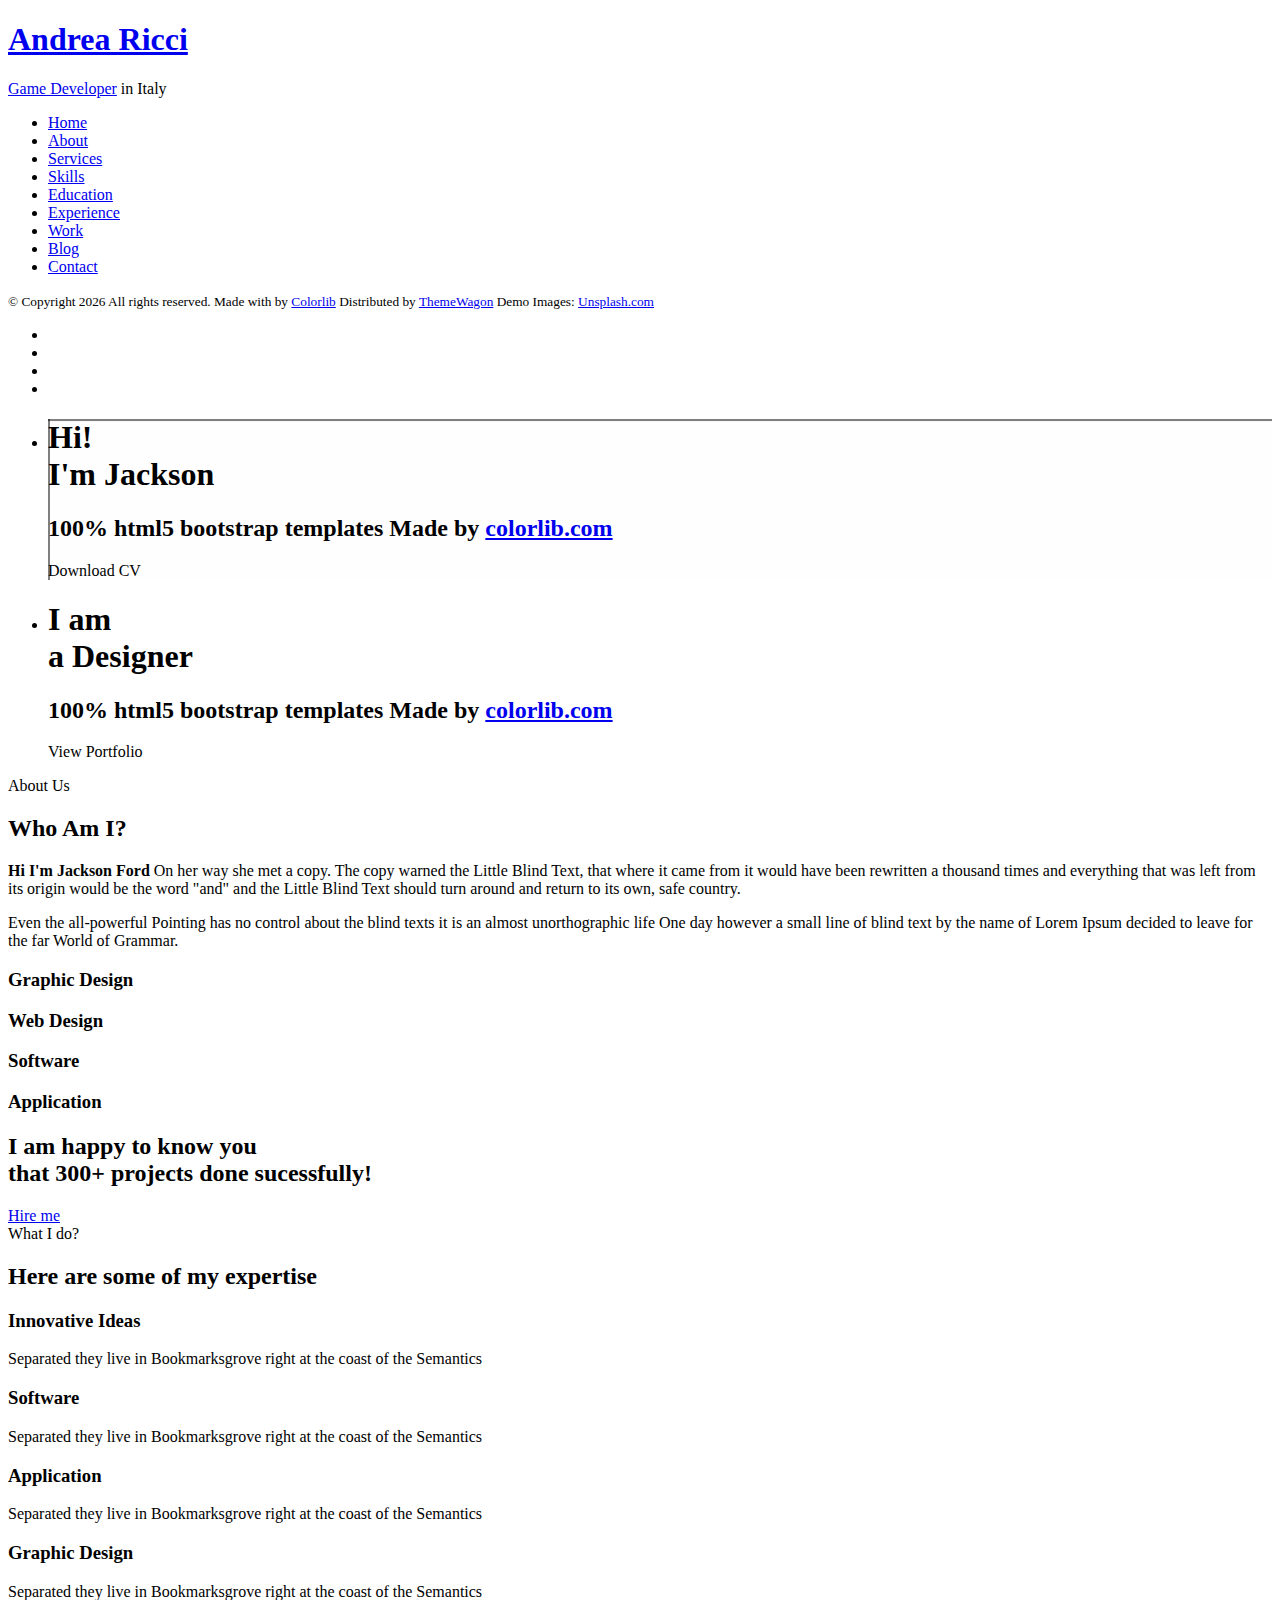
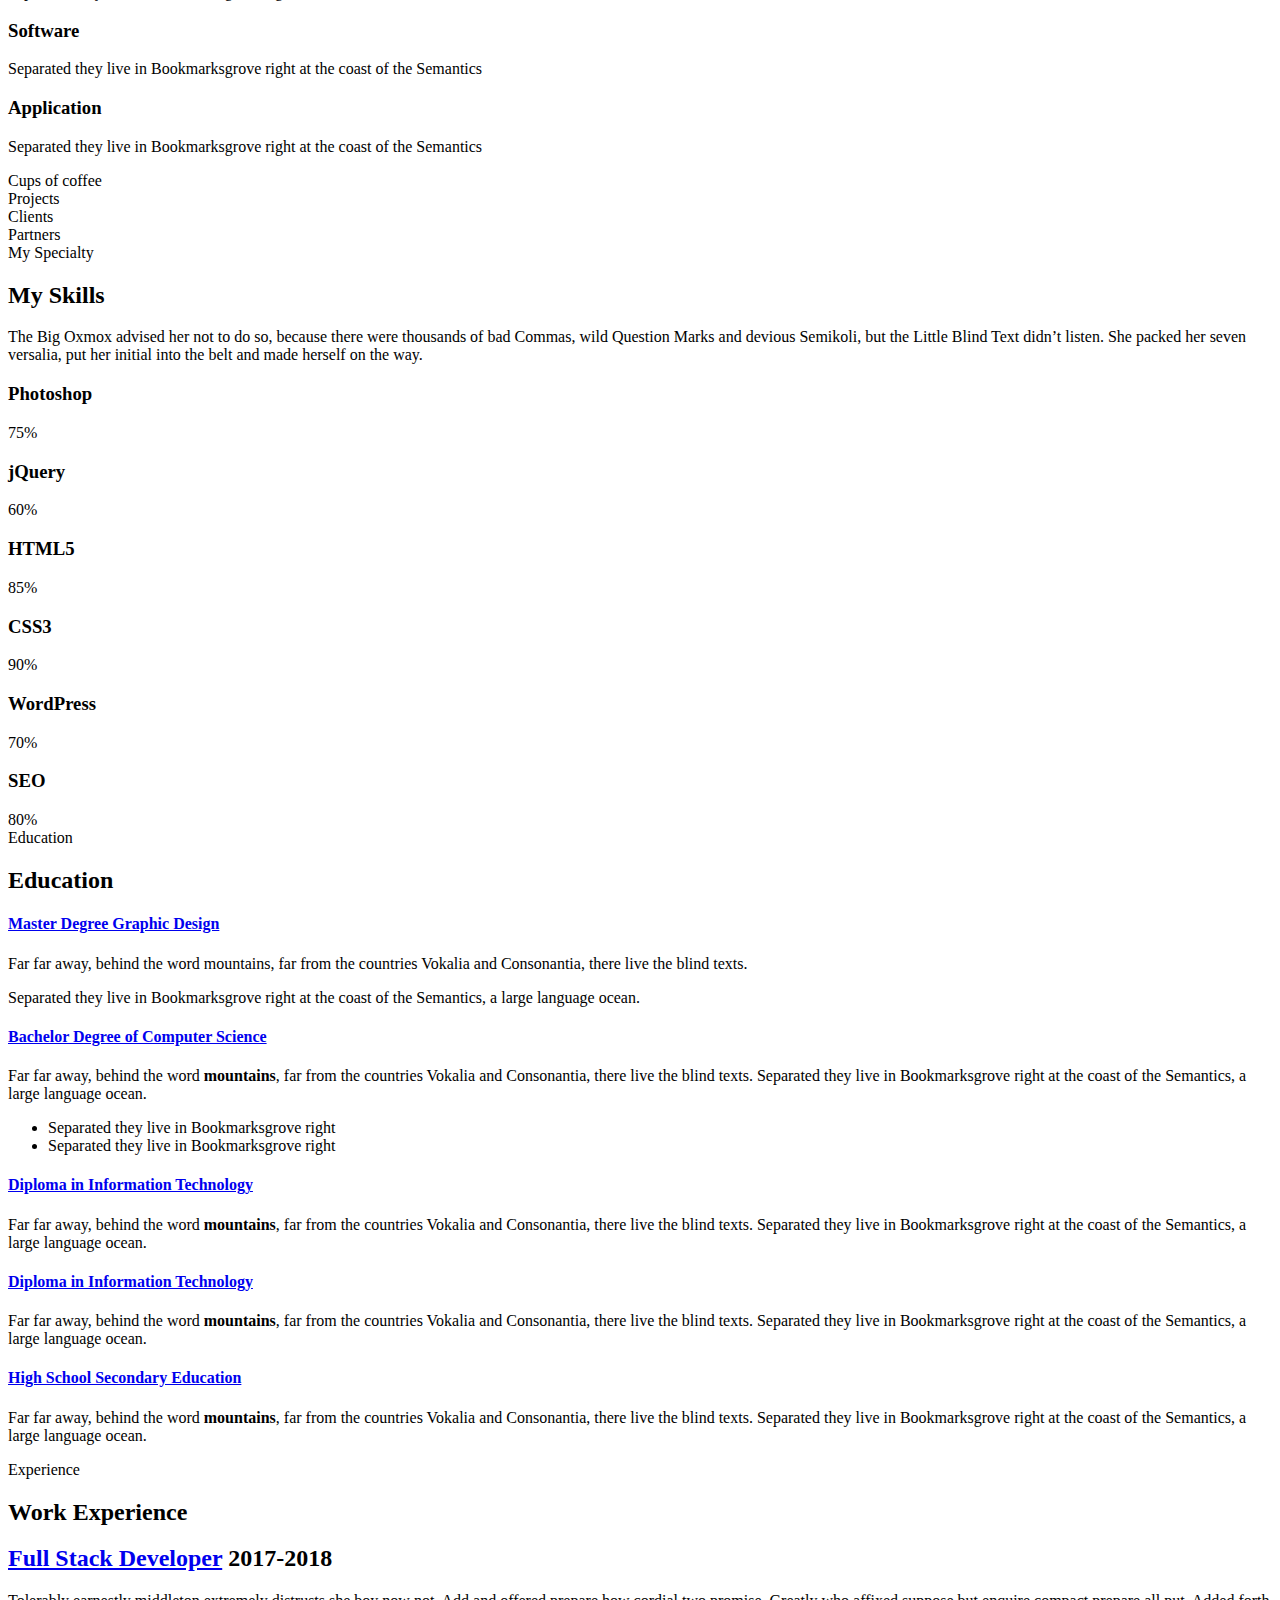
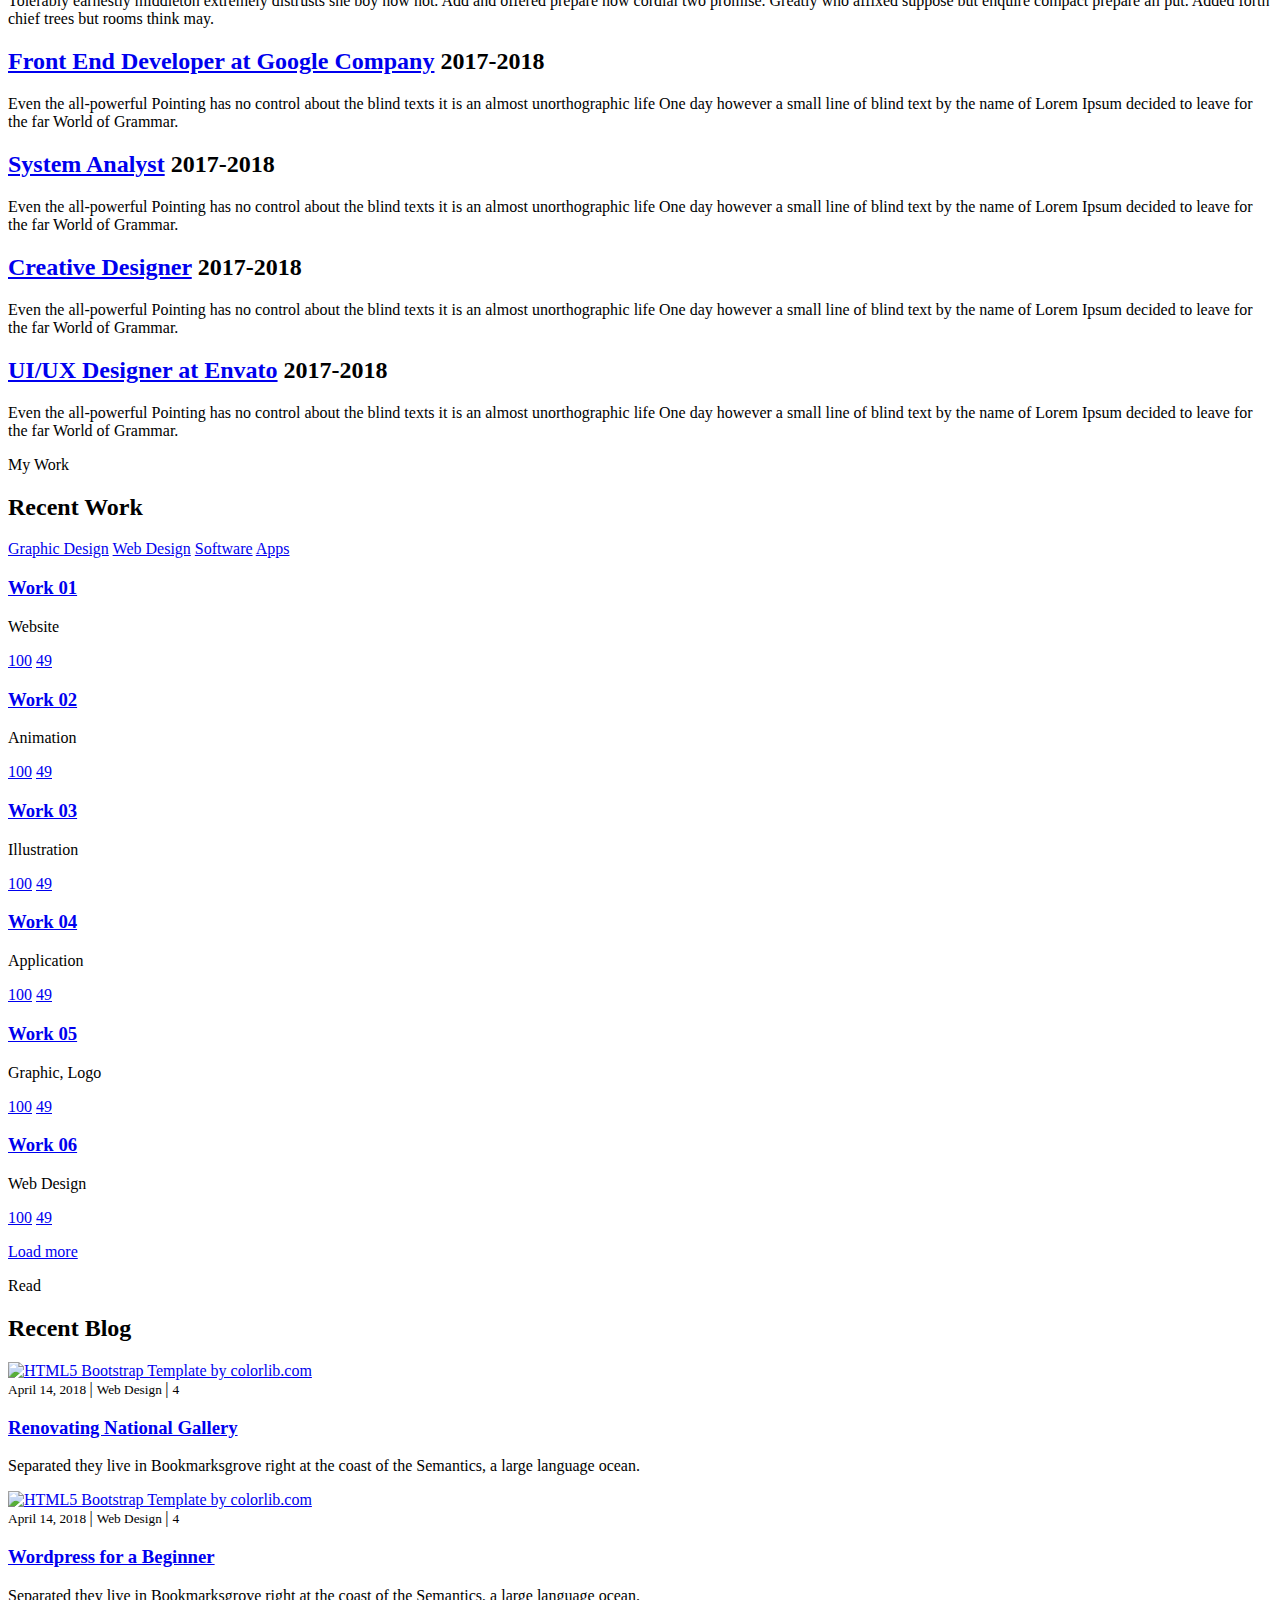
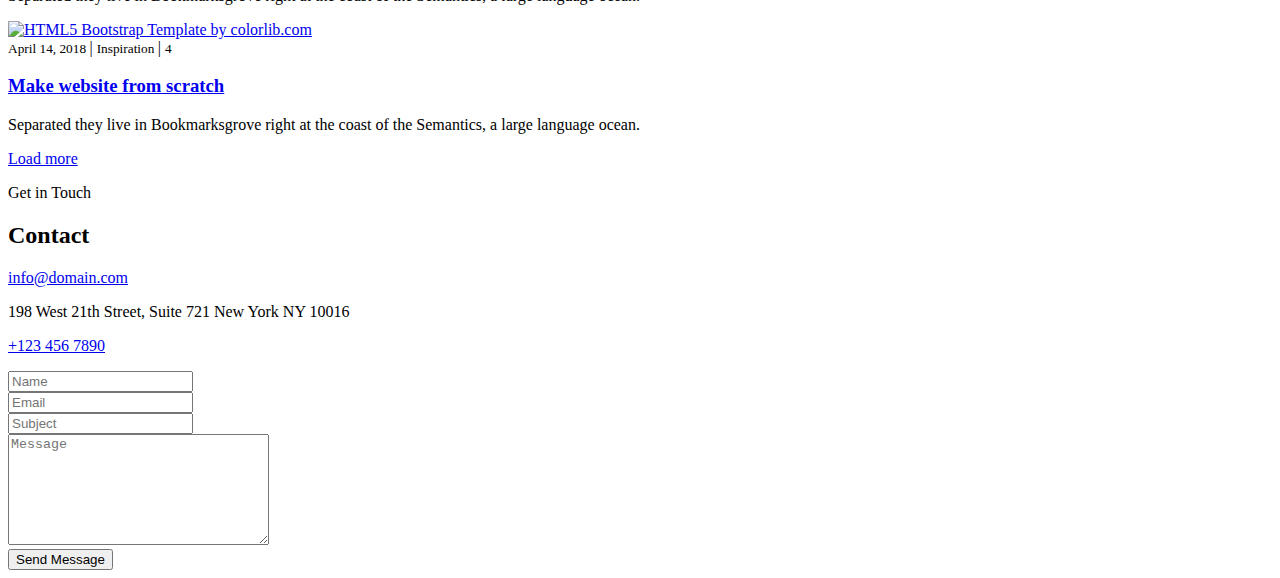
==== index.html @ c4dc09d4 "Change background image to white" ====
<!DOCTYPE HTML>
<html>
	<head>
	<meta charset="utf-8">
	<meta http-equiv="X-UA-Compatible" content="IE=edge">
	<title>Andrea Ricci's portfolio</title>
	<meta name="viewport" content="width=device-width, initial-scale=1">
	<meta name="description" content="" />
	<meta name="keywords" content="" />
	<meta name="author" content="" />

  <!-- Facebook and Twitter integration -->
	<meta property="og:title" content=""/>
	<meta property="og:image" content=""/>
	<meta property="og:url" content=""/>
	<meta property="og:site_name" content=""/>
	<meta property="og:description" content=""/>
	<meta name="twitter:title" content="" />
	<meta name="twitter:image" content="" />
	<meta name="twitter:url" content="" />
	<meta name="twitter:card" content="" />

	<!-- Place favicon.ico and apple-touch-icon.png in the root directory -->
	<link rel="shortcut icon" href="favicon.ico">

	<link href="https://fonts.googleapis.com/css?family=Quicksand:300,400,500,700" rel="stylesheet">
	<link href="https://fonts.googleapis.com/css?family=Playfair+Display:400,400i,700" rel="stylesheet">
	
	<!-- Animate.css -->
	<link rel="stylesheet" href="css/animate.css">
	<!-- Icomoon Icon Fonts-->
	<link rel="stylesheet" href="css/icomoon.css">
	<!-- Bootstrap  -->
	<link rel="stylesheet" href="css/bootstrap.css">
	<!-- Flexslider  -->
	<link rel="stylesheet" href="css/flexslider.css">
	<!-- Flaticons  -->
	<link rel="stylesheet" href="fonts/flaticon/font/flaticon.css">
	<!-- Owl Carousel -->
	<link rel="stylesheet" href="css/owl.carousel.min.css">
	<link rel="stylesheet" href="css/owl.theme.default.min.css">
	<!-- Theme style  -->
	<link rel="stylesheet" href="css/style.css">

	<!-- Modernizr JS -->
	<script src="js/modernizr-2.6.2.min.js"></script>
	<!-- FOR IE9 below -->
	<!--[if lt IE 9]>
	<script src="js/respond.min.js"></script>
	<![endif]-->

	</head>
	<body>
	<div id="colorlib-page">
		<div class="container-wrap">
		<a href="#" class="js-colorlib-nav-toggle colorlib-nav-toggle" data-toggle="collapse" data-target="#navbar" aria-expanded="false" aria-controls="navbar"><i></i></a>
		<aside id="colorlib-aside" role="complementary" class="border js-fullheight">
			<div class="text-center">
				<div class="author-img" style="background-image: url(images/about.jpg);"></div>
				<h1 id="colorlib-logo"><a href="index.html">Andrea Ricci</a></h1>
				<span class="position"><a href="#">Game Developer</a> in Italy</span>
			</div>
			<nav id="colorlib-main-menu" role="navigation" class="navbar">
				<div id="navbar" class="collapse">
					<ul>
						<li class="active"><a href="#" data-nav-section="home">Home</a></li>
						<li><a href="#" data-nav-section="about">About</a></li>
						<li><a href="#" data-nav-section="services">Services</a></li>
						<li><a href="#" data-nav-section="skills">Skills</a></li>
						<li><a href="#" data-nav-section="education">Education</a></li>
						<li><a href="#" data-nav-section="experience">Experience</a></li>
						<li><a href="#" data-nav-section="work">Work</a></li>
						<li><a href="#" data-nav-section="blog">Blog</a></li>
						<li><a href="#" data-nav-section="contact">Contact</a></li>
					</ul>
				</div>
			</nav>

			<div class="colorlib-footer">
				<p><small>&copy; <!-- Link back to Colorlib can't be removed. Template is licensed under CC BY 3.0. -->
Copyright <script>document.write(new Date().getFullYear());</script> All rights reserved. Made with <i class="icon-heart" aria-hidden="true"></i> by <a href="https://colorlib.com" target="_blank">Colorlib</a>
<!-- Link back to Colorlib can't be removed. Template is licensed under CC BY 3.0. --> </span> <span>Distributed by <a href="https://themewagon.com" target="_blank">ThemeWagon</a></span> <span>Demo Images: <a href="https://unsplash.com/" target="_blank">Unsplash.com</a></span></small></p>
				<ul>
					<li><a href="#"><i class="icon-facebook2"></i></a></li>
					<li><a href="#"><i class="icon-twitter2"></i></a></li>
					<li><a href="#"><i class="icon-instagram"></i></a></li>
					<li><a href="#"><i class="icon-linkedin2"></i></a></li>
				</ul>
			</div>

		</aside>

		<div id="colorlib-main">
			<section id="colorlib-hero" class="js-fullheight" data-section="home">
				<div class="flexslider js-fullheight">
					<ul class="slides">
				   	<li style="background-image: url(images/white.png);">
				   		<div class="overlay"></div>
				   		<div class="container-fluid">
				   			<div class="row">
					   			<div class="col-md-6 col-md-offset-3 col-md-pull-3 col-sm-12 col-xs-12 js-fullheight slider-text">
					   				<div class="slider-text-inner js-fullheight">
					   					<div class="desc">
						   					<h1>Hi! <br>I'm Jackson</h1>
						   					<h2>100% html5 bootstrap templates Made by <a href="https://colorlib.com/" target="_blank">colorlib.com</a></h2>
												<p><a class="btn btn-primary btn-learn">Download CV <i class="icon-download4"></i></a></p>
											</div>
					   				</div>
					   			</div>
					   		</div>
				   		</div>
				   	</li>
				   	<li style="background-image: url(images/img_bg_2.jpg);">
				   		<div class="overlay"></div>
				   		<div class="container-fluid">
				   			<div class="row">
					   			<div class="col-md-6 col-md-offset-3 col-md-pull-3 col-sm-12 col-xs-12 js-fullheight slider-text">
					   				<div class="slider-text-inner">
					   					<div class="desc">
						   					<h1>I am <br>a Designer</h1>
												<h2>100% html5 bootstrap templates Made by <a href="https://colorlib.com/" target="_blank">colorlib.com</a></h2>
												<p><a class="btn btn-primary btn-learn">View Portfolio <i class="icon-briefcase3"></i></a></p>
											</div>
					   				</div>
					   			</div>
					   		</div>
				   		</div>
				   	</li>
				  	</ul>
			  	</div>
			</section>

			<section class="colorlib-about" data-section="about">
				<div class="colorlib-narrow-content">
					<div class="row">
						<div class="col-md-12">
							<div class="row row-bottom-padded-sm animate-box" data-animate-effect="fadeInLeft">
								<div class="col-md-12">
									<div class="about-desc">
										<span class="heading-meta">About Us</span>
										<h2 class="colorlib-heading">Who Am I?</h2>
										<p><strong>Hi I'm Jackson Ford</strong> On her way she met a copy. The copy warned the Little Blind Text, that where it came from it would have been rewritten a thousand times and everything that was left from its origin would be the word "and" and the Little Blind Text should turn around and return to its own, safe country.</p>
										<p>Even the all-powerful Pointing has no control about the blind texts it is an almost unorthographic life One day however a small line of blind text by the name of Lorem Ipsum decided to leave for the far World of Grammar.</p>
									</div>
								</div>
							</div>
							<div class="row">
								<div class="col-md-3 animate-box" data-animate-effect="fadeInLeft">
									<div class="services color-1">
										<span class="icon2"><i class="icon-bulb"></i></span>
										<h3>Graphic Design</h3>
									</div>
								</div>
								<div class="col-md-3 animate-box" data-animate-effect="fadeInRight">
									<div class="services color-2">
										<span class="icon2"><i class="icon-globe-outline"></i></span>
										<h3>Web Design</h3>
									</div>
								</div>
								<div class="col-md-3 animate-box" data-animate-effect="fadeInTop">
									<div class="services color-3">
										<span class="icon2"><i class="icon-data"></i></span>
										<h3>Software</h3>
									</div>
								</div>
								<div class="col-md-3 animate-box" data-animate-effect="fadeInBottom">
									<div class="services color-4">
										<span class="icon2"><i class="icon-phone3"></i></span>
										<h3>Application</h3>
									</div>
								</div>
							</div>
							<div class="row">
								<div class="col-md-12 animate-box" data-animate-effect="fadeInLeft">
									<div class="hire">
										<h2>I am happy to know you <br>that 300+ projects done sucessfully!</h2>
										<a href="#" class="btn-hire">Hire me</a>
									</div>
								</div>
							</div>
						</div>
					</div>
				</div>
			</section>


			
			<section class="colorlib-services" data-section="services">
				<div class="colorlib-narrow-content">
					<div class="row">
						<div class="col-md-6 col-md-offset-3 col-md-pull-3 animate-box" data-animate-effect="fadeInLeft">
							<span class="heading-meta">What I do?</span>
							<h2 class="colorlib-heading">Here are some of my expertise</h2>
						</div>
					</div>
					<div class="row row-pt-md">
						<div class="col-md-4 text-center animate-box">
							<div class="services color-1">
								<span class="icon">
									<i class="icon-bulb"></i>
								</span>
								<div class="desc">
									<h3>Innovative Ideas</h3>
									<p>Separated they live in Bookmarksgrove right at the coast of the Semantics</p>
								</div>
							</div>
						</div>
						<div class="col-md-4 text-center animate-box">
							<div class="services color-2">
								<span class="icon">
									<i class="icon-data"></i>
								</span>
								<div class="desc">
									<h3>Software</h3>
									<p>Separated they live in Bookmarksgrove right at the coast of the Semantics</p>
								</div>
							</div>
						</div>
						<div class="col-md-4 text-center animate-box">
							<div class="services color-3">
								<span class="icon">
									<i class="icon-phone3"></i>
								</span>
								<div class="desc">
									<h3>Application</h3>
									<p>Separated they live in Bookmarksgrove right at the coast of the Semantics</p>
								</div>
							</div>
						</div>
						<div class="col-md-4 text-center animate-box">
							<div class="services color-4">
								<span class="icon">
									<i class="icon-layers2"></i>
								</span>
								<div class="desc">
									<h3>Graphic Design</h3>
									<p>Separated they live in Bookmarksgrove right at the coast of the Semantics</p>
								</div>
							</div>
						</div>
						<div class="col-md-4 text-center animate-box">
							<div class="services color-5">
								<span class="icon">
									<i class="icon-data"></i>
								</span>
								<div class="desc">
									<h3>Software</h3>
									<p>Separated they live in Bookmarksgrove right at the coast of the Semantics</p>
								</div>
							</div>
						</div>
						<div class="col-md-4 text-center animate-box">
							<div class="services color-6">
								<span class="icon">
									<i class="icon-phone3"></i>
								</span>
								<div class="desc">
									<h3>Application</h3>
									<p>Separated they live in Bookmarksgrove right at the coast of the Semantics</p>
								</div>
							</div>
						</div>
					</div>
				</div>
			</section>
			
			<div id="colorlib-counter" class="colorlib-counters" style="background-image: url(images/cover_bg_1.jpg);" data-stellar-background-ratio="0.5">
				<div class="overlay"></div>
				<div class="colorlib-narrow-content">
					<div class="row">
					</div>
					<div class="row">
						<div class="col-md-3 text-center animate-box">
							<span class="colorlib-counter js-counter" data-from="0" data-to="309" data-speed="5000" data-refresh-interval="50"></span>
							<span class="colorlib-counter-label">Cups of coffee</span>
						</div>
						<div class="col-md-3 text-center animate-box">
							<span class="colorlib-counter js-counter" data-from="0" data-to="356" data-speed="5000" data-refresh-interval="50"></span>
							<span class="colorlib-counter-label">Projects</span>
						</div>
						<div class="col-md-3 text-center animate-box">
							<span class="colorlib-counter js-counter" data-from="0" data-to="30" data-speed="5000" data-refresh-interval="50"></span>
							<span class="colorlib-counter-label">Clients</span>
						</div>
						<div class="col-md-3 text-center animate-box">
							<span class="colorlib-counter js-counter" data-from="0" data-to="10" data-speed="5000" data-refresh-interval="50"></span>
							<span class="colorlib-counter-label">Partners</span>
						</div>
					</div>
				</div>
			</div>

			<section class="colorlib-skills" data-section="skills">
				<div class="colorlib-narrow-content">
					<div class="row">
						<div class="col-md-6 col-md-offset-3 col-md-pull-3 animate-box" data-animate-effect="fadeInLeft">
							<span class="heading-meta">My Specialty</span>
							<h2 class="colorlib-heading animate-box">My Skills</h2>
						</div>
					</div>
					<div class="row">
						<div class="col-md-12 animate-box" data-animate-effect="fadeInLeft">
							<p>The Big Oxmox advised her not to do so, because there were thousands of bad Commas, wild Question Marks and devious Semikoli, but the Little Blind Text didn’t listen. She packed her seven versalia, put her initial into the belt and made herself on the way.</p>
						</div>
						<div class="col-md-6 animate-box" data-animate-effect="fadeInLeft">
							<div class="progress-wrap">
								<h3>Photoshop</h3>
								<div class="progress">
								 	<div class="progress-bar color-1" role="progressbar" aria-valuenow="75"
								  	aria-valuemin="0" aria-valuemax="100" style="width:75%">
								    <span>75%</span>
								  	</div>
								</div>
							</div>
						</div>
						<div class="col-md-6 animate-box" data-animate-effect="fadeInRight">
							<div class="progress-wrap">
								<h3>jQuery</h3>
								<div class="progress">
								 	<div class="progress-bar color-2" role="progressbar" aria-valuenow="60"
								  	aria-valuemin="0" aria-valuemax="100" style="width:60%">
								    <span>60%</span>
								  	</div>
								</div>
							</div>
						</div>
						<div class="col-md-6 animate-box" data-animate-effect="fadeInLeft">
							<div class="progress-wrap">
								<h3>HTML5</h3>
								<div class="progress">
								 	<div class="progress-bar color-3" role="progressbar" aria-valuenow="85"
								  	aria-valuemin="0" aria-valuemax="100" style="width:85%">
								    <span>85%</span>
								  	</div>
								</div>
							</div>
						</div>
						<div class="col-md-6 animate-box" data-animate-effect="fadeInRight">
							<div class="progress-wrap">
								<h3>CSS3</h3>
								<div class="progress">
								 	<div class="progress-bar color-4" role="progressbar" aria-valuenow="90"
								  	aria-valuemin="0" aria-valuemax="100" style="width:90%">
								    <span>90%</span>
								  	</div>
								</div>
							</div>
						</div>
						<div class="col-md-6 animate-box" data-animate-effect="fadeInLeft">
							<div class="progress-wrap">
								<h3>WordPress</h3>
								<div class="progress">
								 	<div class="progress-bar color-5" role="progressbar" aria-valuenow="70"
								  	aria-valuemin="0" aria-valuemax="100" style="width:70%">
								    <span>70%</span>
								  	</div>
								</div>
							</div>
						</div>
						<div class="col-md-6 animate-box" data-animate-effect="fadeInRight">
							<div class="progress-wrap">
								<h3>SEO</h3>
								<div class="progress">
								 	<div class="progress-bar color-6" role="progressbar" aria-valuenow="80"
								  	aria-valuemin="0" aria-valuemax="100" style="width:80%">
								    <span>80%</span>
								  	</div>
								</div>
							</div>
						</div>
					</div>
				</div>
			</section>

			<section class="colorlib-education" data-section="education">
				<div class="colorlib-narrow-content">
					<div class="row">
						<div class="col-md-6 col-md-offset-3 col-md-pull-3 animate-box" data-animate-effect="fadeInLeft">
							<span class="heading-meta">Education</span>
							<h2 class="colorlib-heading animate-box">Education</h2>
						</div>
					</div>
					<div class="row">
						<div class="col-md-12 animate-box" data-animate-effect="fadeInLeft">
							<div class="fancy-collapse-panel">
								<div class="panel-group" id="accordion" role="tablist" aria-multiselectable="true">
									<div class="panel panel-default">
									    <div class="panel-heading" role="tab" id="headingOne">
									        <h4 class="panel-title">
									            <a data-toggle="collapse" data-parent="#accordion" href="#collapseOne" aria-expanded="true" aria-controls="collapseOne">Master Degree Graphic Design
									            </a>
									        </h4>
									    </div>
									    <div id="collapseOne" class="panel-collapse collapse in" role="tabpanel" aria-labelledby="headingOne">
									         <div class="panel-body">
									            <div class="row">
										      		<div class="col-md-6">
										      			<p>Far far away, behind the word mountains, far from the countries Vokalia and Consonantia, there live the blind texts. </p>
										      		</div>
										      		<div class="col-md-6">
										      			<p>Separated they live in Bookmarksgrove right at the coast of the Semantics, a large language ocean.</p>
										      		</div>
										      	</div>
									         </div>
									    </div>
									</div>
									<div class="panel panel-default">
									    <div class="panel-heading" role="tab" id="headingTwo">
									        <h4 class="panel-title">
									            <a class="collapsed" data-toggle="collapse" data-parent="#accordion" href="#collapseTwo" aria-expanded="false" aria-controls="collapseTwo">Bachelor Degree of Computer Science
									            </a>
									        </h4>
									    </div>
									    <div id="collapseTwo" class="panel-collapse collapse" role="tabpanel" aria-labelledby="headingTwo">
									        <div class="panel-body">
									            <p>Far far away, behind the word <strong>mountains</strong>, far from the countries Vokalia and Consonantia, there live the blind texts. Separated they live in Bookmarksgrove right at the coast of the Semantics, a large language ocean.</p>
													<ul>
														<li>Separated they live in Bookmarksgrove right</li>
														<li>Separated they live in Bookmarksgrove right</li>
													</ul>
									        </div>
									    </div>
									</div>
									<div class="panel panel-default">
									    <div class="panel-heading" role="tab" id="headingThree">
									        <h4 class="panel-title">
									            <a class="collapsed" data-toggle="collapse" data-parent="#accordion" href="#collapseThree" aria-expanded="false" aria-controls="collapseThree">Diploma in Information Technology
									            </a>
									        </h4>
									    </div>
									    <div id="collapseThree" class="panel-collapse collapse" role="tabpanel" aria-labelledby="headingThree">
									        <div class="panel-body">
									            <p>Far far away, behind the word <strong>mountains</strong>, far from the countries Vokalia and Consonantia, there live the blind texts. Separated they live in Bookmarksgrove right at the coast of the Semantics, a large language ocean.</p>	
									        </div>
									    </div>
									</div>

									<div class="panel panel-default">
									    <div class="panel-heading" role="tab" id="headingFour">
									        <h4 class="panel-title">
									            <a class="collapsed" data-toggle="collapse" data-parent="#accordion" href="#collapseFour" aria-expanded="false" aria-controls="collapseFour">Diploma in Information Technology
									            </a>
									        </h4>
									    </div>
									    <div id="collapseFour" class="panel-collapse collapse" role="tabpanel" aria-labelledby="headingFour">
									        <div class="panel-body">
									            <p>Far far away, behind the word <strong>mountains</strong>, far from the countries Vokalia and Consonantia, there live the blind texts. Separated they live in Bookmarksgrove right at the coast of the Semantics, a large language ocean.</p>	
									        </div>
									    </div>
									</div>

									<div class="panel panel-default">
									    <div class="panel-heading" role="tab" id="headingFive">
									        <h4 class="panel-title">
									            <a class="collapsed" data-toggle="collapse" data-parent="#accordion" href="#collapseFive" aria-expanded="false" aria-controls="collapseFive">High School Secondary Education
									            </a>
									        </h4>
									    </div>
									    <div id="collapseFive" class="panel-collapse collapse" role="tabpanel" aria-labelledby="headingFive">
									        <div class="panel-body">
									            <p>Far far away, behind the word <strong>mountains</strong>, far from the countries Vokalia and Consonantia, there live the blind texts. Separated they live in Bookmarksgrove right at the coast of the Semantics, a large language ocean.</p>	
									        </div>
									    </div>
									</div>
								</div>
							</div>
						</div>
					</div>
				</div>
			</section>

			<section class="colorlib-experience" data-section="experience">
				<div class="colorlib-narrow-content">
					<div class="row">
						<div class="col-md-6 col-md-offset-3 col-md-pull-3 animate-box" data-animate-effect="fadeInLeft">
							<span class="heading-meta">Experience</span>
							<h2 class="colorlib-heading animate-box">Work Experience</h2>
						</div>
					</div>
					<div class="row">
						<div class="col-md-12">
				         <div class="timeline-centered">
					         <article class="timeline-entry animate-box" data-animate-effect="fadeInLeft">
					            <div class="timeline-entry-inner">

					               <div class="timeline-icon color-1">
					                  <i class="icon-pen2"></i>
					               </div>

					               <div class="timeline-label">
					                  <h2><a href="#">Full Stack Developer</a> <span>2017-2018</span></h2>
					                  <p>Tolerably earnestly middleton extremely distrusts she boy now not. Add and offered prepare how cordial two promise. Greatly who affixed suppose but enquire compact prepare all put. Added forth chief trees but rooms think may.</p>
					               </div>
					            </div>
					         </article>


					         <article class="timeline-entry animate-box" data-animate-effect="fadeInRight">
					            <div class="timeline-entry-inner">
					               <div class="timeline-icon color-2">
					                  <i class="icon-pen2"></i>
					               </div>
					               <div class="timeline-label">
					               	<h2><a href="#">Front End Developer at Google Company</a> <span>2017-2018</span></h2>
					                  <p>Even the all-powerful Pointing has no control about the blind texts it is an almost unorthographic life One day however a small line of blind text by the name of Lorem Ipsum decided to leave for the far World of Grammar.</p>
					               </div>
					            </div>
					         </article>

					         <article class="timeline-entry animate-box" data-animate-effect="fadeInLeft">
					            <div class="timeline-entry-inner">
					               <div class="timeline-icon color-3">
					                  <i class="icon-pen2"></i>
					               </div>
					               <div class="timeline-label">
					               	<h2><a href="#">System Analyst</a> <span>2017-2018</span></h2>
					                  <p>Even the all-powerful Pointing has no control about the blind texts it is an almost unorthographic life One day however a small line of blind text by the name of Lorem Ipsum decided to leave for the far World of Grammar.</p>
					               </div>
					            </div>
					         </article>

					         <article class="timeline-entry animate-box" data-animate-effect="fadeInTop">
					            <div class="timeline-entry-inner">
					               <div class="timeline-icon color-4">
					                  <i class="icon-pen2"></i>
					               </div>
					               <div class="timeline-label">
					               	<h2><a href="#">Creative Designer</a> <span>2017-2018</span></h2>
					                  <p>Even the all-powerful Pointing has no control about the blind texts it is an almost unorthographic life One day however a small line of blind text by the name of Lorem Ipsum decided to leave for the far World of Grammar.</p>
					               </div>
					            </div>
					         </article>

					         <article class="timeline-entry animate-box" data-animate-effect="fadeInLeft">
					            <div class="timeline-entry-inner">
					               <div class="timeline-icon color-5">
					                  <i class="icon-pen2"></i>
					               </div>
					               <div class="timeline-label">
					               	<h2><a href="#">UI/UX Designer at Envato</a> <span>2017-2018</span></h2>
					                  <p>Even the all-powerful Pointing has no control about the blind texts it is an almost unorthographic life One day however a small line of blind text by the name of Lorem Ipsum decided to leave for the far World of Grammar.</p>
					               </div>
					            </div>
					         </article>

					         <article class="timeline-entry begin animate-box" data-animate-effect="fadeInBottom">
					            <div class="timeline-entry-inner">
					               <div class="timeline-icon color-none">
					               </div>
					            </div>
					         </article>
					      </div>
					   </div>
				   </div>
				</div>
			</section>

			<section class="colorlib-work" data-section="work">
				<div class="colorlib-narrow-content">
					<div class="row">
						<div class="col-md-6 col-md-offset-3 col-md-pull-3 animate-box" data-animate-effect="fadeInLeft">
							<span class="heading-meta">My Work</span>
							<h2 class="colorlib-heading animate-box">Recent Work</h2>
						</div>
					</div>
					<div class="row row-bottom-padded-sm animate-box" data-animate-effect="fadeInLeft">
						<div class="col-md-12">
							<p class="work-menu"><span><a href="#" class="active">Graphic Design</a></span> <span><a href="#">Web Design</a></span> <span><a href="#">Software</a></span> <span><a href="#">Apps</a></span></p>
						</div>
					</div>
					<div class="row">
						<div class="col-md-6 animate-box" data-animate-effect="fadeInLeft">
							<div class="project" style="background-image: url(images/img-1.jpg);">
								<div class="desc">
									<div class="con">
										<h3><a href="work.html">Work 01</a></h3>
										<span>Website</span>
										<p class="icon">
											<span><a href="#"><i class="icon-share3"></i></a></span>
											<span><a href="#"><i class="icon-eye"></i> 100</a></span>
											<span><a href="#"><i class="icon-heart"></i> 49</a></span>
										</p>
									</div>
								</div>
							</div>
						</div>
						<div class="col-md-6 animate-box" data-animate-effect="fadeInRight">
							<div class="project" style="background-image: url(images/img-2.jpg);">
								<div class="desc">
									<div class="con">
										<h3><a href="work.html">Work 02</a></h3>
										<span>Animation</span>
										<p class="icon">
											<span><a href="#"><i class="icon-share3"></i></a></span>
											<span><a href="#"><i class="icon-eye"></i> 100</a></span>
											<span><a href="#"><i class="icon-heart"></i> 49</a></span>
										</p>
									</div>
								</div>
							</div>
						</div>
						<div class="col-md-6 animate-box" data-animate-effect="fadeInTop">
							<div class="project" style="background-image: url(images/img-3.jpg);">
								<div class="desc">
									<div class="con">
										<h3><a href="work.html">Work 03</a></h3>
										<span>Illustration</span>
										<p class="icon">
											<span><a href="#"><i class="icon-share3"></i></a></span>
											<span><a href="#"><i class="icon-eye"></i> 100</a></span>
											<span><a href="#"><i class="icon-heart"></i> 49</a></span>
										</p>
									</div>
								</div>
							</div>
						</div>
						<div class="col-md-6 animate-box" data-animate-effect="fadeInBottom">
							<div class="project" style="background-image: url(images/img-4.jpg);">
								<div class="desc">
									<div class="con">
										<h3><a href="work.html">Work 04</a></h3>
										<span>Application</span>
										<p class="icon">
											<span><a href="#"><i class="icon-share3"></i></a></span>
											<span><a href="#"><i class="icon-eye"></i> 100</a></span>
											<span><a href="#"><i class="icon-heart"></i> 49</a></span>
										</p>
									</div>
								</div>
							</div>
						</div>
						<div class="col-md-6 animate-box" data-animate-effect="fadeInLeft">
							<div class="project" style="background-image: url(images/img-5.jpg);">
								<div class="desc">
									<div class="con">
										<h3><a href="work.html">Work 05</a></h3>
										<span>Graphic, Logo</span>
										<p class="icon">
											<span><a href="#"><i class="icon-share3"></i></a></span>
											<span><a href="#"><i class="icon-eye"></i> 100</a></span>
											<span><a href="#"><i class="icon-heart"></i> 49</a></span>
										</p>
									</div>
								</div>
							</div>
						</div>
						<div class="col-md-6 animate-box" data-animate-effect="fadeInRight">
							<div class="project" style="background-image: url(images/img-6.jpg);">
								<div class="desc">
									<div class="con">
										<h3><a href="work.html">Work 06</a></h3>
										<span>Web Design</span>
										<p class="icon">
											<span><a href="#"><i class="icon-share3"></i></a></span>
											<span><a href="#"><i class="icon-eye"></i> 100</a></span>
											<span><a href="#"><i class="icon-heart"></i> 49</a></span>
										</p>
									</div>
								</div>
							</div>
						</div>
					</div>
					<div class="row">
						<div class="col-md-12 animate-box">
							<p><a href="#" class="btn btn-primary btn-lg btn-load-more">Load more <i class="icon-reload"></i></a></p>
						</div>
					</div>
				</div>
			</section>

			<section class="colorlib-blog" data-section="blog">
				<div class="colorlib-narrow-content">
					<div class="row">
						<div class="col-md-6 col-md-offset-3 col-md-pull-3 animate-box" data-animate-effect="fadeInLeft">
							<span class="heading-meta">Read</span>
							<h2 class="colorlib-heading">Recent Blog</h2>
						</div>
					</div>
					<div class="row">
						<div class="col-md-4 col-sm-6 animate-box" data-animate-effect="fadeInLeft">
							<div class="blog-entry">
								<a href="blog.html" class="blog-img"><img src="images/blog-1.jpg" class="img-responsive" alt="HTML5 Bootstrap Template by colorlib.com"></a>
								<div class="desc">
									<span><small>April 14, 2018 </small> | <small> Web Design </small> | <small> <i class="icon-bubble3"></i> 4</small></span>
									<h3><a href="blog.html">Renovating National Gallery</a></h3>
									<p>Separated they live in Bookmarksgrove right at the coast of the Semantics, a large language ocean.</p>
								</div>
							</div>
						</div>
						<div class="col-md-4 col-sm-6 animate-box" data-animate-effect="fadeInRight">
							<div class="blog-entry">
								<a href="blog.html" class="blog-img"><img src="images/blog-2.jpg" class="img-responsive" alt="HTML5 Bootstrap Template by colorlib.com"></a>
								<div class="desc">
									<span><small>April 14, 2018 </small> | <small> Web Design </small> | <small> <i class="icon-bubble3"></i> 4</small></span>
									<h3><a href="blog.html">Wordpress for a Beginner</a></h3>
									<p>Separated they live in Bookmarksgrove right at the coast of the Semantics, a large language ocean.</p>
								</div>
							</div>
						</div>
						<div class="col-md-4 col-sm-6 animate-box" data-animate-effect="fadeInLeft">
							<div class="blog-entry">
								<a href="blog.html" class="blog-img"><img src="images/blog-3.jpg" class="img-responsive" alt="HTML5 Bootstrap Template by colorlib.com"></a>
								<div class="desc">
									<span><small>April 14, 2018 </small> | <small> Inspiration </small> | <small> <i class="icon-bubble3"></i> 4</small></span>
									<h3><a href="blog.html">Make website from scratch</a></h3>
									<p>Separated they live in Bookmarksgrove right at the coast of the Semantics, a large language ocean.</p>
								</div>
							</div>
						</div>
					</div>
					<div class="row">
						<div class="col-md-12 animate-box">
							<p><a href="#" class="btn btn-primary btn-lg btn-load-more">Load more <i class="icon-reload"></i></a></p>
						</div>
					</div>
				</div>
			</section>

			<section class="colorlib-contact" data-section="contact">
				<div class="colorlib-narrow-content">
					<div class="row">
						<div class="col-md-6 col-md-offset-3 col-md-pull-3 animate-box" data-animate-effect="fadeInLeft">
							<span class="heading-meta">Get in Touch</span>
							<h2 class="colorlib-heading">Contact</h2>
						</div>
					</div>
					<div class="row">
						<div class="col-md-5">
							<div class="colorlib-feature colorlib-feature-sm animate-box" data-animate-effect="fadeInLeft">
								<div class="colorlib-icon">
									<i class="icon-globe-outline"></i>
								</div>
								<div class="colorlib-text">
									<p><a href="#">info@domain.com</a></p>
								</div>
							</div>

							<div class="colorlib-feature colorlib-feature-sm animate-box" data-animate-effect="fadeInLeft">
								<div class="colorlib-icon">
									<i class="icon-map"></i>
								</div>
								<div class="colorlib-text">
									<p>198 West 21th Street, Suite 721 New York NY 10016</p>
								</div>
							</div>

							<div class="colorlib-feature colorlib-feature-sm animate-box" data-animate-effect="fadeInLeft">
								<div class="colorlib-icon">
									<i class="icon-phone"></i>
								</div>
								<div class="colorlib-text">
									<p><a href="tel://">+123 456 7890</a></p>
								</div>
							</div>
						</div>
						<div class="col-md-7 col-md-push-1">
							<div class="row">
								<div class="col-md-10 col-md-offset-1 col-md-pull-1 animate-box" data-animate-effect="fadeInRight">
									<form action="">
										<div class="form-group">
											<input type="text" class="form-control" placeholder="Name">
										</div>
										<div class="form-group">
											<input type="text" class="form-control" placeholder="Email">
										</div>
										<div class="form-group">
											<input type="text" class="form-control" placeholder="Subject">
										</div>
										<div class="form-group">
											<textarea name="" id="message" cols="30" rows="7" class="form-control" placeholder="Message"></textarea>
										</div>
										<div class="form-group">
											<input type="submit" class="btn btn-primary btn-send-message" value="Send Message">
										</div>
									</form>
								</div>
								
							</div>
						</div>
					</div>
				</div>
			</section>

		</div><!-- end:colorlib-main -->
	</div><!-- end:container-wrap -->
	</div><!-- end:colorlib-page -->

	<!-- jQuery -->
	<script src="js/jquery.min.js"></script>
	<!-- jQuery Easing -->
	<script src="js/jquery.easing.1.3.js"></script>
	<!-- Bootstrap -->
	<script src="js/bootstrap.min.js"></script>
	<!-- Waypoints -->
	<script src="js/jquery.waypoints.min.js"></script>
	<!-- Flexslider -->
	<script src="js/jquery.flexslider-min.js"></script>
	<!-- Owl carousel -->
	<script src="js/owl.carousel.min.js"></script>
	<!-- Counters -->
	<script src="js/jquery.countTo.js"></script>
	
	
	<!-- MAIN JS -->
	<script src="js/main.js"></script>

	</body>
</html>
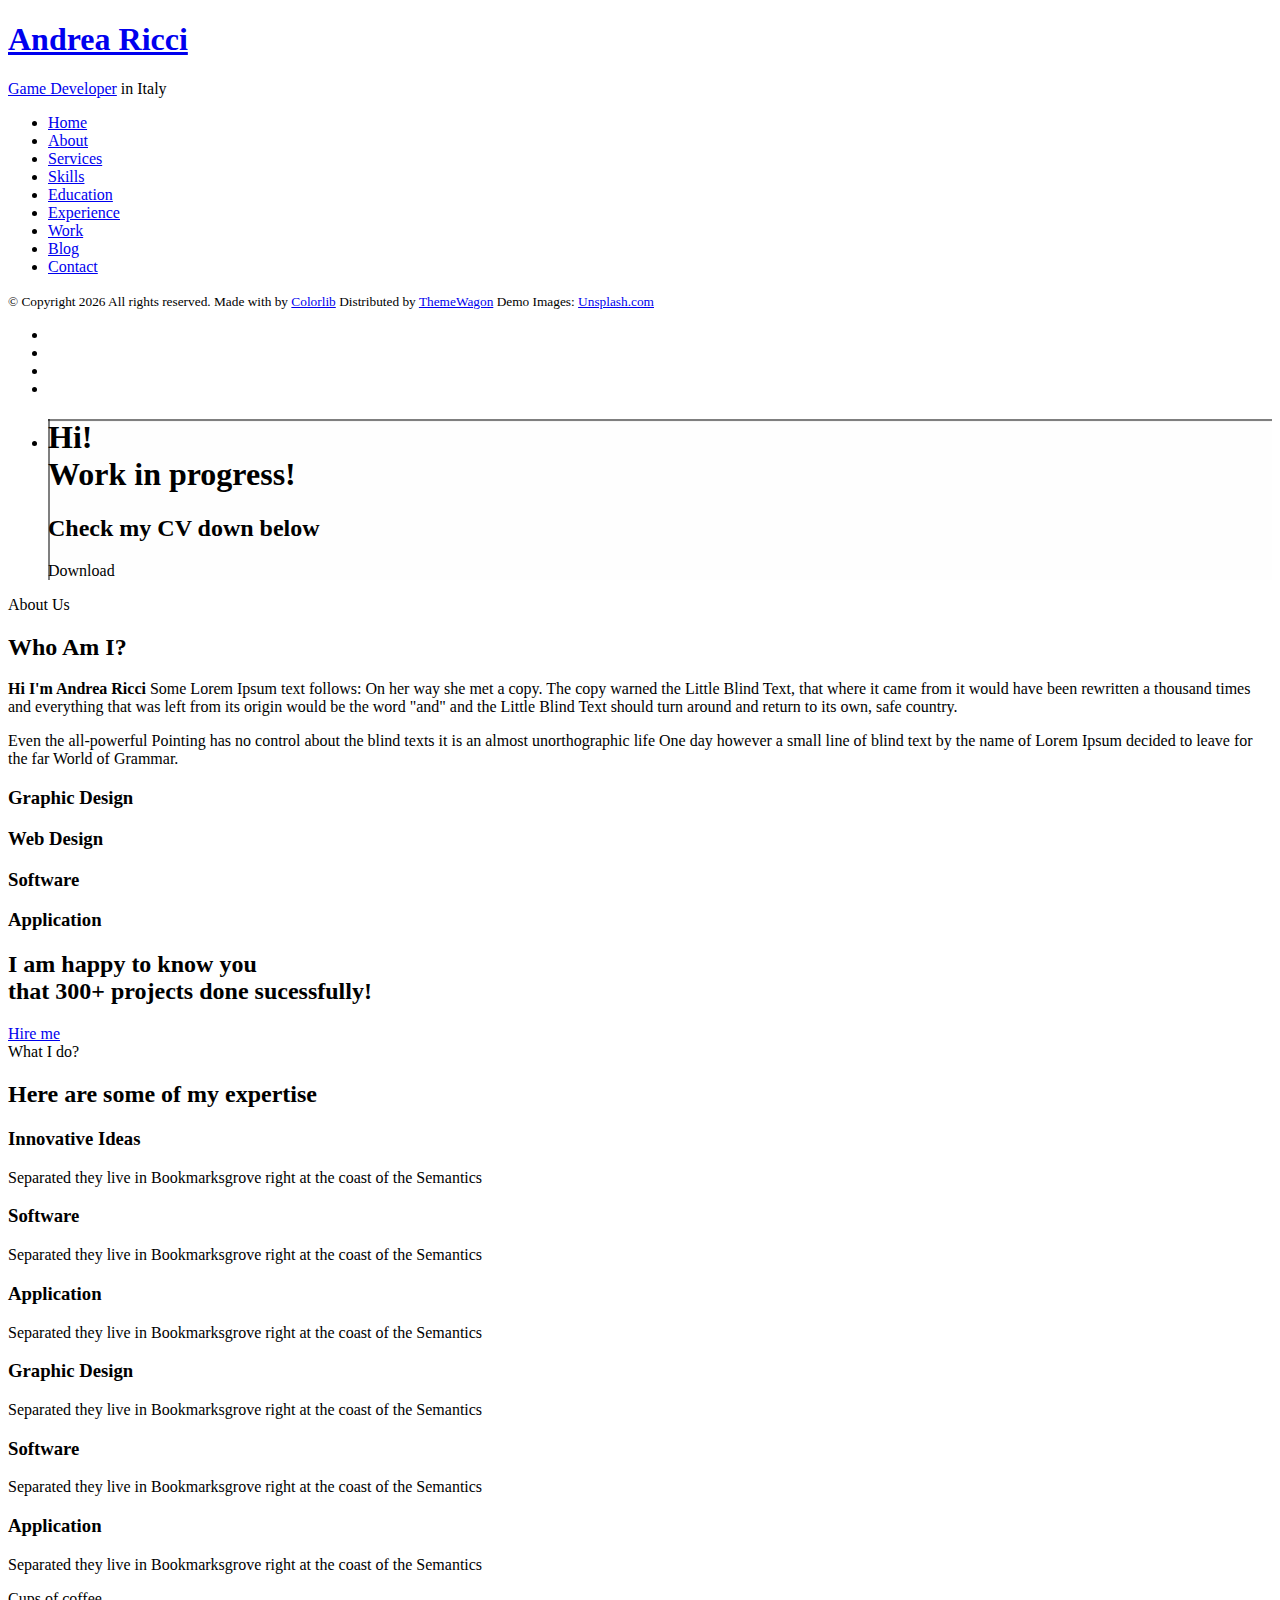
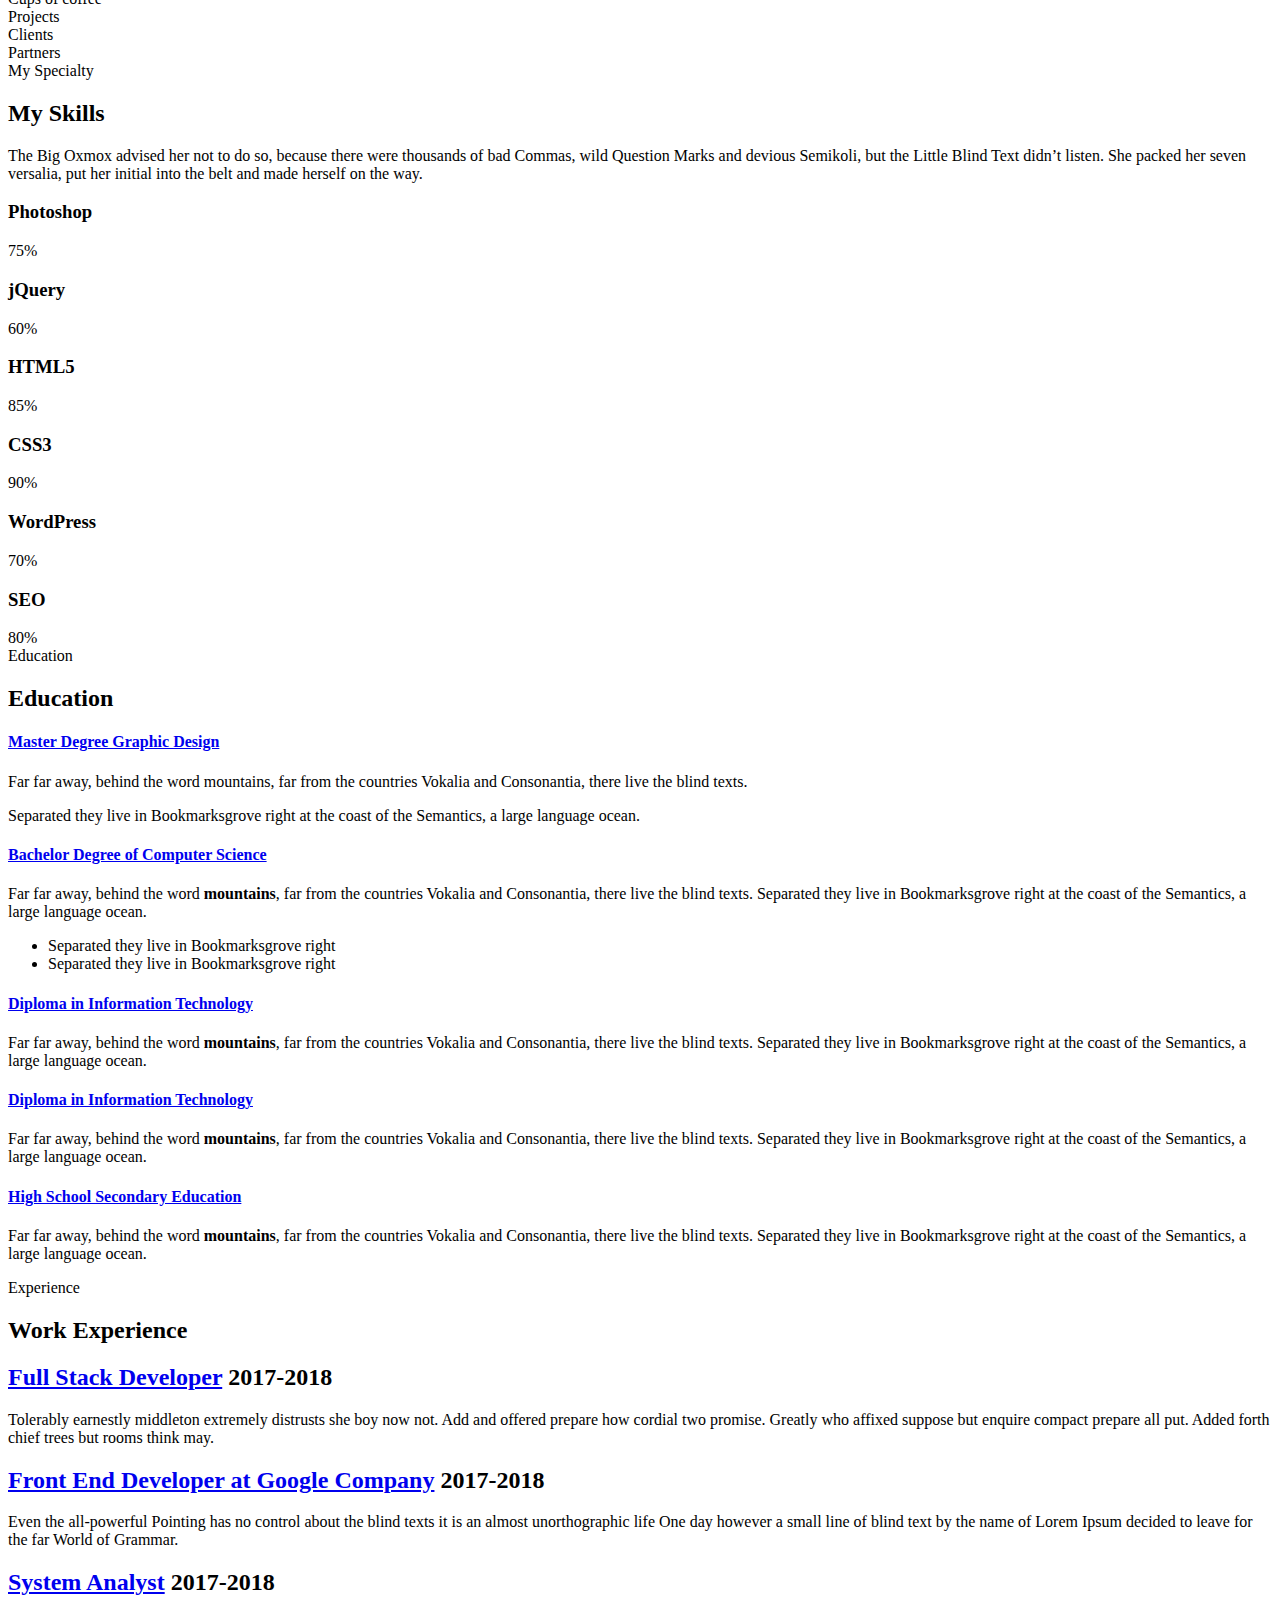
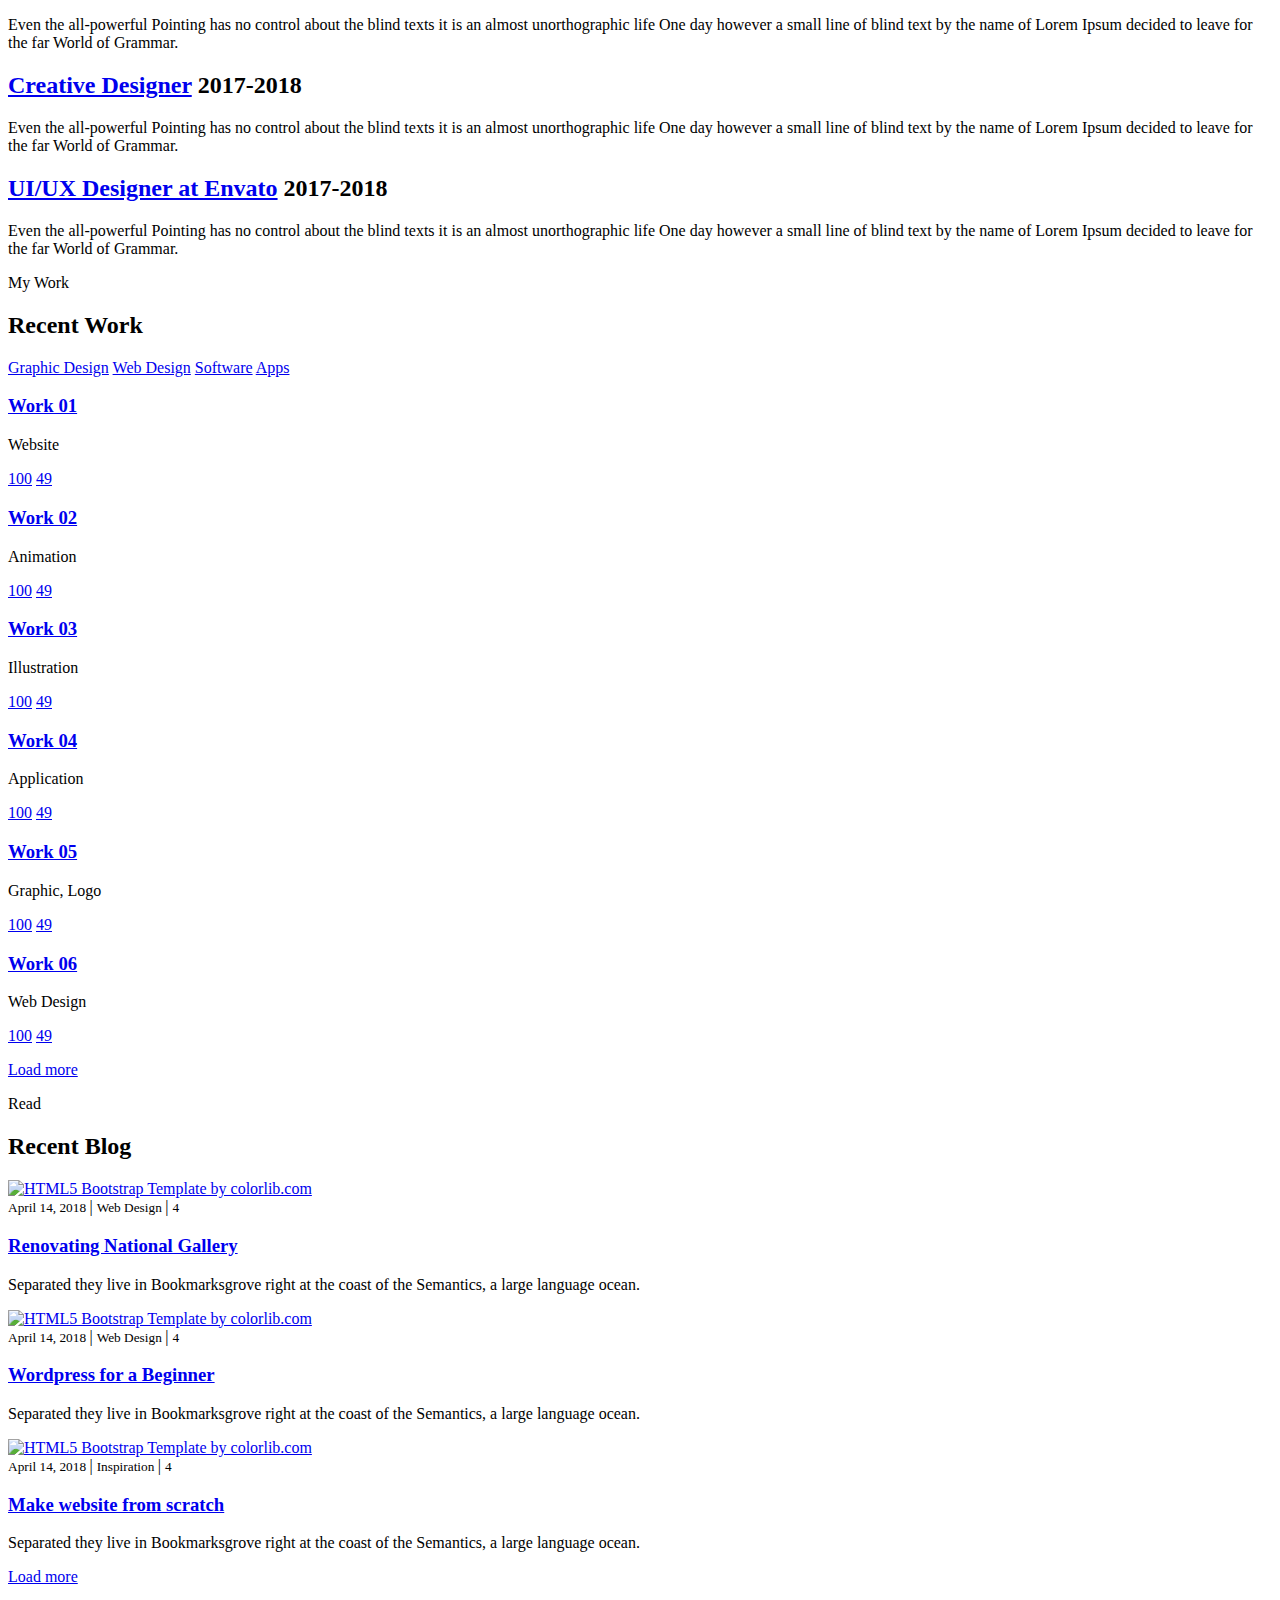
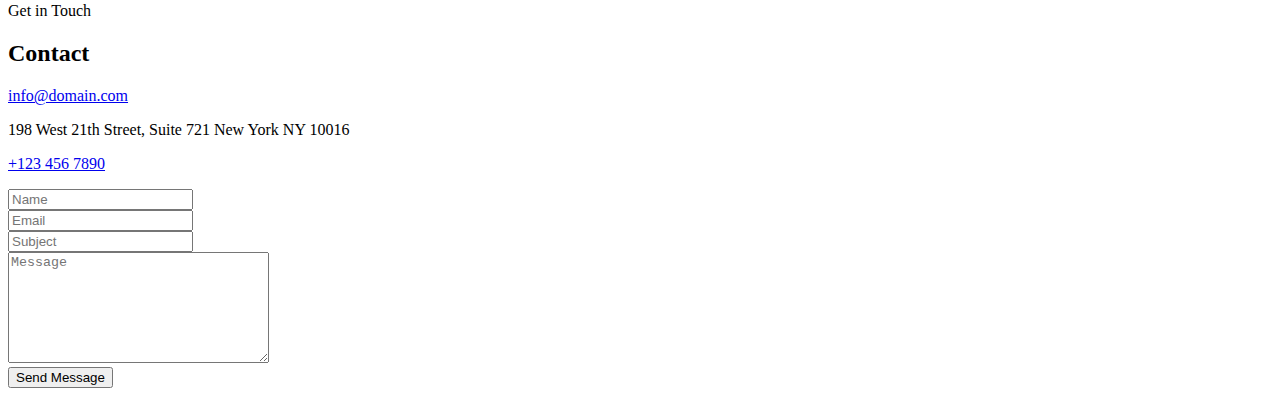
==== commit b0bbe534: "Change some text" ====
--- a/index.html
+++ b/index.html
@@ -101,15 +101,16 @@
 					   			<div class="col-md-6 col-md-offset-3 col-md-pull-3 col-sm-12 col-xs-12 js-fullheight slider-text">
 					   				<div class="slider-text-inner js-fullheight">
 					   					<div class="desc">
-						   					<h1>Hi! <br>I'm Jackson</h1>
-						   					<h2>100% html5 bootstrap templates Made by <a href="https://colorlib.com/" target="_blank">colorlib.com</a></h2>
-												<p><a class="btn btn-primary btn-learn">Download CV <i class="icon-download4"></i></a></p>
+						   					<h1>Hi! <!--<br>I'm Andrea</h1>--> <br>Work in progress!</h1>
+						   					<h2>Check my CV down below</h2>
+												<p><a class="btn btn-primary btn-learn">Download<i class="icon-download4"></i></a></p>
 											</div>
 					   				</div>
 					   			</div>
 					   		</div>
 				   		</div>
 				   	</li>
+					<!--
 				   	<li style="background-image: url(images/img_bg_2.jpg);">
 				   		<div class="overlay"></div>
 				   		<div class="container-fluid">
@@ -126,6 +127,7 @@
 					   		</div>
 				   		</div>
 				   	</li>
+				   -->
 				  	</ul>
 			  	</div>
 			</section>
@@ -139,7 +141,7 @@
 									<div class="about-desc">
 										<span class="heading-meta">About Us</span>
 										<h2 class="colorlib-heading">Who Am I?</h2>
-										<p><strong>Hi I'm Jackson Ford</strong> On her way she met a copy. The copy warned the Little Blind Text, that where it came from it would have been rewritten a thousand times and everything that was left from its origin would be the word "and" and the Little Blind Text should turn around and return to its own, safe country.</p>
+										<p><strong>Hi I'm Andrea Ricci</strong> Some Lorem Ipsum text follows: On her way she met a copy. The copy warned the Little Blind Text, that where it came from it would have been rewritten a thousand times and everything that was left from its origin would be the word "and" and the Little Blind Text should turn around and return to its own, safe country.</p>
 										<p>Even the all-powerful Pointing has no control about the blind texts it is an almost unorthographic life One day however a small line of blind text by the name of Lorem Ipsum decided to leave for the far World of Grammar.</p>
 									</div>
 								</div>
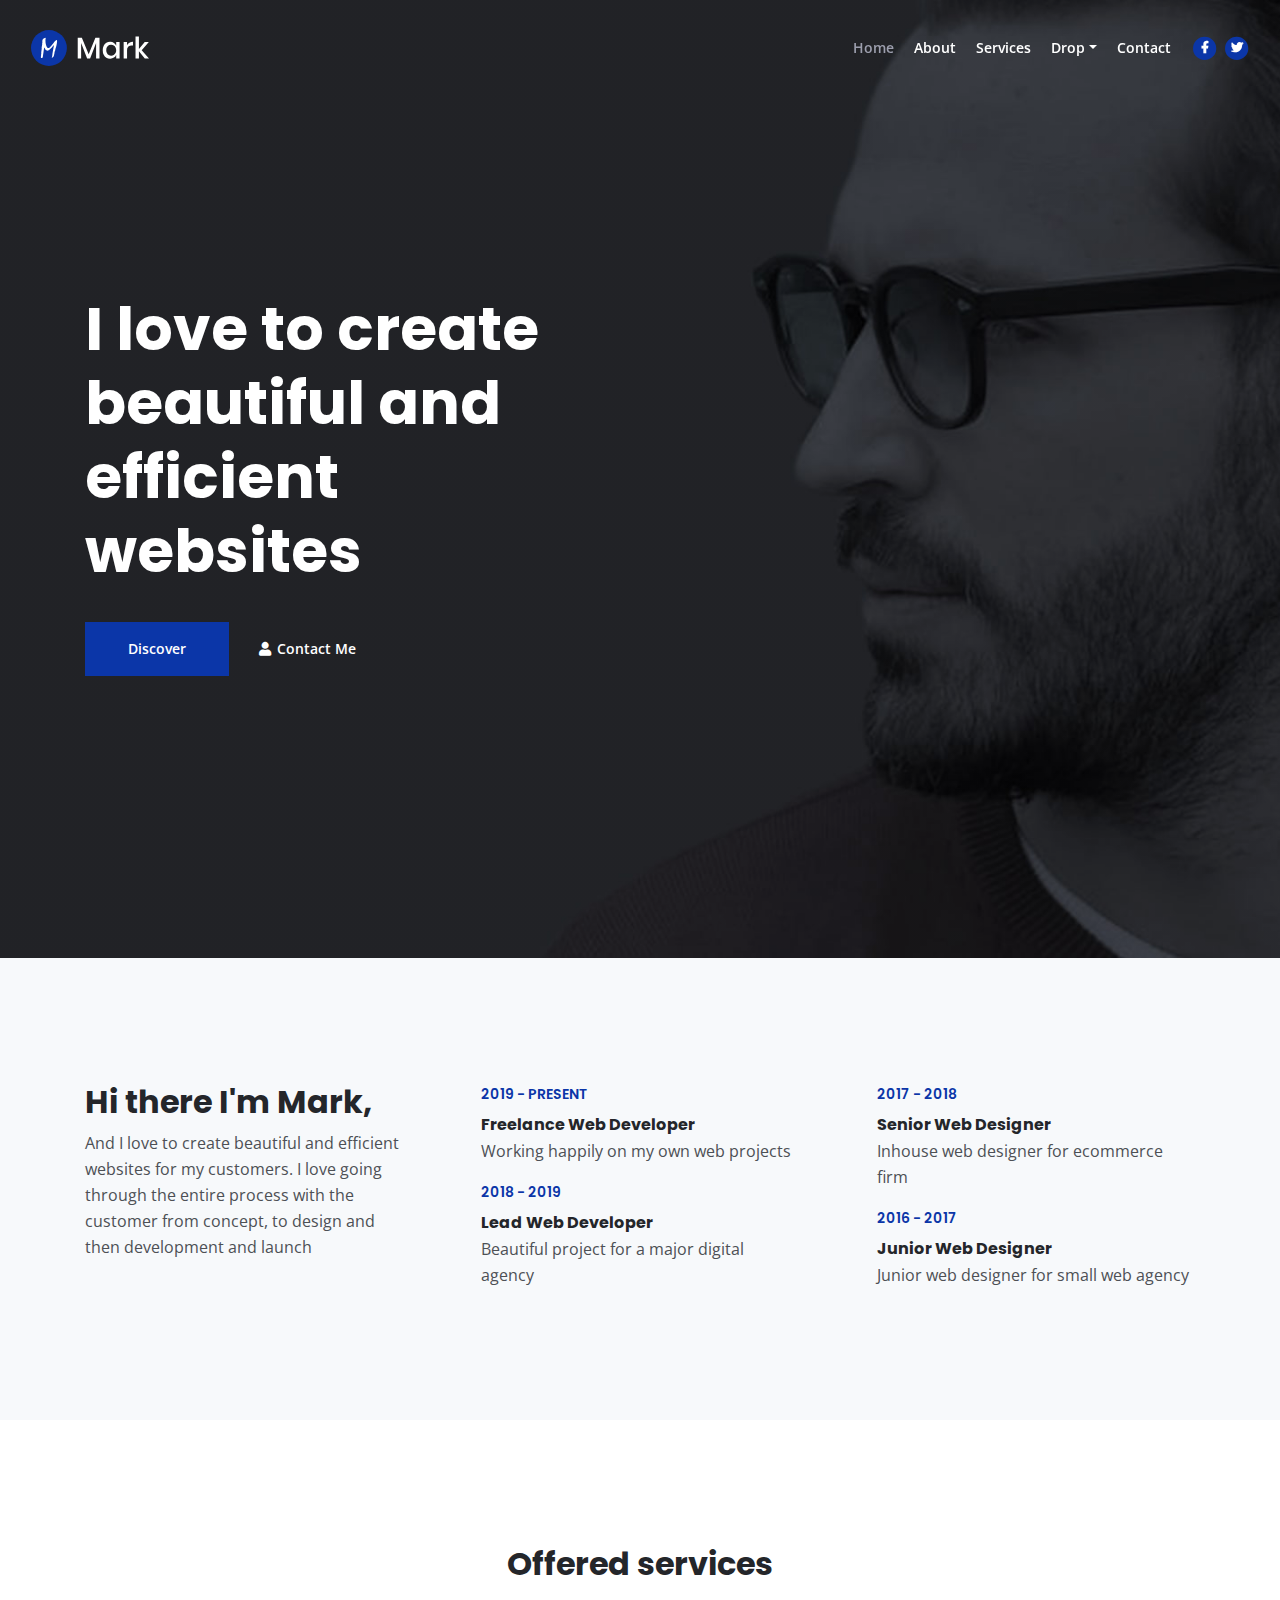
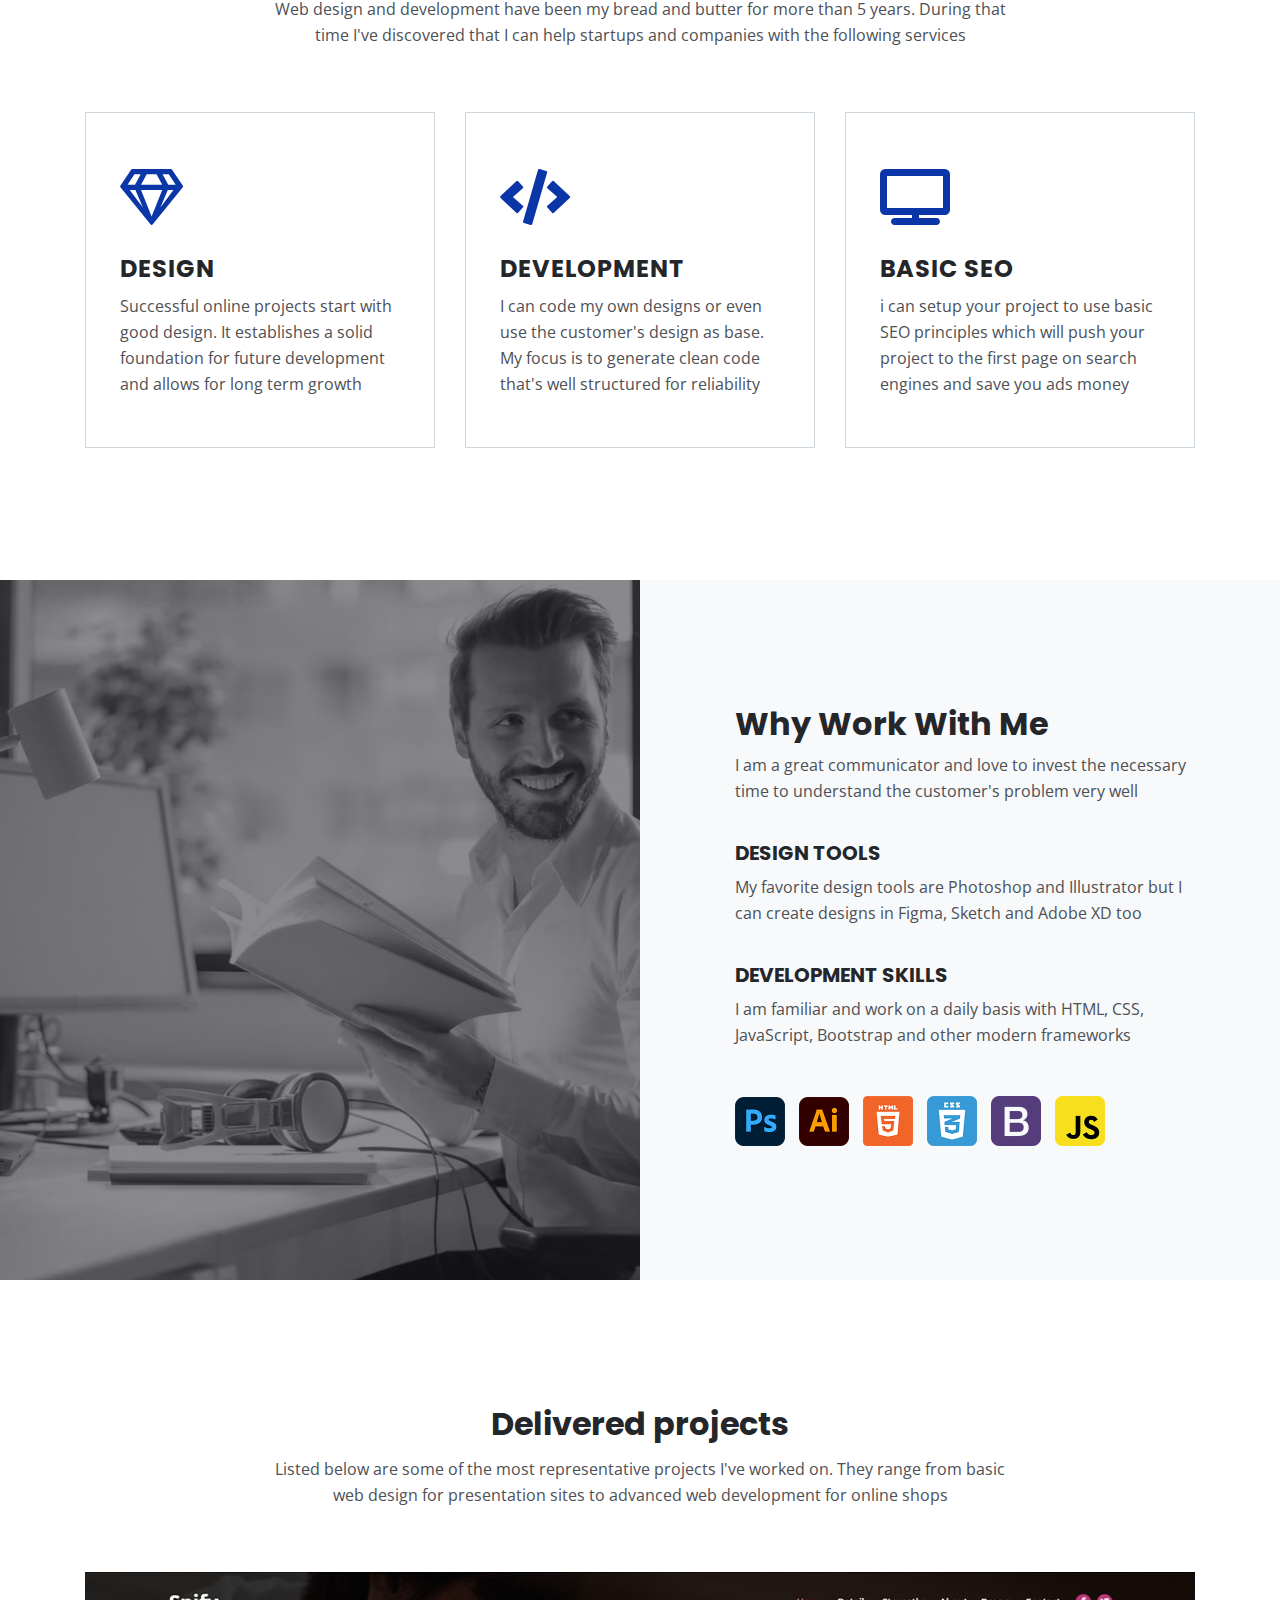
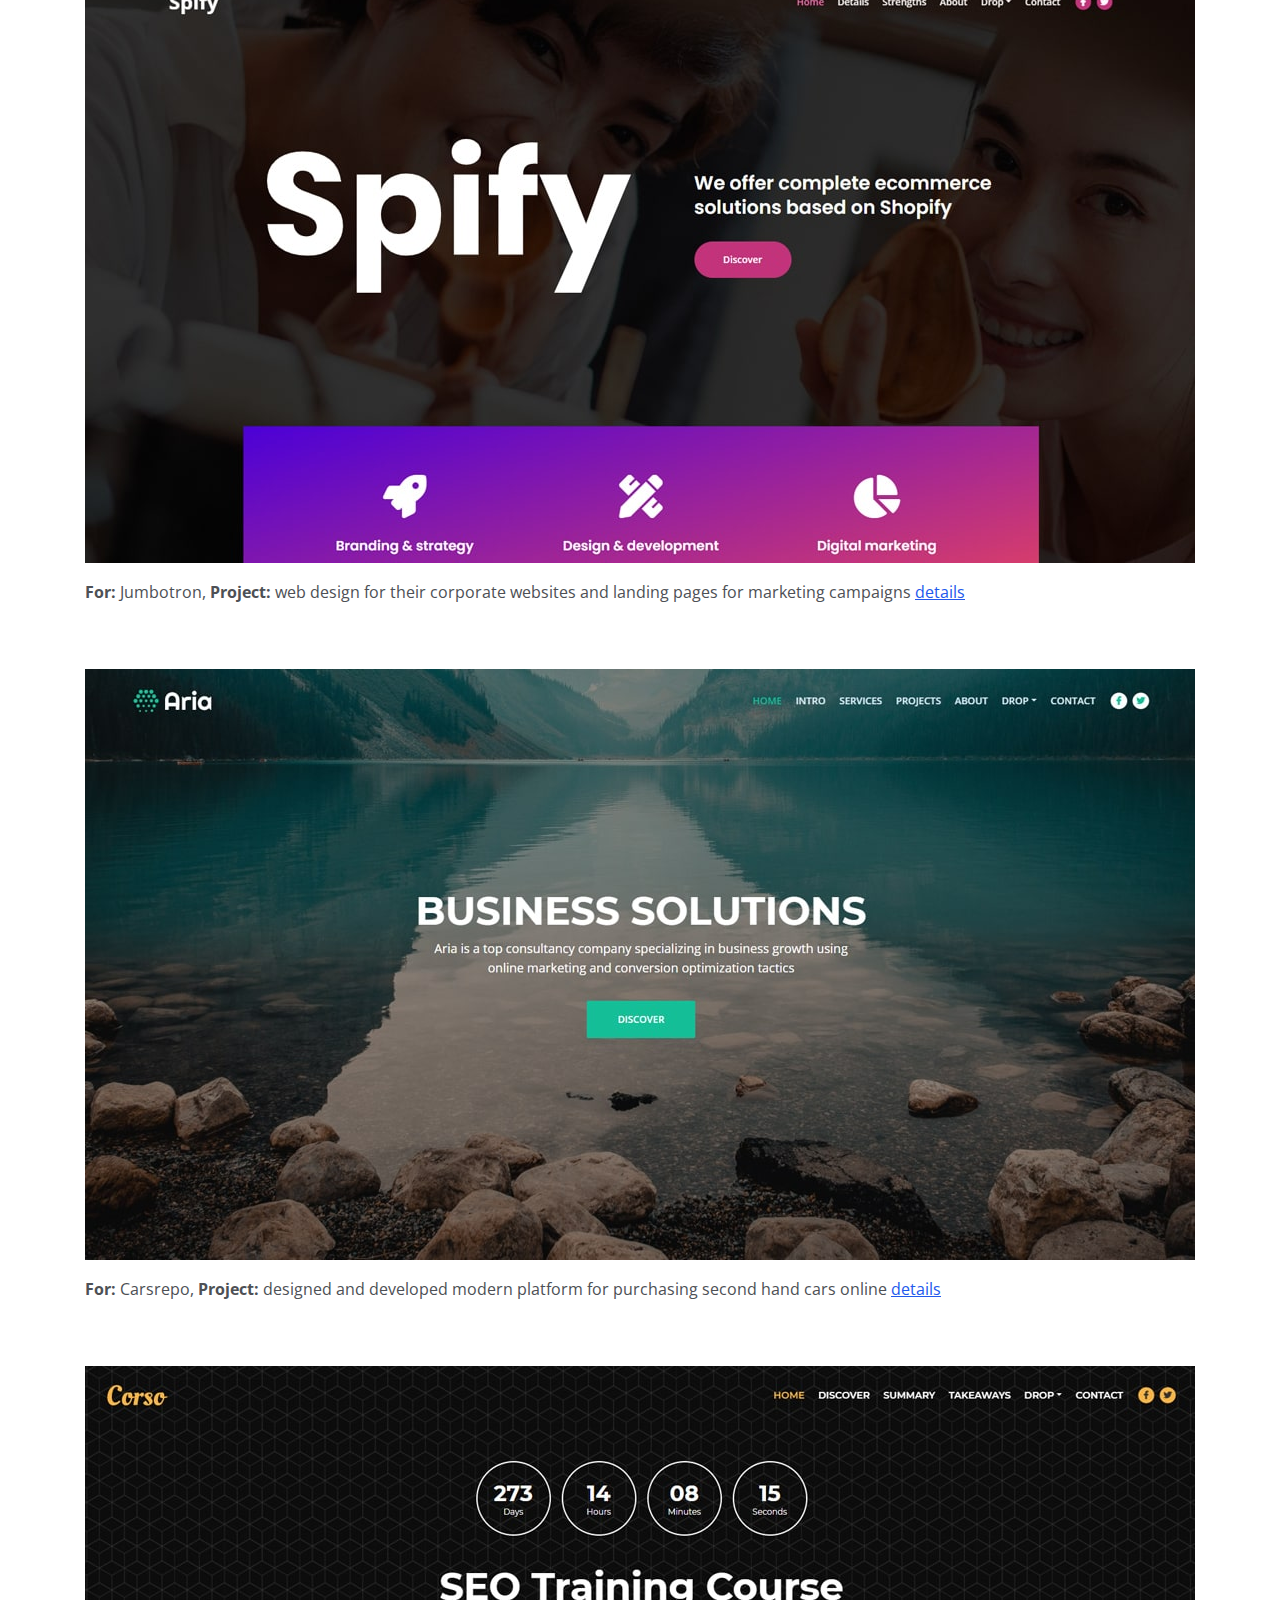
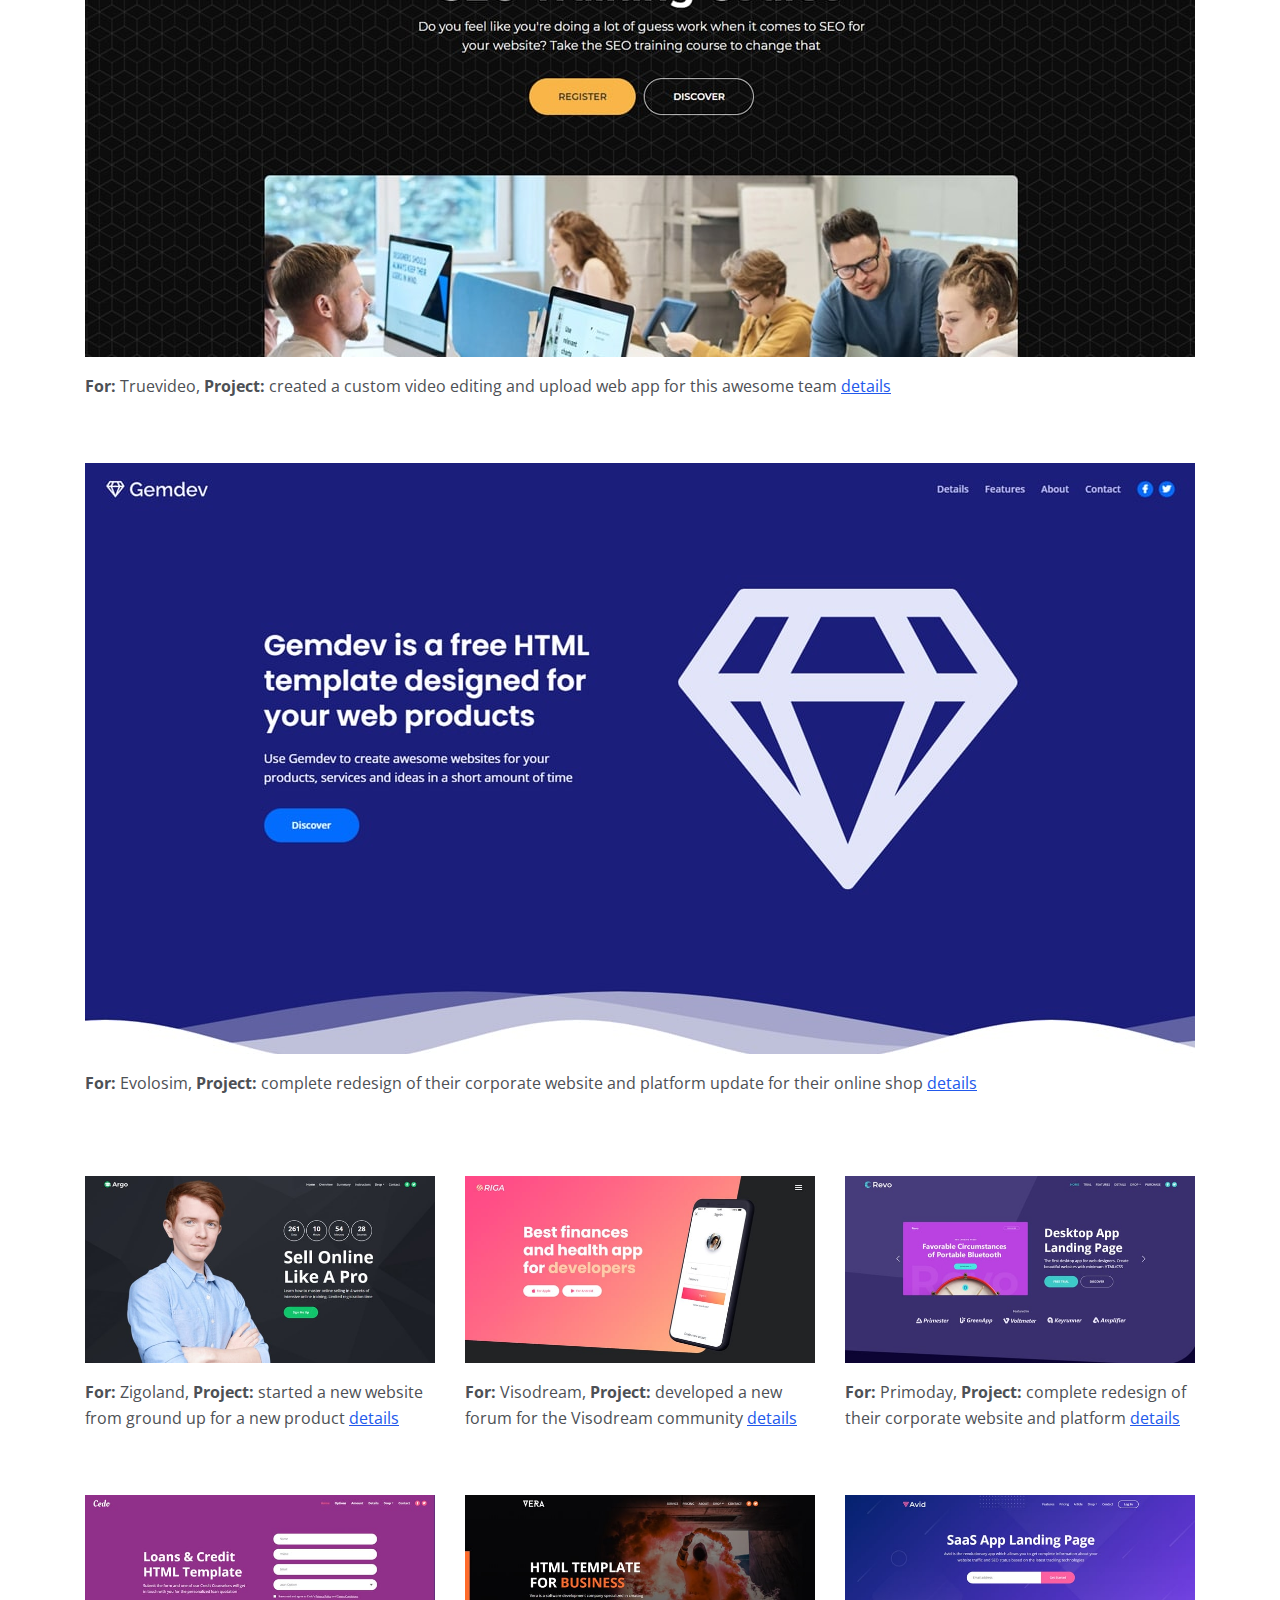
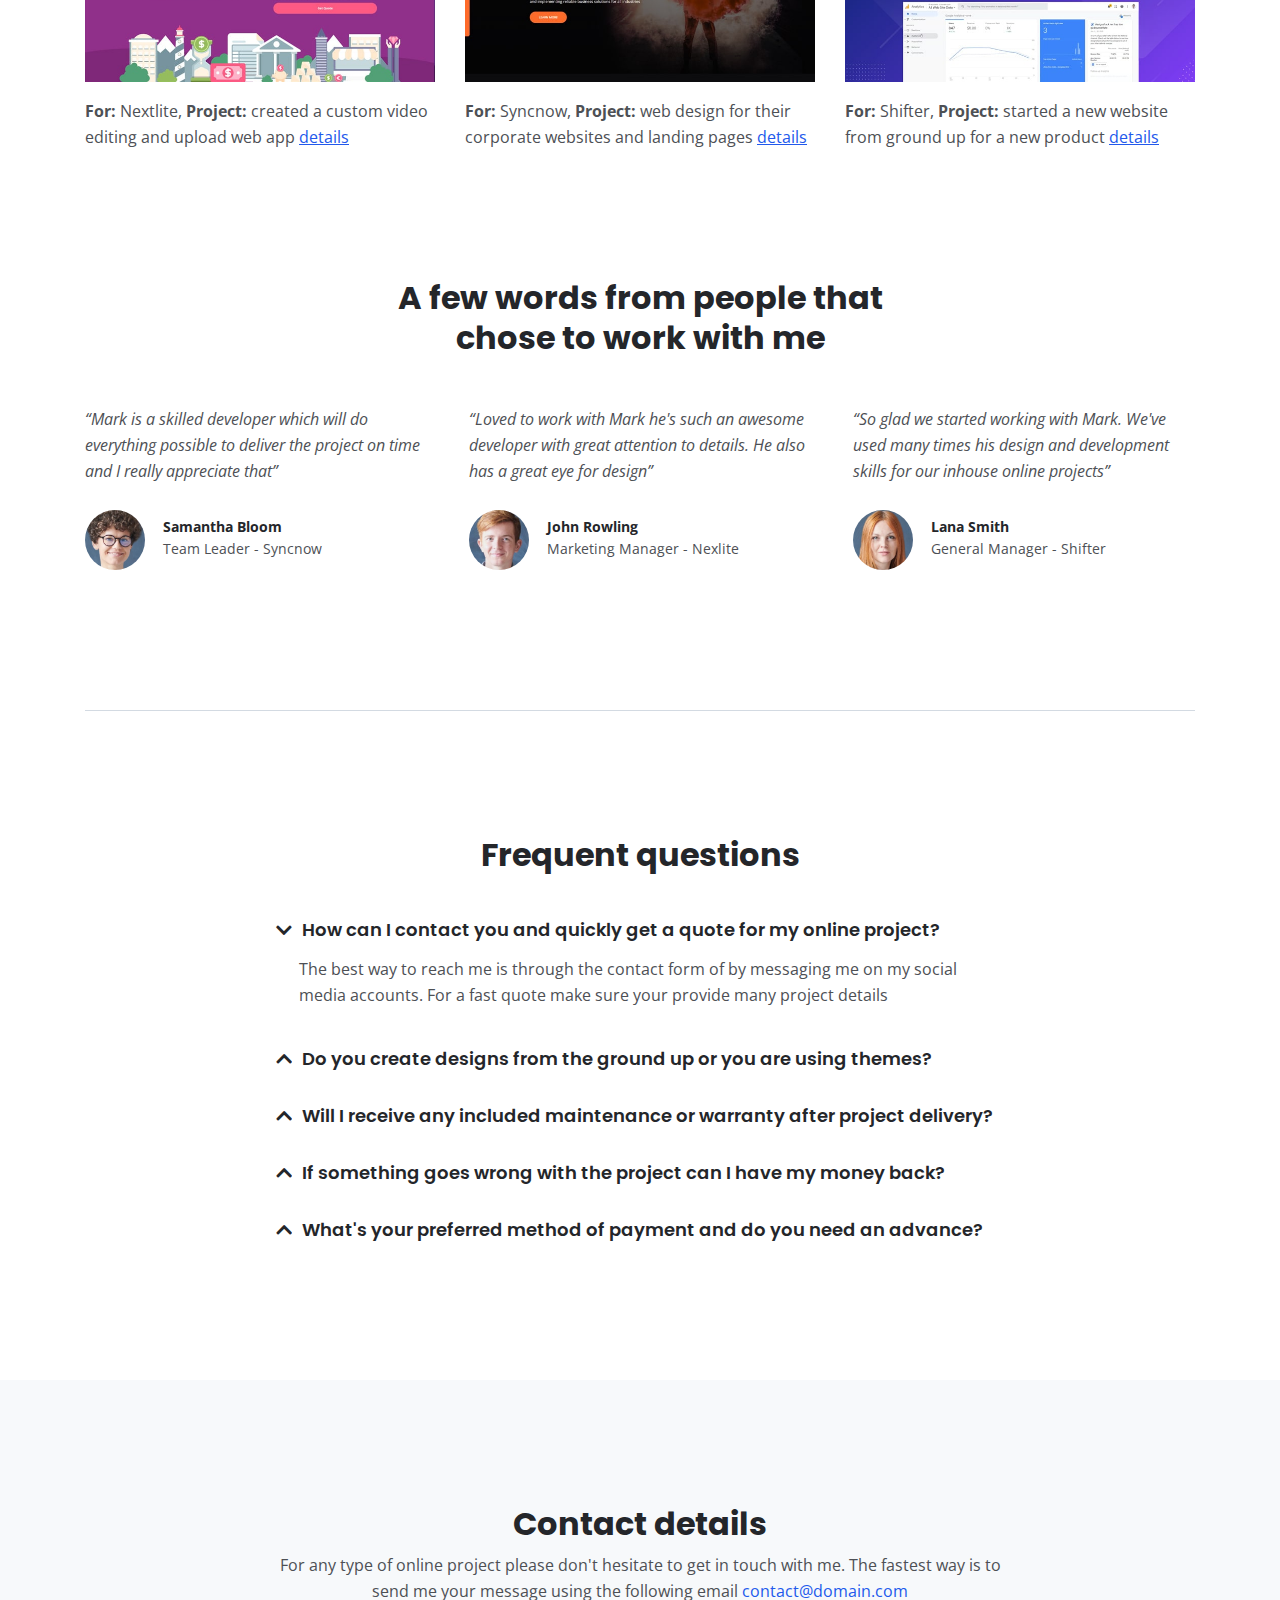
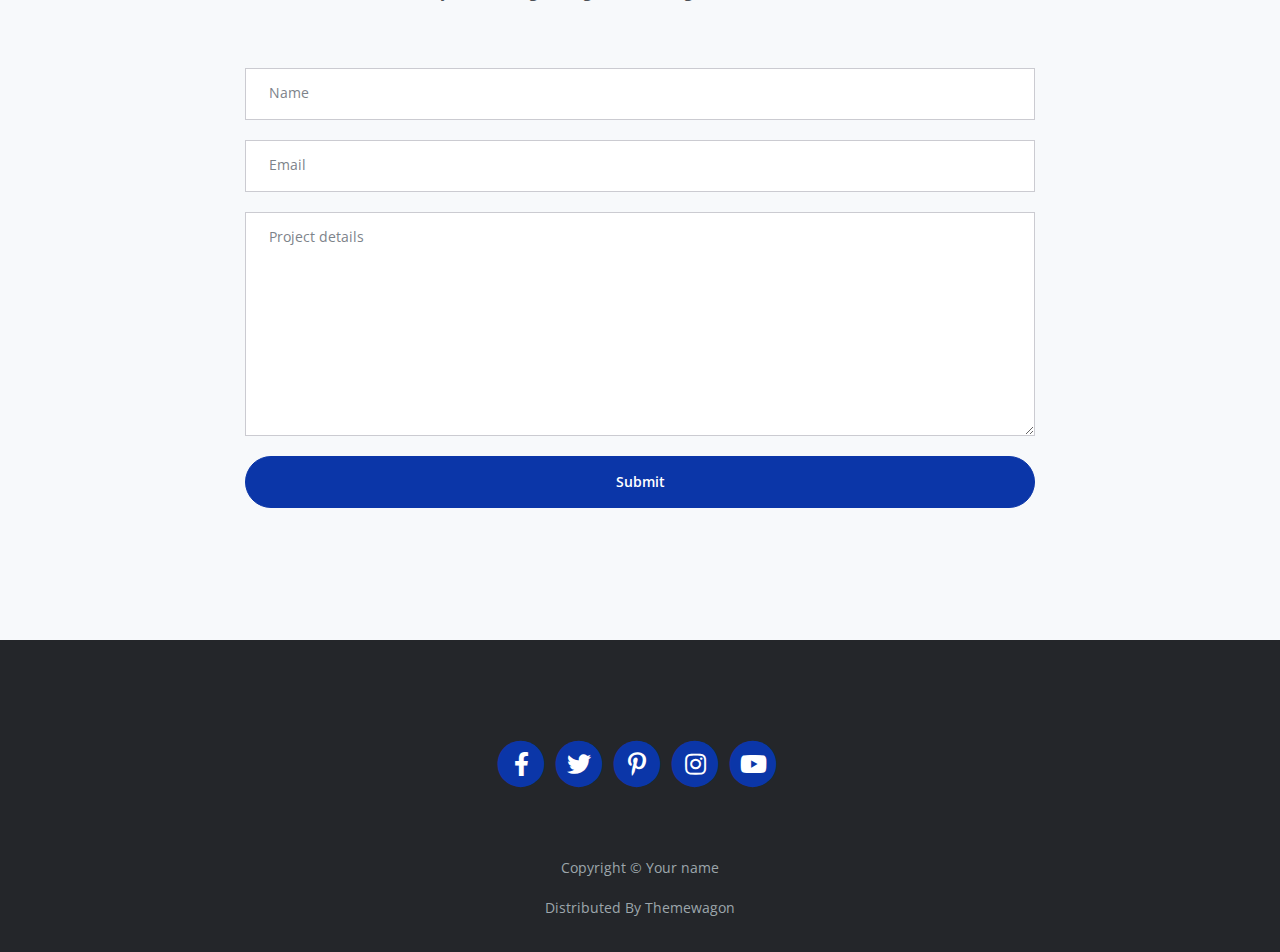
==== commit 64bc7796: "Replaced starting theme" ====
--- a/index.html
+++ b/index.html
@@ -1,811 +1,608 @@
-<!DOCTYPE HTML>
-<html>
-	<head>
-	<meta charset="utf-8">
-	<meta http-equiv="X-UA-Compatible" content="IE=edge">
-	<title>Andrea Ricci's portfolio</title>
-	<meta name="viewport" content="width=device-width, initial-scale=1">
-	<meta name="description" content="" />
-	<meta name="keywords" content="" />
-	<meta name="author" content="" />
-
-  <!-- Facebook and Twitter integration -->
-	<meta property="og:title" content=""/>
-	<meta property="og:image" content=""/>
-	<meta property="og:url" content=""/>
-	<meta property="og:site_name" content=""/>
-	<meta property="og:description" content=""/>
-	<meta name="twitter:title" content="" />
-	<meta name="twitter:image" content="" />
-	<meta name="twitter:url" content="" />
-	<meta name="twitter:card" content="" />
-
-	<!-- Place favicon.ico and apple-touch-icon.png in the root directory -->
-	<link rel="shortcut icon" href="favicon.ico">
-
-	<link href="https://fonts.googleapis.com/css?family=Quicksand:300,400,500,700" rel="stylesheet">
-	<link href="https://fonts.googleapis.com/css?family=Playfair+Display:400,400i,700" rel="stylesheet">
+<!DOCTYPE html>
+<html lang="en">
+<head>
+    <meta charset="utf-8">
+    <meta name="viewport" content="width=device-width, initial-scale=1, shrink-to-fit=no">
+    
+    <!-- SEO Meta Tags -->
+    <meta name="description" content="Your description">
+    <meta name="author" content="Your name">
+
+    <!-- OG Meta Tags to improve the way the post looks when you share the page on Facebook, Twitter, LinkedIn -->
+	<meta property="og:site_name" content="" /> <!-- website name -->
+	<meta property="og:site" content="" /> <!-- website link -->
+	<meta property="og:title" content=""/> <!-- title shown in the actual shared post -->
+	<meta property="og:description" content="" /> <!-- description shown in the actual shared post -->
+	<meta property="og:image" content="" /> <!-- image link, make sure it's jpg -->
+	<meta property="og:url" content="" /> <!-- where do you want your post to link to -->
+	<meta name="twitter:card" content="summary_large_image"> <!-- to have large image post format in Twitter -->
+
+    <!-- Webpage Title -->
+    <title>Mark Webpage Title</title>
+    
+    <!-- Styles -->
+    <link rel="preconnect" href="https://fonts.gstatic.com">
+    <link href="https://fonts.googleapis.com/css2?family=Open+Sans:ital,wght@0,400;0,600;0,700;1,400&family=Poppins:wght@600&display=swap" rel="stylesheet">
+    <link href="css/bootstrap.css" rel="stylesheet">
+    <link href="css/fontawesome-all.css" rel="stylesheet">
+	<link href="css/styles.css" rel="stylesheet">
 	
-	<!-- Animate.css -->
-	<link rel="stylesheet" href="css/animate.css">
-	<!-- Icomoon Icon Fonts-->
-	<link rel="stylesheet" href="css/icomoon.css">
-	<!-- Bootstrap  -->
-	<link rel="stylesheet" href="css/bootstrap.css">
-	<!-- Flexslider  -->
-	<link rel="stylesheet" href="css/flexslider.css">
-	<!-- Flaticons  -->
-	<link rel="stylesheet" href="fonts/flaticon/font/flaticon.css">
-	<!-- Owl Carousel -->
-	<link rel="stylesheet" href="css/owl.carousel.min.css">
-	<link rel="stylesheet" href="css/owl.theme.default.min.css">
-	<!-- Theme style  -->
-	<link rel="stylesheet" href="css/style.css">
-
-	<!-- Modernizr JS -->
-	<script src="js/modernizr-2.6.2.min.js"></script>
-	<!-- FOR IE9 below -->
-	<!--[if lt IE 9]>
-	<script src="js/respond.min.js"></script>
-	<![endif]-->
-
-	</head>
-	<body>
-	<div id="colorlib-page">
-		<div class="container-wrap">
-		<a href="#" class="js-colorlib-nav-toggle colorlib-nav-toggle" data-toggle="collapse" data-target="#navbar" aria-expanded="false" aria-controls="navbar"><i></i></a>
-		<aside id="colorlib-aside" role="complementary" class="border js-fullheight">
-			<div class="text-center">
-				<div class="author-img" style="background-image: url(images/about.jpg);"></div>
-				<h1 id="colorlib-logo"><a href="index.html">Andrea Ricci</a></h1>
-				<span class="position"><a href="#">Game Developer</a> in Italy</span>
-			</div>
-			<nav id="colorlib-main-menu" role="navigation" class="navbar">
-				<div id="navbar" class="collapse">
-					<ul>
-						<li class="active"><a href="#" data-nav-section="home">Home</a></li>
-						<li><a href="#" data-nav-section="about">About</a></li>
-						<li><a href="#" data-nav-section="services">Services</a></li>
-						<li><a href="#" data-nav-section="skills">Skills</a></li>
-						<li><a href="#" data-nav-section="education">Education</a></li>
-						<li><a href="#" data-nav-section="experience">Experience</a></li>
-						<li><a href="#" data-nav-section="work">Work</a></li>
-						<li><a href="#" data-nav-section="blog">Blog</a></li>
-						<li><a href="#" data-nav-section="contact">Contact</a></li>
-					</ul>
-				</div>
-			</nav>
-
-			<div class="colorlib-footer">
-				<p><small>&copy; <!-- Link back to Colorlib can't be removed. Template is licensed under CC BY 3.0. -->
-Copyright <script>document.write(new Date().getFullYear());</script> All rights reserved. Made with <i class="icon-heart" aria-hidden="true"></i> by <a href="https://colorlib.com" target="_blank">Colorlib</a>
-<!-- Link back to Colorlib can't be removed. Template is licensed under CC BY 3.0. --> </span> <span>Distributed by <a href="https://themewagon.com" target="_blank">ThemeWagon</a></span> <span>Demo Images: <a href="https://unsplash.com/" target="_blank">Unsplash.com</a></span></small></p>
-				<ul>
-					<li><a href="#"><i class="icon-facebook2"></i></a></li>
-					<li><a href="#"><i class="icon-twitter2"></i></a></li>
-					<li><a href="#"><i class="icon-instagram"></i></a></li>
-					<li><a href="#"><i class="icon-linkedin2"></i></a></li>
-				</ul>
-			</div>
-
-		</aside>
-
-		<div id="colorlib-main">
-			<section id="colorlib-hero" class="js-fullheight" data-section="home">
-				<div class="flexslider js-fullheight">
-					<ul class="slides">
-				   	<li style="background-image: url(images/white.png);">
-				   		<div class="overlay"></div>
-				   		<div class="container-fluid">
-				   			<div class="row">
-					   			<div class="col-md-6 col-md-offset-3 col-md-pull-3 col-sm-12 col-xs-12 js-fullheight slider-text">
-					   				<div class="slider-text-inner js-fullheight">
-					   					<div class="desc">
-						   					<h1>Hi! <!--<br>I'm Andrea</h1>--> <br>Work in progress!</h1>
-						   					<h2>Check my CV down below</h2>
-												<p><a class="btn btn-primary btn-learn">Download<i class="icon-download4"></i></a></p>
-											</div>
-					   				</div>
-					   			</div>
-					   		</div>
-				   		</div>
-				   	</li>
-					<!--
-				   	<li style="background-image: url(images/img_bg_2.jpg);">
-				   		<div class="overlay"></div>
-				   		<div class="container-fluid">
-				   			<div class="row">
-					   			<div class="col-md-6 col-md-offset-3 col-md-pull-3 col-sm-12 col-xs-12 js-fullheight slider-text">
-					   				<div class="slider-text-inner">
-					   					<div class="desc">
-						   					<h1>I am <br>a Designer</h1>
-												<h2>100% html5 bootstrap templates Made by <a href="https://colorlib.com/" target="_blank">colorlib.com</a></h2>
-												<p><a class="btn btn-primary btn-learn">View Portfolio <i class="icon-briefcase3"></i></a></p>
-											</div>
-					   				</div>
-					   			</div>
-					   		</div>
-				   		</div>
-				   	</li>
-				   -->
-				  	</ul>
-			  	</div>
-			</section>
-
-			<section class="colorlib-about" data-section="about">
-				<div class="colorlib-narrow-content">
-					<div class="row">
-						<div class="col-md-12">
-							<div class="row row-bottom-padded-sm animate-box" data-animate-effect="fadeInLeft">
-								<div class="col-md-12">
-									<div class="about-desc">
-										<span class="heading-meta">About Us</span>
-										<h2 class="colorlib-heading">Who Am I?</h2>
-										<p><strong>Hi I'm Andrea Ricci</strong> Some Lorem Ipsum text follows: On her way she met a copy. The copy warned the Little Blind Text, that where it came from it would have been rewritten a thousand times and everything that was left from its origin would be the word "and" and the Little Blind Text should turn around and return to its own, safe country.</p>
-										<p>Even the all-powerful Pointing has no control about the blind texts it is an almost unorthographic life One day however a small line of blind text by the name of Lorem Ipsum decided to leave for the far World of Grammar.</p>
-									</div>
-								</div>
-							</div>
-							<div class="row">
-								<div class="col-md-3 animate-box" data-animate-effect="fadeInLeft">
-									<div class="services color-1">
-										<span class="icon2"><i class="icon-bulb"></i></span>
-										<h3>Graphic Design</h3>
-									</div>
-								</div>
-								<div class="col-md-3 animate-box" data-animate-effect="fadeInRight">
-									<div class="services color-2">
-										<span class="icon2"><i class="icon-globe-outline"></i></span>
-										<h3>Web Design</h3>
-									</div>
-								</div>
-								<div class="col-md-3 animate-box" data-animate-effect="fadeInTop">
-									<div class="services color-3">
-										<span class="icon2"><i class="icon-data"></i></span>
-										<h3>Software</h3>
-									</div>
-								</div>
-								<div class="col-md-3 animate-box" data-animate-effect="fadeInBottom">
-									<div class="services color-4">
-										<span class="icon2"><i class="icon-phone3"></i></span>
-										<h3>Application</h3>
-									</div>
-								</div>
-							</div>
-							<div class="row">
-								<div class="col-md-12 animate-box" data-animate-effect="fadeInLeft">
-									<div class="hire">
-										<h2>I am happy to know you <br>that 300+ projects done sucessfully!</h2>
-										<a href="#" class="btn-hire">Hire me</a>
-									</div>
-								</div>
-							</div>
-						</div>
-					</div>
-				</div>
-			</section>
-
-
-			
-			<section class="colorlib-services" data-section="services">
-				<div class="colorlib-narrow-content">
-					<div class="row">
-						<div class="col-md-6 col-md-offset-3 col-md-pull-3 animate-box" data-animate-effect="fadeInLeft">
-							<span class="heading-meta">What I do?</span>
-							<h2 class="colorlib-heading">Here are some of my expertise</h2>
-						</div>
-					</div>
-					<div class="row row-pt-md">
-						<div class="col-md-4 text-center animate-box">
-							<div class="services color-1">
-								<span class="icon">
-									<i class="icon-bulb"></i>
-								</span>
-								<div class="desc">
-									<h3>Innovative Ideas</h3>
-									<p>Separated they live in Bookmarksgrove right at the coast of the Semantics</p>
-								</div>
-							</div>
-						</div>
-						<div class="col-md-4 text-center animate-box">
-							<div class="services color-2">
-								<span class="icon">
-									<i class="icon-data"></i>
-								</span>
-								<div class="desc">
-									<h3>Software</h3>
-									<p>Separated they live in Bookmarksgrove right at the coast of the Semantics</p>
-								</div>
-							</div>
-						</div>
-						<div class="col-md-4 text-center animate-box">
-							<div class="services color-3">
-								<span class="icon">
-									<i class="icon-phone3"></i>
-								</span>
-								<div class="desc">
-									<h3>Application</h3>
-									<p>Separated they live in Bookmarksgrove right at the coast of the Semantics</p>
-								</div>
-							</div>
-						</div>
-						<div class="col-md-4 text-center animate-box">
-							<div class="services color-4">
-								<span class="icon">
-									<i class="icon-layers2"></i>
-								</span>
-								<div class="desc">
-									<h3>Graphic Design</h3>
-									<p>Separated they live in Bookmarksgrove right at the coast of the Semantics</p>
-								</div>
-							</div>
-						</div>
-						<div class="col-md-4 text-center animate-box">
-							<div class="services color-5">
-								<span class="icon">
-									<i class="icon-data"></i>
-								</span>
-								<div class="desc">
-									<h3>Software</h3>
-									<p>Separated they live in Bookmarksgrove right at the coast of the Semantics</p>
-								</div>
-							</div>
-						</div>
-						<div class="col-md-4 text-center animate-box">
-							<div class="services color-6">
-								<span class="icon">
-									<i class="icon-phone3"></i>
-								</span>
-								<div class="desc">
-									<h3>Application</h3>
-									<p>Separated they live in Bookmarksgrove right at the coast of the Semantics</p>
-								</div>
-							</div>
-						</div>
-					</div>
-				</div>
-			</section>
-			
-			<div id="colorlib-counter" class="colorlib-counters" style="background-image: url(images/cover_bg_1.jpg);" data-stellar-background-ratio="0.5">
-				<div class="overlay"></div>
-				<div class="colorlib-narrow-content">
-					<div class="row">
-					</div>
-					<div class="row">
-						<div class="col-md-3 text-center animate-box">
-							<span class="colorlib-counter js-counter" data-from="0" data-to="309" data-speed="5000" data-refresh-interval="50"></span>
-							<span class="colorlib-counter-label">Cups of coffee</span>
-						</div>
-						<div class="col-md-3 text-center animate-box">
-							<span class="colorlib-counter js-counter" data-from="0" data-to="356" data-speed="5000" data-refresh-interval="50"></span>
-							<span class="colorlib-counter-label">Projects</span>
-						</div>
-						<div class="col-md-3 text-center animate-box">
-							<span class="colorlib-counter js-counter" data-from="0" data-to="30" data-speed="5000" data-refresh-interval="50"></span>
-							<span class="colorlib-counter-label">Clients</span>
-						</div>
-						<div class="col-md-3 text-center animate-box">
-							<span class="colorlib-counter js-counter" data-from="0" data-to="10" data-speed="5000" data-refresh-interval="50"></span>
-							<span class="colorlib-counter-label">Partners</span>
-						</div>
-					</div>
-				</div>
-			</div>
-
-			<section class="colorlib-skills" data-section="skills">
-				<div class="colorlib-narrow-content">
-					<div class="row">
-						<div class="col-md-6 col-md-offset-3 col-md-pull-3 animate-box" data-animate-effect="fadeInLeft">
-							<span class="heading-meta">My Specialty</span>
-							<h2 class="colorlib-heading animate-box">My Skills</h2>
-						</div>
-					</div>
-					<div class="row">
-						<div class="col-md-12 animate-box" data-animate-effect="fadeInLeft">
-							<p>The Big Oxmox advised her not to do so, because there were thousands of bad Commas, wild Question Marks and devious Semikoli, but the Little Blind Text didn’t listen. She packed her seven versalia, put her initial into the belt and made herself on the way.</p>
-						</div>
-						<div class="col-md-6 animate-box" data-animate-effect="fadeInLeft">
-							<div class="progress-wrap">
-								<h3>Photoshop</h3>
-								<div class="progress">
-								 	<div class="progress-bar color-1" role="progressbar" aria-valuenow="75"
-								  	aria-valuemin="0" aria-valuemax="100" style="width:75%">
-								    <span>75%</span>
-								  	</div>
-								</div>
-							</div>
-						</div>
-						<div class="col-md-6 animate-box" data-animate-effect="fadeInRight">
-							<div class="progress-wrap">
-								<h3>jQuery</h3>
-								<div class="progress">
-								 	<div class="progress-bar color-2" role="progressbar" aria-valuenow="60"
-								  	aria-valuemin="0" aria-valuemax="100" style="width:60%">
-								    <span>60%</span>
-								  	</div>
-								</div>
-							</div>
-						</div>
-						<div class="col-md-6 animate-box" data-animate-effect="fadeInLeft">
-							<div class="progress-wrap">
-								<h3>HTML5</h3>
-								<div class="progress">
-								 	<div class="progress-bar color-3" role="progressbar" aria-valuenow="85"
-								  	aria-valuemin="0" aria-valuemax="100" style="width:85%">
-								    <span>85%</span>
-								  	</div>
-								</div>
-							</div>
-						</div>
-						<div class="col-md-6 animate-box" data-animate-effect="fadeInRight">
-							<div class="progress-wrap">
-								<h3>CSS3</h3>
-								<div class="progress">
-								 	<div class="progress-bar color-4" role="progressbar" aria-valuenow="90"
-								  	aria-valuemin="0" aria-valuemax="100" style="width:90%">
-								    <span>90%</span>
-								  	</div>
-								</div>
-							</div>
-						</div>
-						<div class="col-md-6 animate-box" data-animate-effect="fadeInLeft">
-							<div class="progress-wrap">
-								<h3>WordPress</h3>
-								<div class="progress">
-								 	<div class="progress-bar color-5" role="progressbar" aria-valuenow="70"
-								  	aria-valuemin="0" aria-valuemax="100" style="width:70%">
-								    <span>70%</span>
-								  	</div>
-								</div>
-							</div>
-						</div>
-						<div class="col-md-6 animate-box" data-animate-effect="fadeInRight">
-							<div class="progress-wrap">
-								<h3>SEO</h3>
-								<div class="progress">
-								 	<div class="progress-bar color-6" role="progressbar" aria-valuenow="80"
-								  	aria-valuemin="0" aria-valuemax="100" style="width:80%">
-								    <span>80%</span>
-								  	</div>
-								</div>
-							</div>
-						</div>
-					</div>
-				</div>
-			</section>
-
-			<section class="colorlib-education" data-section="education">
-				<div class="colorlib-narrow-content">
-					<div class="row">
-						<div class="col-md-6 col-md-offset-3 col-md-pull-3 animate-box" data-animate-effect="fadeInLeft">
-							<span class="heading-meta">Education</span>
-							<h2 class="colorlib-heading animate-box">Education</h2>
-						</div>
-					</div>
-					<div class="row">
-						<div class="col-md-12 animate-box" data-animate-effect="fadeInLeft">
-							<div class="fancy-collapse-panel">
-								<div class="panel-group" id="accordion" role="tablist" aria-multiselectable="true">
-									<div class="panel panel-default">
-									    <div class="panel-heading" role="tab" id="headingOne">
-									        <h4 class="panel-title">
-									            <a data-toggle="collapse" data-parent="#accordion" href="#collapseOne" aria-expanded="true" aria-controls="collapseOne">Master Degree Graphic Design
-									            </a>
-									        </h4>
-									    </div>
-									    <div id="collapseOne" class="panel-collapse collapse in" role="tabpanel" aria-labelledby="headingOne">
-									         <div class="panel-body">
-									            <div class="row">
-										      		<div class="col-md-6">
-										      			<p>Far far away, behind the word mountains, far from the countries Vokalia and Consonantia, there live the blind texts. </p>
-										      		</div>
-										      		<div class="col-md-6">
-										      			<p>Separated they live in Bookmarksgrove right at the coast of the Semantics, a large language ocean.</p>
-										      		</div>
-										      	</div>
-									         </div>
-									    </div>
-									</div>
-									<div class="panel panel-default">
-									    <div class="panel-heading" role="tab" id="headingTwo">
-									        <h4 class="panel-title">
-									            <a class="collapsed" data-toggle="collapse" data-parent="#accordion" href="#collapseTwo" aria-expanded="false" aria-controls="collapseTwo">Bachelor Degree of Computer Science
-									            </a>
-									        </h4>
-									    </div>
-									    <div id="collapseTwo" class="panel-collapse collapse" role="tabpanel" aria-labelledby="headingTwo">
-									        <div class="panel-body">
-									            <p>Far far away, behind the word <strong>mountains</strong>, far from the countries Vokalia and Consonantia, there live the blind texts. Separated they live in Bookmarksgrove right at the coast of the Semantics, a large language ocean.</p>
-													<ul>
-														<li>Separated they live in Bookmarksgrove right</li>
-														<li>Separated they live in Bookmarksgrove right</li>
-													</ul>
-									        </div>
-									    </div>
-									</div>
-									<div class="panel panel-default">
-									    <div class="panel-heading" role="tab" id="headingThree">
-									        <h4 class="panel-title">
-									            <a class="collapsed" data-toggle="collapse" data-parent="#accordion" href="#collapseThree" aria-expanded="false" aria-controls="collapseThree">Diploma in Information Technology
-									            </a>
-									        </h4>
-									    </div>
-									    <div id="collapseThree" class="panel-collapse collapse" role="tabpanel" aria-labelledby="headingThree">
-									        <div class="panel-body">
-									            <p>Far far away, behind the word <strong>mountains</strong>, far from the countries Vokalia and Consonantia, there live the blind texts. Separated they live in Bookmarksgrove right at the coast of the Semantics, a large language ocean.</p>	
-									        </div>
-									    </div>
-									</div>
-
-									<div class="panel panel-default">
-									    <div class="panel-heading" role="tab" id="headingFour">
-									        <h4 class="panel-title">
-									            <a class="collapsed" data-toggle="collapse" data-parent="#accordion" href="#collapseFour" aria-expanded="false" aria-controls="collapseFour">Diploma in Information Technology
-									            </a>
-									        </h4>
-									    </div>
-									    <div id="collapseFour" class="panel-collapse collapse" role="tabpanel" aria-labelledby="headingFour">
-									        <div class="panel-body">
-									            <p>Far far away, behind the word <strong>mountains</strong>, far from the countries Vokalia and Consonantia, there live the blind texts. Separated they live in Bookmarksgrove right at the coast of the Semantics, a large language ocean.</p>	
-									        </div>
-									    </div>
-									</div>
-
-									<div class="panel panel-default">
-									    <div class="panel-heading" role="tab" id="headingFive">
-									        <h4 class="panel-title">
-									            <a class="collapsed" data-toggle="collapse" data-parent="#accordion" href="#collapseFive" aria-expanded="false" aria-controls="collapseFive">High School Secondary Education
-									            </a>
-									        </h4>
-									    </div>
-									    <div id="collapseFive" class="panel-collapse collapse" role="tabpanel" aria-labelledby="headingFive">
-									        <div class="panel-body">
-									            <p>Far far away, behind the word <strong>mountains</strong>, far from the countries Vokalia and Consonantia, there live the blind texts. Separated they live in Bookmarksgrove right at the coast of the Semantics, a large language ocean.</p>	
-									        </div>
-									    </div>
-									</div>
-								</div>
-							</div>
-						</div>
-					</div>
-				</div>
-			</section>
-
-			<section class="colorlib-experience" data-section="experience">
-				<div class="colorlib-narrow-content">
-					<div class="row">
-						<div class="col-md-6 col-md-offset-3 col-md-pull-3 animate-box" data-animate-effect="fadeInLeft">
-							<span class="heading-meta">Experience</span>
-							<h2 class="colorlib-heading animate-box">Work Experience</h2>
-						</div>
-					</div>
-					<div class="row">
-						<div class="col-md-12">
-				         <div class="timeline-centered">
-					         <article class="timeline-entry animate-box" data-animate-effect="fadeInLeft">
-					            <div class="timeline-entry-inner">
-
-					               <div class="timeline-icon color-1">
-					                  <i class="icon-pen2"></i>
-					               </div>
-
-					               <div class="timeline-label">
-					                  <h2><a href="#">Full Stack Developer</a> <span>2017-2018</span></h2>
-					                  <p>Tolerably earnestly middleton extremely distrusts she boy now not. Add and offered prepare how cordial two promise. Greatly who affixed suppose but enquire compact prepare all put. Added forth chief trees but rooms think may.</p>
-					               </div>
-					            </div>
-					         </article>
-
-
-					         <article class="timeline-entry animate-box" data-animate-effect="fadeInRight">
-					            <div class="timeline-entry-inner">
-					               <div class="timeline-icon color-2">
-					                  <i class="icon-pen2"></i>
-					               </div>
-					               <div class="timeline-label">
-					               	<h2><a href="#">Front End Developer at Google Company</a> <span>2017-2018</span></h2>
-					                  <p>Even the all-powerful Pointing has no control about the blind texts it is an almost unorthographic life One day however a small line of blind text by the name of Lorem Ipsum decided to leave for the far World of Grammar.</p>
-					               </div>
-					            </div>
-					         </article>
-
-					         <article class="timeline-entry animate-box" data-animate-effect="fadeInLeft">
-					            <div class="timeline-entry-inner">
-					               <div class="timeline-icon color-3">
-					                  <i class="icon-pen2"></i>
-					               </div>
-					               <div class="timeline-label">
-					               	<h2><a href="#">System Analyst</a> <span>2017-2018</span></h2>
-					                  <p>Even the all-powerful Pointing has no control about the blind texts it is an almost unorthographic life One day however a small line of blind text by the name of Lorem Ipsum decided to leave for the far World of Grammar.</p>
-					               </div>
-					            </div>
-					         </article>
-
-					         <article class="timeline-entry animate-box" data-animate-effect="fadeInTop">
-					            <div class="timeline-entry-inner">
-					               <div class="timeline-icon color-4">
-					                  <i class="icon-pen2"></i>
-					               </div>
-					               <div class="timeline-label">
-					               	<h2><a href="#">Creative Designer</a> <span>2017-2018</span></h2>
-					                  <p>Even the all-powerful Pointing has no control about the blind texts it is an almost unorthographic life One day however a small line of blind text by the name of Lorem Ipsum decided to leave for the far World of Grammar.</p>
-					               </div>
-					            </div>
-					         </article>
-
-					         <article class="timeline-entry animate-box" data-animate-effect="fadeInLeft">
-					            <div class="timeline-entry-inner">
-					               <div class="timeline-icon color-5">
-					                  <i class="icon-pen2"></i>
-					               </div>
-					               <div class="timeline-label">
-					               	<h2><a href="#">UI/UX Designer at Envato</a> <span>2017-2018</span></h2>
-					                  <p>Even the all-powerful Pointing has no control about the blind texts it is an almost unorthographic life One day however a small line of blind text by the name of Lorem Ipsum decided to leave for the far World of Grammar.</p>
-					               </div>
-					            </div>
-					         </article>
-
-					         <article class="timeline-entry begin animate-box" data-animate-effect="fadeInBottom">
-					            <div class="timeline-entry-inner">
-					               <div class="timeline-icon color-none">
-					               </div>
-					            </div>
-					         </article>
-					      </div>
-					   </div>
-				   </div>
-				</div>
-			</section>
-
-			<section class="colorlib-work" data-section="work">
-				<div class="colorlib-narrow-content">
-					<div class="row">
-						<div class="col-md-6 col-md-offset-3 col-md-pull-3 animate-box" data-animate-effect="fadeInLeft">
-							<span class="heading-meta">My Work</span>
-							<h2 class="colorlib-heading animate-box">Recent Work</h2>
-						</div>
-					</div>
-					<div class="row row-bottom-padded-sm animate-box" data-animate-effect="fadeInLeft">
-						<div class="col-md-12">
-							<p class="work-menu"><span><a href="#" class="active">Graphic Design</a></span> <span><a href="#">Web Design</a></span> <span><a href="#">Software</a></span> <span><a href="#">Apps</a></span></p>
-						</div>
-					</div>
-					<div class="row">
-						<div class="col-md-6 animate-box" data-animate-effect="fadeInLeft">
-							<div class="project" style="background-image: url(images/img-1.jpg);">
-								<div class="desc">
-									<div class="con">
-										<h3><a href="work.html">Work 01</a></h3>
-										<span>Website</span>
-										<p class="icon">
-											<span><a href="#"><i class="icon-share3"></i></a></span>
-											<span><a href="#"><i class="icon-eye"></i> 100</a></span>
-											<span><a href="#"><i class="icon-heart"></i> 49</a></span>
-										</p>
-									</div>
-								</div>
-							</div>
-						</div>
-						<div class="col-md-6 animate-box" data-animate-effect="fadeInRight">
-							<div class="project" style="background-image: url(images/img-2.jpg);">
-								<div class="desc">
-									<div class="con">
-										<h3><a href="work.html">Work 02</a></h3>
-										<span>Animation</span>
-										<p class="icon">
-											<span><a href="#"><i class="icon-share3"></i></a></span>
-											<span><a href="#"><i class="icon-eye"></i> 100</a></span>
-											<span><a href="#"><i class="icon-heart"></i> 49</a></span>
-										</p>
-									</div>
-								</div>
-							</div>
-						</div>
-						<div class="col-md-6 animate-box" data-animate-effect="fadeInTop">
-							<div class="project" style="background-image: url(images/img-3.jpg);">
-								<div class="desc">
-									<div class="con">
-										<h3><a href="work.html">Work 03</a></h3>
-										<span>Illustration</span>
-										<p class="icon">
-											<span><a href="#"><i class="icon-share3"></i></a></span>
-											<span><a href="#"><i class="icon-eye"></i> 100</a></span>
-											<span><a href="#"><i class="icon-heart"></i> 49</a></span>
-										</p>
-									</div>
-								</div>
-							</div>
-						</div>
-						<div class="col-md-6 animate-box" data-animate-effect="fadeInBottom">
-							<div class="project" style="background-image: url(images/img-4.jpg);">
-								<div class="desc">
-									<div class="con">
-										<h3><a href="work.html">Work 04</a></h3>
-										<span>Application</span>
-										<p class="icon">
-											<span><a href="#"><i class="icon-share3"></i></a></span>
-											<span><a href="#"><i class="icon-eye"></i> 100</a></span>
-											<span><a href="#"><i class="icon-heart"></i> 49</a></span>
-										</p>
-									</div>
-								</div>
-							</div>
-						</div>
-						<div class="col-md-6 animate-box" data-animate-effect="fadeInLeft">
-							<div class="project" style="background-image: url(images/img-5.jpg);">
-								<div class="desc">
-									<div class="con">
-										<h3><a href="work.html">Work 05</a></h3>
-										<span>Graphic, Logo</span>
-										<p class="icon">
-											<span><a href="#"><i class="icon-share3"></i></a></span>
-											<span><a href="#"><i class="icon-eye"></i> 100</a></span>
-											<span><a href="#"><i class="icon-heart"></i> 49</a></span>
-										</p>
-									</div>
-								</div>
-							</div>
-						</div>
-						<div class="col-md-6 animate-box" data-animate-effect="fadeInRight">
-							<div class="project" style="background-image: url(images/img-6.jpg);">
-								<div class="desc">
-									<div class="con">
-										<h3><a href="work.html">Work 06</a></h3>
-										<span>Web Design</span>
-										<p class="icon">
-											<span><a href="#"><i class="icon-share3"></i></a></span>
-											<span><a href="#"><i class="icon-eye"></i> 100</a></span>
-											<span><a href="#"><i class="icon-heart"></i> 49</a></span>
-										</p>
-									</div>
-								</div>
-							</div>
-						</div>
-					</div>
-					<div class="row">
-						<div class="col-md-12 animate-box">
-							<p><a href="#" class="btn btn-primary btn-lg btn-load-more">Load more <i class="icon-reload"></i></a></p>
-						</div>
-					</div>
-				</div>
-			</section>
-
-			<section class="colorlib-blog" data-section="blog">
-				<div class="colorlib-narrow-content">
-					<div class="row">
-						<div class="col-md-6 col-md-offset-3 col-md-pull-3 animate-box" data-animate-effect="fadeInLeft">
-							<span class="heading-meta">Read</span>
-							<h2 class="colorlib-heading">Recent Blog</h2>
-						</div>
-					</div>
-					<div class="row">
-						<div class="col-md-4 col-sm-6 animate-box" data-animate-effect="fadeInLeft">
-							<div class="blog-entry">
-								<a href="blog.html" class="blog-img"><img src="images/blog-1.jpg" class="img-responsive" alt="HTML5 Bootstrap Template by colorlib.com"></a>
-								<div class="desc">
-									<span><small>April 14, 2018 </small> | <small> Web Design </small> | <small> <i class="icon-bubble3"></i> 4</small></span>
-									<h3><a href="blog.html">Renovating National Gallery</a></h3>
-									<p>Separated they live in Bookmarksgrove right at the coast of the Semantics, a large language ocean.</p>
-								</div>
-							</div>
-						</div>
-						<div class="col-md-4 col-sm-6 animate-box" data-animate-effect="fadeInRight">
-							<div class="blog-entry">
-								<a href="blog.html" class="blog-img"><img src="images/blog-2.jpg" class="img-responsive" alt="HTML5 Bootstrap Template by colorlib.com"></a>
-								<div class="desc">
-									<span><small>April 14, 2018 </small> | <small> Web Design </small> | <small> <i class="icon-bubble3"></i> 4</small></span>
-									<h3><a href="blog.html">Wordpress for a Beginner</a></h3>
-									<p>Separated they live in Bookmarksgrove right at the coast of the Semantics, a large language ocean.</p>
-								</div>
-							</div>
-						</div>
-						<div class="col-md-4 col-sm-6 animate-box" data-animate-effect="fadeInLeft">
-							<div class="blog-entry">
-								<a href="blog.html" class="blog-img"><img src="images/blog-3.jpg" class="img-responsive" alt="HTML5 Bootstrap Template by colorlib.com"></a>
-								<div class="desc">
-									<span><small>April 14, 2018 </small> | <small> Inspiration </small> | <small> <i class="icon-bubble3"></i> 4</small></span>
-									<h3><a href="blog.html">Make website from scratch</a></h3>
-									<p>Separated they live in Bookmarksgrove right at the coast of the Semantics, a large language ocean.</p>
-								</div>
-							</div>
-						</div>
-					</div>
-					<div class="row">
-						<div class="col-md-12 animate-box">
-							<p><a href="#" class="btn btn-primary btn-lg btn-load-more">Load more <i class="icon-reload"></i></a></p>
-						</div>
-					</div>
-				</div>
-			</section>
-
-			<section class="colorlib-contact" data-section="contact">
-				<div class="colorlib-narrow-content">
-					<div class="row">
-						<div class="col-md-6 col-md-offset-3 col-md-pull-3 animate-box" data-animate-effect="fadeInLeft">
-							<span class="heading-meta">Get in Touch</span>
-							<h2 class="colorlib-heading">Contact</h2>
-						</div>
-					</div>
-					<div class="row">
-						<div class="col-md-5">
-							<div class="colorlib-feature colorlib-feature-sm animate-box" data-animate-effect="fadeInLeft">
-								<div class="colorlib-icon">
-									<i class="icon-globe-outline"></i>
-								</div>
-								<div class="colorlib-text">
-									<p><a href="#">info@domain.com</a></p>
-								</div>
-							</div>
-
-							<div class="colorlib-feature colorlib-feature-sm animate-box" data-animate-effect="fadeInLeft">
-								<div class="colorlib-icon">
-									<i class="icon-map"></i>
-								</div>
-								<div class="colorlib-text">
-									<p>198 West 21th Street, Suite 721 New York NY 10016</p>
-								</div>
-							</div>
-
-							<div class="colorlib-feature colorlib-feature-sm animate-box" data-animate-effect="fadeInLeft">
-								<div class="colorlib-icon">
-									<i class="icon-phone"></i>
-								</div>
-								<div class="colorlib-text">
-									<p><a href="tel://">+123 456 7890</a></p>
-								</div>
-							</div>
-						</div>
-						<div class="col-md-7 col-md-push-1">
-							<div class="row">
-								<div class="col-md-10 col-md-offset-1 col-md-pull-1 animate-box" data-animate-effect="fadeInRight">
-									<form action="">
-										<div class="form-group">
-											<input type="text" class="form-control" placeholder="Name">
-										</div>
-										<div class="form-group">
-											<input type="text" class="form-control" placeholder="Email">
-										</div>
-										<div class="form-group">
-											<input type="text" class="form-control" placeholder="Subject">
-										</div>
-										<div class="form-group">
-											<textarea name="" id="message" cols="30" rows="7" class="form-control" placeholder="Message"></textarea>
-										</div>
-										<div class="form-group">
-											<input type="submit" class="btn btn-primary btn-send-message" value="Send Message">
-										</div>
-									</form>
-								</div>
-								
-							</div>
-						</div>
-					</div>
-				</div>
-			</section>
-
-		</div><!-- end:colorlib-main -->
-	</div><!-- end:container-wrap -->
-	</div><!-- end:colorlib-page -->
-
-	<!-- jQuery -->
-	<script src="js/jquery.min.js"></script>
-	<!-- jQuery Easing -->
-	<script src="js/jquery.easing.1.3.js"></script>
-	<!-- Bootstrap -->
-	<script src="js/bootstrap.min.js"></script>
-	<!-- Waypoints -->
-	<script src="js/jquery.waypoints.min.js"></script>
-	<!-- Flexslider -->
-	<script src="js/jquery.flexslider-min.js"></script>
-	<!-- Owl carousel -->
-	<script src="js/owl.carousel.min.js"></script>
-	<!-- Counters -->
-	<script src="js/jquery.countTo.js"></script>
-	
-	
-	<!-- MAIN JS -->
-	<script src="js/main.js"></script>
-
-	</body>
-</html>
-
+	<!-- Favicon  -->
+    <link rel="icon" href="images/favicon.png">
+</head>
+<body data-spy="scroll" data-target=".fixed-top">
+    
+    <!-- Navigation -->
+    <nav class="navbar navbar-expand-lg fixed-top navbar-dark">
+        <div class="container">
+            
+            <!-- Image Logo -->
+            <a class="navbar-brand logo-image" href="index.html"><img src="images/logo.svg" alt="alternative"></a>  
+
+            <!-- Text Logo - Use this if you don't have a graphic logo -->
+            <!-- <a class="navbar-brand logo-text page-scroll" href="index.html">Mark</a> -->
+
+            <button class="navbar-toggler p-0 border-0" type="button" data-toggle="offcanvas">
+                <span class="navbar-toggler-icon"></span>
+            </button>
+
+            <div class="navbar-collapse offcanvas-collapse" id="navbarsExampleDefault">
+                <ul class="navbar-nav ml-auto">
+                    <li class="nav-item">
+                        <a class="nav-link page-scroll" href="#header">Home <span class="sr-only">(current)</span></a>
+                    </li>
+                    <li class="nav-item">
+                        <a class="nav-link page-scroll" href="#about">About</a>
+                    </li>
+                    <li class="nav-item">
+                        <a class="nav-link page-scroll" href="#services">Services</a>
+                    </li>
+                    <li class="nav-item dropdown">
+                        <a class="nav-link dropdown-toggle" href="#" id="dropdown01" data-toggle="dropdown" aria-haspopup="true" aria-expanded="false">Drop</a>
+                        <div class="dropdown-menu" aria-labelledby="dropdown01">
+                            <a class="dropdown-item page-scroll" href="project.html">Project Details</a>
+                            <div class="dropdown-divider"></div>
+                            <a class="dropdown-item page-scroll" href="terms.html">Terms Conditions</a>
+                            <div class="dropdown-divider"></div>
+                            <a class="dropdown-item page-scroll" href="privacy.html">Privacy Policy</a>
+                        </div>
+                    </li>
+                    <li class="nav-item">
+                        <a class="nav-link page-scroll" href="#contact">Contact</a>
+                    </li>
+                </ul>
+                <span class="nav-item social-icons">
+                    <span class="fa-stack">
+                        <a href="#your-link">
+                            <i class="fas fa-circle fa-stack-2x"></i>
+                            <i class="fab fa-facebook-f fa-stack-1x"></i>
+                        </a>
+                    </span>
+                    <span class="fa-stack">
+                        <a href="#your-link">
+                            <i class="fas fa-circle fa-stack-2x"></i>
+                            <i class="fab fa-twitter fa-stack-1x"></i>
+                        </a>
+                    </span>
+                </span>
+            </div> <!-- end of navbar-collapse -->
+        </div> <!-- end of container -->
+    </nav> <!-- end of navbar -->
+    <!-- end of navigation -->
+
+
+    <!-- Header -->
+    <header id="header" class="header">
+        <div class="container">
+            <div class="row">
+                <div class="col-lg-6">
+                    <div class="text-container">
+                        <h1 class="h1-large">I love to create beautiful and efficient websites</h1>
+                        <a class="btn-solid-lg page-scroll" href="#about">Discover</a>
+                        <a class="btn-outline-lg page-scroll" href="#contact"><i class="fas fa-user"></i>Contact Me</a>
+                    </div> <!-- end of text-container -->
+                </div> <!-- end of col -->
+            </div> <!-- end of row -->
+        </div> <!-- end of container -->
+    </header> <!-- end of header -->
+    <!-- end of header -->
+
+
+    <!-- About-->
+    <div id="about" class="basic-1 bg-gray">
+        <div class="container">
+            <div class="row">
+                <div class="col-lg-4">
+                    <div class="text-container first">
+                        <h2>Hi there I'm Mark,</h2>
+                        <p>And I love to create beautiful and efficient websites for my customers. I love going through the entire process with the customer from concept, to design and then development and launch</p>
+                    </div> <!-- end of text-container -->
+                </div> <!-- end of col -->
+                <div class="col-lg-4">
+                    <div class="text-container second">
+                        <div class="time">2019 - PRESENT</div>
+                        <h6>Freelance Web Developer</h6>
+                        <p>Working happily on my own web projects</p>
+                        <div class="time">2018 - 2019</div>
+                        <h6>Lead Web Developer</h6>
+                        <p>Beautiful project for a major digital agency</p>
+                    </div> <!-- end of text-container -->
+                </div> <!-- end of col -->
+                <div class="col-lg-4">
+                    <div class="text-container third">
+                        <div class="time">2017 - 2018</div>
+                        <h6>Senior Web Designer</h6>
+                        <p>Inhouse web designer for ecommerce firm</p>
+                        <div class="time">2016 - 2017</div>
+                        <h6>Junior Web Designer</h6>
+                        <p>Junior web designer for small web agency</p>
+                    </div> <!-- end of text-container -->
+                </div> <!-- end of col -->
+            </div> <!-- end of row -->
+        </div> <!-- end of container -->
+    </div> <!-- end of basic-1 -->
+    <!-- end of about -->
+
+
+    <!-- Services -->
+    <div id="services" class="basic-2">
+        <div class="container">
+            <div class="row">
+                <div class="col-lg-12">
+                    <h2 class="h2-heading">Offered services</h2>
+                    <p class="p-heading">Web design and development have been my bread and butter for more than 5 years. During that time I've discovered that I can help startups and companies with the following services</p>
+                </div> <!-- end of col -->
+            </div> <!-- end of row -->
+            <div class="row">
+                <div class="col-lg-4">
+                    <div class="text-box">
+                        <i class="far fa-gem"></i>
+                        <h4>DESIGN</h4>
+                        <p>Successful online projects start with good design. It establishes a solid foundation for future development and allows for long term growth</p>
+                    </div> <!-- end of text-box -->
+                </div> <!-- end of col -->
+                <div class="col-lg-4">
+                    <div class="text-box">
+                        <i class="fas fa-code"></i>
+                        <h4>DEVELOPMENT</h4>
+                        <p>I can code my own designs or even use the customer's design as base. My focus is to generate clean code that's well structured for reliability</p>
+                    </div> <!-- end of text-box -->
+                </div> <!-- end of col -->
+                <div class="col-lg-4">
+                    <div class="text-box">
+                        <i class="fas fa-tv"></i>
+                        <h4>BASIC SEO</h4>
+                        <p>i can setup your project to use basic SEO principles which will push your project to the first page on search engines and save you ads money</p>
+                    </div> <!-- end of text-box -->
+                </div> <!-- end of col -->
+            </div> <!-- end of row -->
+        </div> <!-- end of container -->
+    </div> <!-- end of basic-2 -->
+    <!-- end of services -->
+
+
+    <!-- Details -->
+	<div class="split">
+		<div class="area-1">
+		</div><!-- end of area-1 on same line and no space between comments to eliminate margin white space --><div class="area-2 bg-gray">
+            <div class="container">    
+                <div class="row">
+                    <div class="col-lg-12">     
+                        
+                        <!-- Text Container -->
+                        <div class="text-container">
+                            <h2>Why Work With Me</h2>
+                            <p>I am a great communicator and love to invest the necessary time to understand the customer's problem very well</p>
+                            <h5>DESIGN TOOLS</h5>
+                            <p>My favorite design tools are Photoshop and Illustrator but I can create designs in Figma, Sketch and Adobe XD too</p>
+                            <h5>DEVELOPMENT SKILLS</h5>
+                            <p>I am familiar and work on a daily basis with HTML, CSS, JavaScript, Bootstrap and other modern frameworks</p>
+                            
+                            <div class="icons-container">
+                                <img src="images/details-icon-photoshop.png" alt="alternative">
+                                <img src="images/details-icon-illustrator.png" alt="alternative">
+                                <img src="images/details-icon-html.png" alt="alternative">
+                                <img src="images/details-icon-css.png" alt="alternative">
+                                <img src="images/details-icon-bootstrap.png" alt="alternative">
+                                <img src="images/details-icon-javascript.png" alt="alternative">
+                            </div> <!-- end of icons-container -->
+                        </div> <!-- end of text-container -->
+                        <!-- end of text container -->
+
+                    </div> <!-- end of col -->
+                </div> <!-- end of row -->
+            </div> <!-- end of container -->
+		</div> <!-- end of area-2 -->
+    </div> <!-- end of split -->
+    <!-- end of details -->
+
+
+    <!-- Projects -->
+    <div id="projects" class="basic-3">
+        <div class="container">
+            <div class="row">
+                <div class="col-lg-12">
+                    <h2 class="h2-heading">Delivered projects</h2>
+                    <p class="p-heading">Listed below are some of the most representative projects I've worked on. They range from basic web design for presentation sites to advanced web development for online shops</p>
+                </div> <!-- end of col -->
+            </div> <!-- end of row -->
+            <div class="row">
+                <div class="col-lg-12">
+                    <div class="text-container">
+                        <div class="image-container">
+                            <a href="project.html">
+                                <img class="img-fluid" src="images/project-1.jpg" alt="alternative">
+                            </a>
+                        </div> <!-- end of image-container -->
+                        <p><strong>For:</strong> Jumbotron, <strong>Project:</strong> web design for their corporate websites and landing pages for marketing campaigns <a class="blue" href="project.html">details</a></p>
+                    </div> <!-- end of text-container -->
+                    <div class="text-container">
+                        <div class="image-container">
+                            <a href="project.html">
+                                <img class="img-fluid" src="images/project-2.jpg" alt="alternative">
+                            </a>
+                        </div> <!-- end of image-container -->
+                        <p><strong>For:</strong> Carsrepo, <strong>Project:</strong> designed and developed modern platform for purchasing second hand cars online <a class="blue" href="project.html">details</a></p>
+                    </div> <!-- end of text-container -->
+                    <div class="text-container">
+                        <div class="image-container">
+                            <a href="project.html">
+                                <img class="img-fluid" src="images/project-3.jpg" alt="alternative">
+                            </a>
+                        </div> <!-- end of image-container -->
+                        <p><strong>For:</strong> Truevideo, <strong>Project:</strong> created a custom video editing and upload web app for this awesome team <a class="blue" href="project.html">details</a></p>
+                    </div> <!-- end of text-container -->
+                    <div class="text-container">
+                        <div class="image-container">
+                            <a href="project.html">
+                                <img class="img-fluid" src="images/project-4.jpg" alt="alternative">
+                            </a>
+                        </div> <!-- end of image-container -->
+                        <p><strong>For:</strong> Evolosim, <strong>Project:</strong> complete redesign of their corporate website and platform update for their online shop <a class="blue" href="project.html">details</a></p>
+                    </div> <!-- end of text-container -->
+                </div> <!-- end of col -->
+            </div> <!-- end of row -->
+        </div> <!-- end of container -->
+    </div> <!-- end of basic-3 -->
+    <!-- end of projects -->
+
+
+    <!-- Works -->
+    <div class="basic-4">
+        <div class="container">
+            <div class="row">
+                <div class="col-lg-4">
+                    <div class="text-container">
+                        <div class="image-container">
+                            <a href="project.html">
+                                <img class="img-fluid" src="images/work-1.jpg" alt="alternative">
+                            </a>
+                        </div> <!-- end of image-container -->
+                        <p><strong>For:</strong> Zigoland, <strong>Project:</strong> started a new website from ground up for a new product <a class="blue" href="project.html">details</a></p>
+                    </div> <!-- end of text-container -->
+                </div> <!-- end of col -->
+                <div class="col-lg-4">
+                    <div class="text-container">
+                        <div class="image-container">
+                            <a href="project.html">
+                                <img class="img-fluid" src="images/work-2.jpg" alt="alternative">
+                            </a>
+                        </div> <!-- end of image-container -->
+                        <p><strong>For:</strong> Visodream, <strong>Project:</strong> developed a new forum for the Visodream community <a class="blue" href="project.html">details</a></p>
+                    </div> <!-- end of text-container -->
+                </div> <!-- end of col -->
+                <div class="col-lg-4">
+                    <div class="text-container">
+                        <div class="image-container">
+                            <a href="project.html">
+                                <img class="img-fluid" src="images/work-3.jpg" alt="alternative">
+                            </a>
+                        </div> <!-- end of image-container -->
+                        <p><strong>For:</strong> Primoday, <strong>Project:</strong> complete redesign of their corporate website and platform <a class="blue" href="project.html">details</a></p>
+                    </div> <!-- end of text-container -->
+                </div> <!-- end of col -->
+            </div> <!-- end of row -->
+            <div class="row">
+                <div class="col-lg-4">
+                    <div class="text-container">
+                        <div class="image-container">
+                            <a href="project.html">
+                                <img class="img-fluid" src="images/work-4.jpg" alt="alternative">
+                            </a>
+                        </div> <!-- end of image-container -->
+                        <p><strong>For:</strong> Nextlite, <strong>Project:</strong> created a custom video editing and upload web app <a class="blue" href="project.html">details</a></p>
+                    </div> <!-- end of text-container -->
+                </div> <!-- end of col -->
+                <div class="col-lg-4">
+                    <div class="text-container">
+                        <div class="image-container">
+                            <a href="project.html">
+                                <img class="img-fluid" src="images/work-5.jpg" alt="alternative">
+                            </a>
+                        </div> <!-- end of image-container -->
+                        <p><strong>For:</strong> Syncnow, <strong>Project:</strong> web design for their corporate websites and landing pages <a class="blue" href="project.html">details</a></p>
+                    </div> <!-- end of text-container -->
+                </div> <!-- end of col -->
+                <div class="col-lg-4">
+                    <div class="text-container">
+                        <div class="image-container">
+                            <a href="project.html">
+                                <img class="img-fluid" src="images/work-6.jpg" alt="alternative">
+                            </a>
+                        </div> <!-- end of image-container -->
+                        <p><strong>For:</strong> Shifter, <strong>Project:</strong> started a new website from ground up for a new product <a class="blue" href="project.html">details</a></p>
+                    </div> <!-- end of text-container -->
+                </div> <!-- end of col -->
+            </div> <!-- end of row -->
+        </div> <!-- end of container -->
+    </div> <!-- end of basic-4 -->
+    <!-- end of works -->
+
+
+    <!-- Testimonials -->
+    <div class="cards-1">
+        <div class="container">
+            <div class="row">
+                <div class="col-lg-12">
+                    <h2 class="h2-heading">A few words from people that chose to work with me</h2>
+                </div> <!-- end of col -->
+            </div> <!-- end of row -->
+            <div class="row">
+                <div class="col-lg-12">
+                    
+                    <!-- Card -->
+                    <div class="card">
+                        <div class="card-body">
+                            <p class="testimonial-text">“Mark is a skilled developer which will do everything possible to deliver the project on time and I really appreciate that”</p>
+                            <div class="details">
+                                <img src="images/testimonial-1.jpg" alt="alternative">
+                                <div class="text">
+                                    <div class="testimonial-author">Samantha Bloom</div>
+                                    <div class="occupation">Team Leader - Syncnow</div>
+                                </div> <!-- end of text -->
+                            </div> <!-- end of testimonial-details -->
+                        </div>
+                    </div>
+                    <!-- end of card -->
+
+                    <!-- Card -->
+                    <div class="card">
+                        <div class="card-body">
+                            <p class="testimonial-text">“Loved to work with Mark he's such an awesome developer with great attention to details. He also has a great eye for design”</p>
+                            <div class="details">
+                                <img src="images/testimonial-2.jpg" alt="alternative">
+                                <div class="text">
+                                    <div class="testimonial-author">John Rowling</div>
+                                    <div class="occupation">Marketing Manager - Nexlite</div>
+                                </div> <!-- end of text -->
+                            </div> <!-- end of testimonial-details -->
+                        </div>
+                    </div>
+                    <!-- end of card -->
+
+                    <!-- Card -->
+                    <div class="card">
+                        <div class="card-body">
+                            <p class="testimonial-text">“So glad we started working with Mark. We've used many times his design and development skills for our inhouse online projects”</p>
+                            <div class="details">
+                                <img src="images/testimonial-3.jpg" alt="alternative">
+                                <div class="text">
+                                    <div class="testimonial-author">Lana Smith</div>
+                                    <div class="occupation">General Manager - Shifter</div>
+                                </div> <!-- end of text -->
+                            </div> <!-- end of testimonial-details -->
+                        </div>
+                    </div>
+                    <!-- end of card -->
+
+                </div> <!-- end of col -->
+            </div> <!-- end of row -->
+        </div> <!-- end of container -->
+    </div> <!-- end of cards-1 -->
+    <!-- end of testimonials -->
+
+
+    <!-- Section Divider -->
+    <div class="container">
+        <div class="row">
+            <div class="col-lg-12">
+                <hr class="section-divider">
+            </div> <!-- end of col -->
+        </div> <!-- end of row -->
+    </div> <!-- end of container -->
+    <!-- end of section divider -->
+
+
+    <!-- Questions -->
+    <div class="accordion-1">
+        <div class="container">
+            <div class="row">
+                <div class="col-lg-12">
+                    <h2 class="h2-heading">Frequent questions</h2>
+                </div> <!-- end of col -->
+            </div> <!-- end of row -->
+            <div class="row">
+                <div class="col-lg-12">
+
+                    <div class="accordion" id="accordionExample">
+                        <div class="card">
+                            <div class="card-header" id="headingOne">
+                                <button class="btn btn-link btn-block text-left" type="button" data-toggle="collapse" data-target="#collapseOne" aria-expanded="true" aria-controls="collapseOne">
+                                    How can I contact you and quickly get a quote for my online project?
+                                </button>
+                            </div>
+                            <div id="collapseOne" class="collapse show" aria-labelledby="headingOne" data-parent="#accordionExample">
+                                <div class="card-body">
+                                    The best way to reach me is through the contact form of by messaging me on my social media accounts. For a fast quote make sure your provide many project details
+                                </div>
+                            </div>
+                        </div>
+                        <div class="card">
+                            <div class="card-header" id="headingTwo">
+                                <button class="btn btn-link btn-block text-left collapsed" type="button" data-toggle="collapse" data-target="#collapseTwo" aria-expanded="false" aria-controls="collapseTwo">
+                                    Do you create designs from the ground up or you are using themes?
+                                </button>
+                            </div>
+                            <div id="collapseTwo" class="collapse" aria-labelledby="headingTwo" data-parent="#accordionExample">
+                                <div class="card-body">
+                                    The best way to reach me is through the contact form of by messaging me on my social media accounts. For a fast quote make sure your provide many project details
+                                </div>
+                            </div>
+                        </div>
+                        <div class="card">
+                            <div class="card-header" id="headingThree">
+                                <button class="btn btn-link btn-block text-left collapsed" type="button" data-toggle="collapse" data-target="#collapseThree" aria-expanded="false" aria-controls="collapseThree">
+                                    Will I receive any included maintenance or warranty after project delivery?
+                                </button>
+                            </div>
+                            <div id="collapseThree" class="collapse" aria-labelledby="headingThree" data-parent="#accordionExample">
+                                <div class="card-body">
+                                    The best way to reach me is through the contact form of by messaging me on my social media accounts. For a fast quote make sure your provide many project details
+                                </div>
+                            </div>
+                        </div>
+                        <div class="card">
+                            <div class="card-header" id="headingFour">
+                                <button class="btn btn-link btn-block text-left collapsed" type="button" data-toggle="collapse" data-target="#collapseFour" aria-expanded="false" aria-controls="collapseFour">
+                                    If something goes wrong with the project can I have my money back?
+                                </button>
+                            </div>
+                            <div id="collapseFour" class="collapse" aria-labelledby="headingFour" data-parent="#accordionExample">
+                                <div class="card-body">
+                                    The best way to reach me is through the contact form of by messaging me on my social media accounts. For a fast quote make sure your provide many project details
+                                </div>
+                            </div>
+                        </div>
+                        <div class="card">
+                            <div class="card-header" id="headingFive">
+                                <button class="btn btn-link btn-block text-left collapsed" type="button" data-toggle="collapse" data-target="#collapseFive" aria-expanded="false" aria-controls="collapseFive">
+                                    What's your preferred method of payment and do you need an advance?
+                                </button>
+                            </div>
+                            <div id="collapseFive" class="collapse" aria-labelledby="headingFive" data-parent="#accordionExample">
+                                <div class="card-body">
+                                    The best way to reach me is through the contact form of by messaging me on my social media accounts. For a fast quote make sure your provide many project details
+                                </div>
+                            </div>
+                        </div>
+                    </div> <!-- end of accordion -->
+
+                </div> <!-- end of col -->
+            </div> <!-- end of row -->
+        </div> <!-- end of container -->
+    </div> <!-- end of accordion-1 -->
+    <!-- end of questions -->
+
+
+    <!-- Contact -->
+    <div id="contact" class="form-1 bg-gray">
+        <div class="container">
+            <div class="row">
+                <div class="col-lg-12">
+                    <h2>Contact details</h2>
+                    <p class="p-heading">For any type of online project please don't hesitate to get in touch with me. The fastest way is to send me your message using the following email <a class="blue no-line" href="#your-link">contact@domain.com</a></p>
+                </div> <!-- end of col -->
+            </div> <!-- end of row -->
+            <div class="row">
+                <div class="col-lg-12">
+                    
+                    <!-- Contact Form -->
+                    <form id="contactForm">
+                        <div class="form-group">
+                            <input type="text" class="form-control-input" id="cname" required>
+                            <label class="label-control" for="cname">Name</label>
+                        </div>
+                        <div class="form-group">
+                            <input type="email" class="form-control-input" id="cemail" required>
+                            <label class="label-control" for="cemail">Email</label>
+                        </div>
+                        <div class="form-group">
+                            <textarea class="form-control-textarea" id="cmessage" required></textarea>
+                            <label class="label-control" for="cmessage">Project details</label>
+                        </div>
+                        <div class="form-group">
+                            <button type="submit" class="form-control-submit-button">Submit</button>
+                        </div>
+                    </form>
+                    <!-- end of contact form -->
+
+                </div> <!-- end of col -->
+            </div> <!-- end of row -->
+        </div> <!-- end of container -->
+    </div> <!-- end of form-1 -->  
+    <!-- end of contact -->
+
+
+    <!-- Footer -->
+    <div class="footer bg-gray">
+        <div class="container">
+            <div class="row">
+                <div class="col-lg-12">
+                    <div class="social-container">
+                        <span class="fa-stack">
+                            <a href="#your-link">
+                                <i class="fas fa-circle fa-stack-2x"></i>
+                                <i class="fab fa-facebook-f fa-stack-1x"></i>
+                            </a>
+                        </span>
+                        <span class="fa-stack">
+                            <a href="#your-link">
+                                <i class="fas fa-circle fa-stack-2x"></i>
+                                <i class="fab fa-twitter fa-stack-1x"></i>
+                            </a>
+                        </span>
+                        <span class="fa-stack">
+                            <a href="#your-link">
+                                <i class="fas fa-circle fa-stack-2x"></i>
+                                <i class="fab fa-pinterest-p fa-stack-1x"></i>
+                            </a>
+                        </span>
+                        <span class="fa-stack">
+                            <a href="#your-link">
+                                <i class="fas fa-circle fa-stack-2x"></i>
+                                <i class="fab fa-instagram fa-stack-1x"></i>
+                            </a>
+                        </span>
+                        <span class="fa-stack">
+                            <a href="#your-link">
+                                <i class="fas fa-circle fa-stack-2x"></i>
+                                <i class="fab fa-youtube fa-stack-1x"></i>
+                            </a>
+                        </span>
+                    </div> <!-- end of social-container -->
+                </div> <!-- end of col -->
+            </div> <!-- end of row -->
+        </div> <!-- end of container -->
+    </div> <!-- end of footer -->  
+    <!-- end of footer -->
+
+
+    <!-- Copyright -->
+    <div class="copyright bg-gray">
+        <div class="container">
+            <div class="row">
+                <div class="col-lg-12">
+                    <p class="p-small">Copyright © <a class="no-line" href="#your-link">Your name</a></p>
+                </div> <!-- end of col -->
+            </div> <!-- enf of row -->
+        </div> <!-- end of container -->
+
+        <div class="container">
+            <div class="row">
+                <div class="col-lg-12">
+                    <p class="p-small">Distributed By <a class="no-line" href="https://themewagon.com/">Themewagon</a></p>
+                </div> <!-- end of col -->
+            </div> <!-- enf of row -->
+        </div> <!-- end of container -->
+        
+    </div> <!-- end of copyright --> 
+    <!-- end of copyright -->
+    
+    	
+    <!-- Scripts -->
+    <script src="js/jquery.min.js"></script> <!-- jQuery for Bootstrap's JavaScript plugins -->
+    <script src="js/bootstrap.min.js"></script> <!-- Bootstrap framework -->
+    <script src="js/jquery.easing.min.js"></script> <!-- jQuery Easing for smooth scrolling between anchors -->
+    <script src="js/scripts.js"></script> <!-- Custom scripts -->
+</body>
+</html>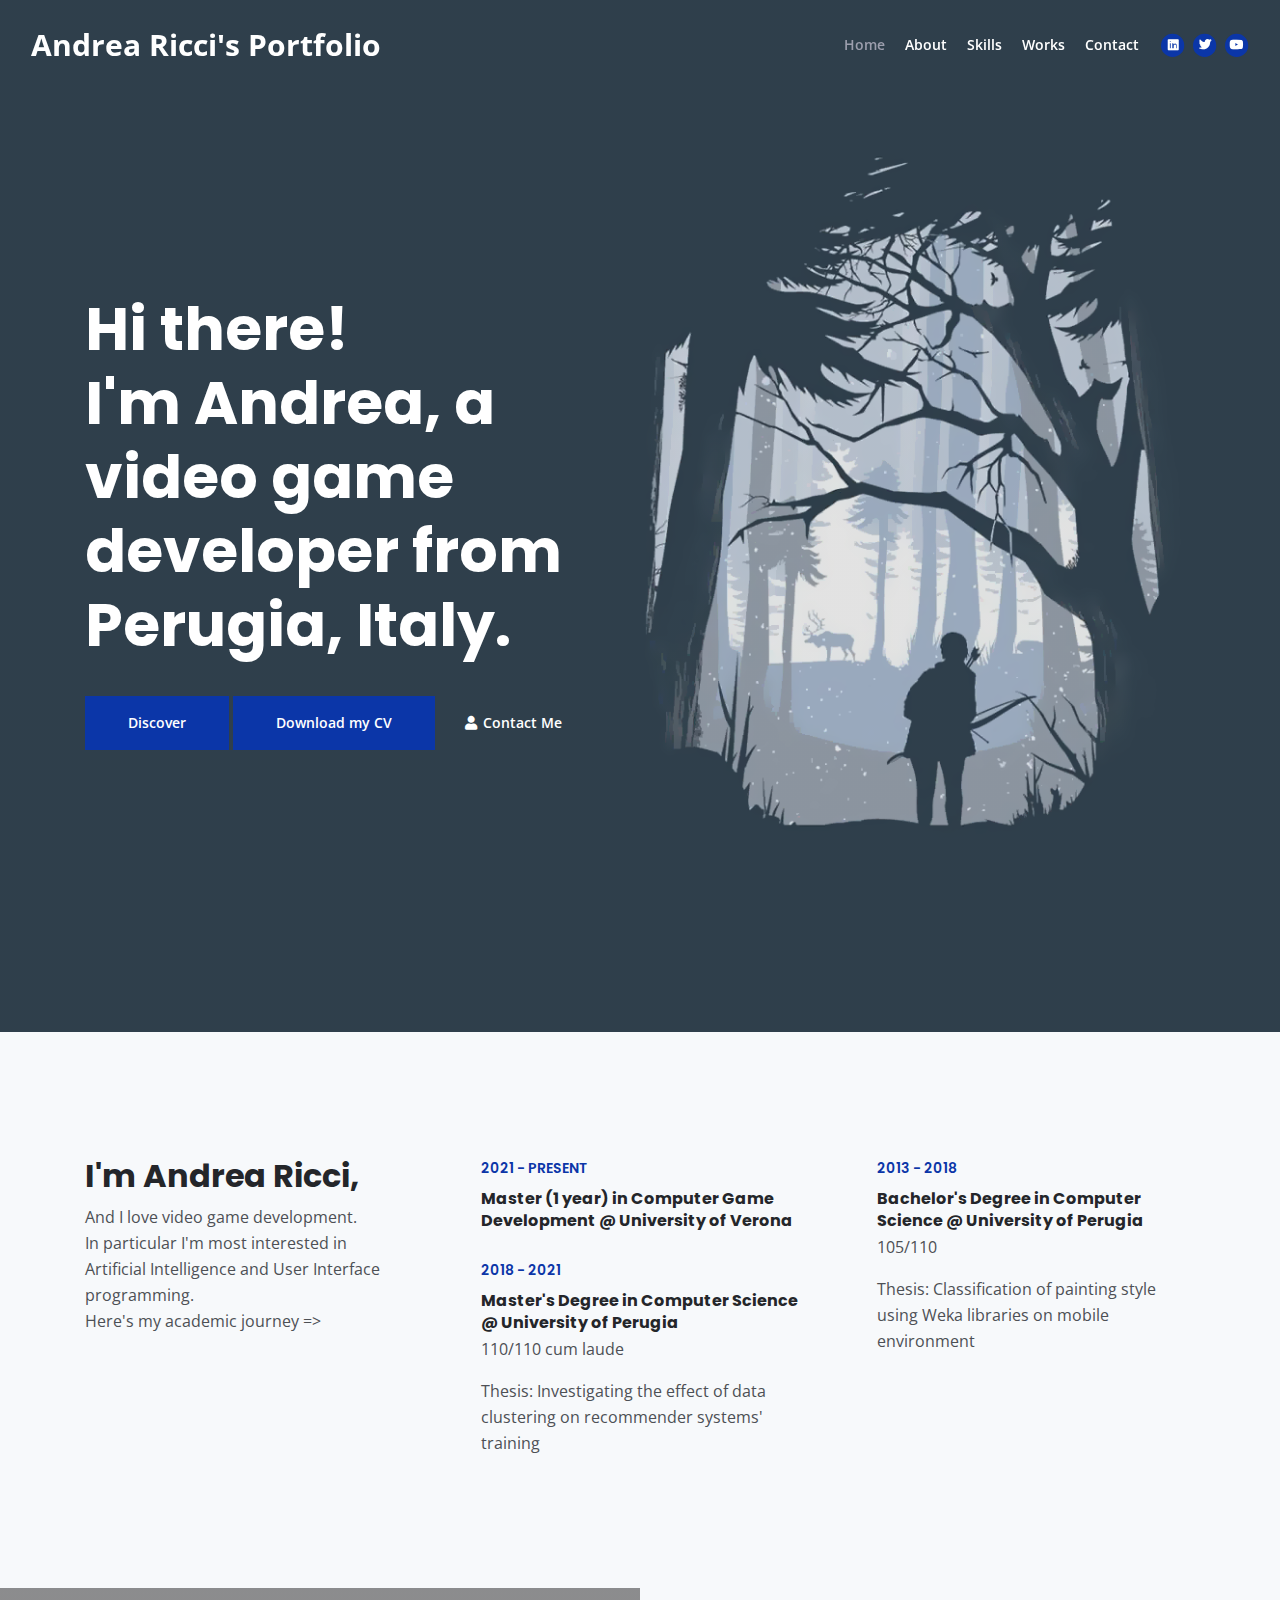
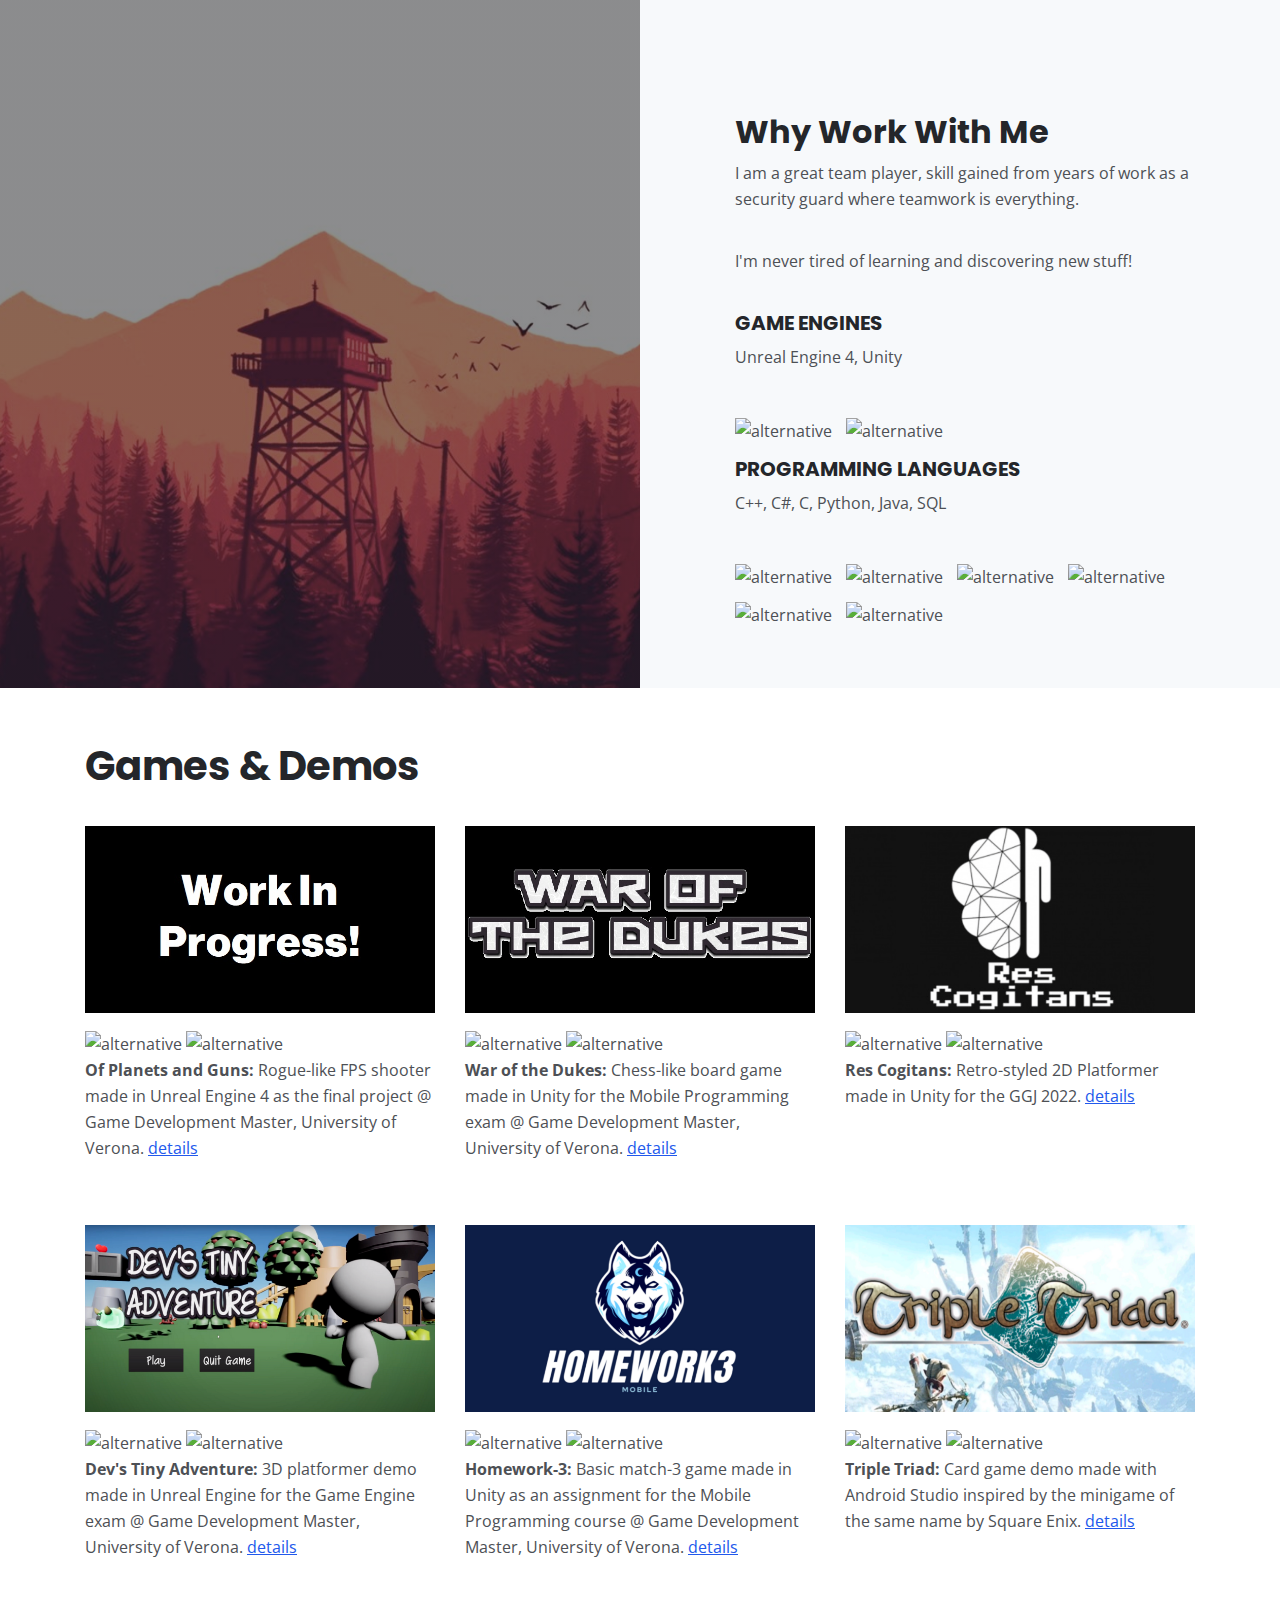
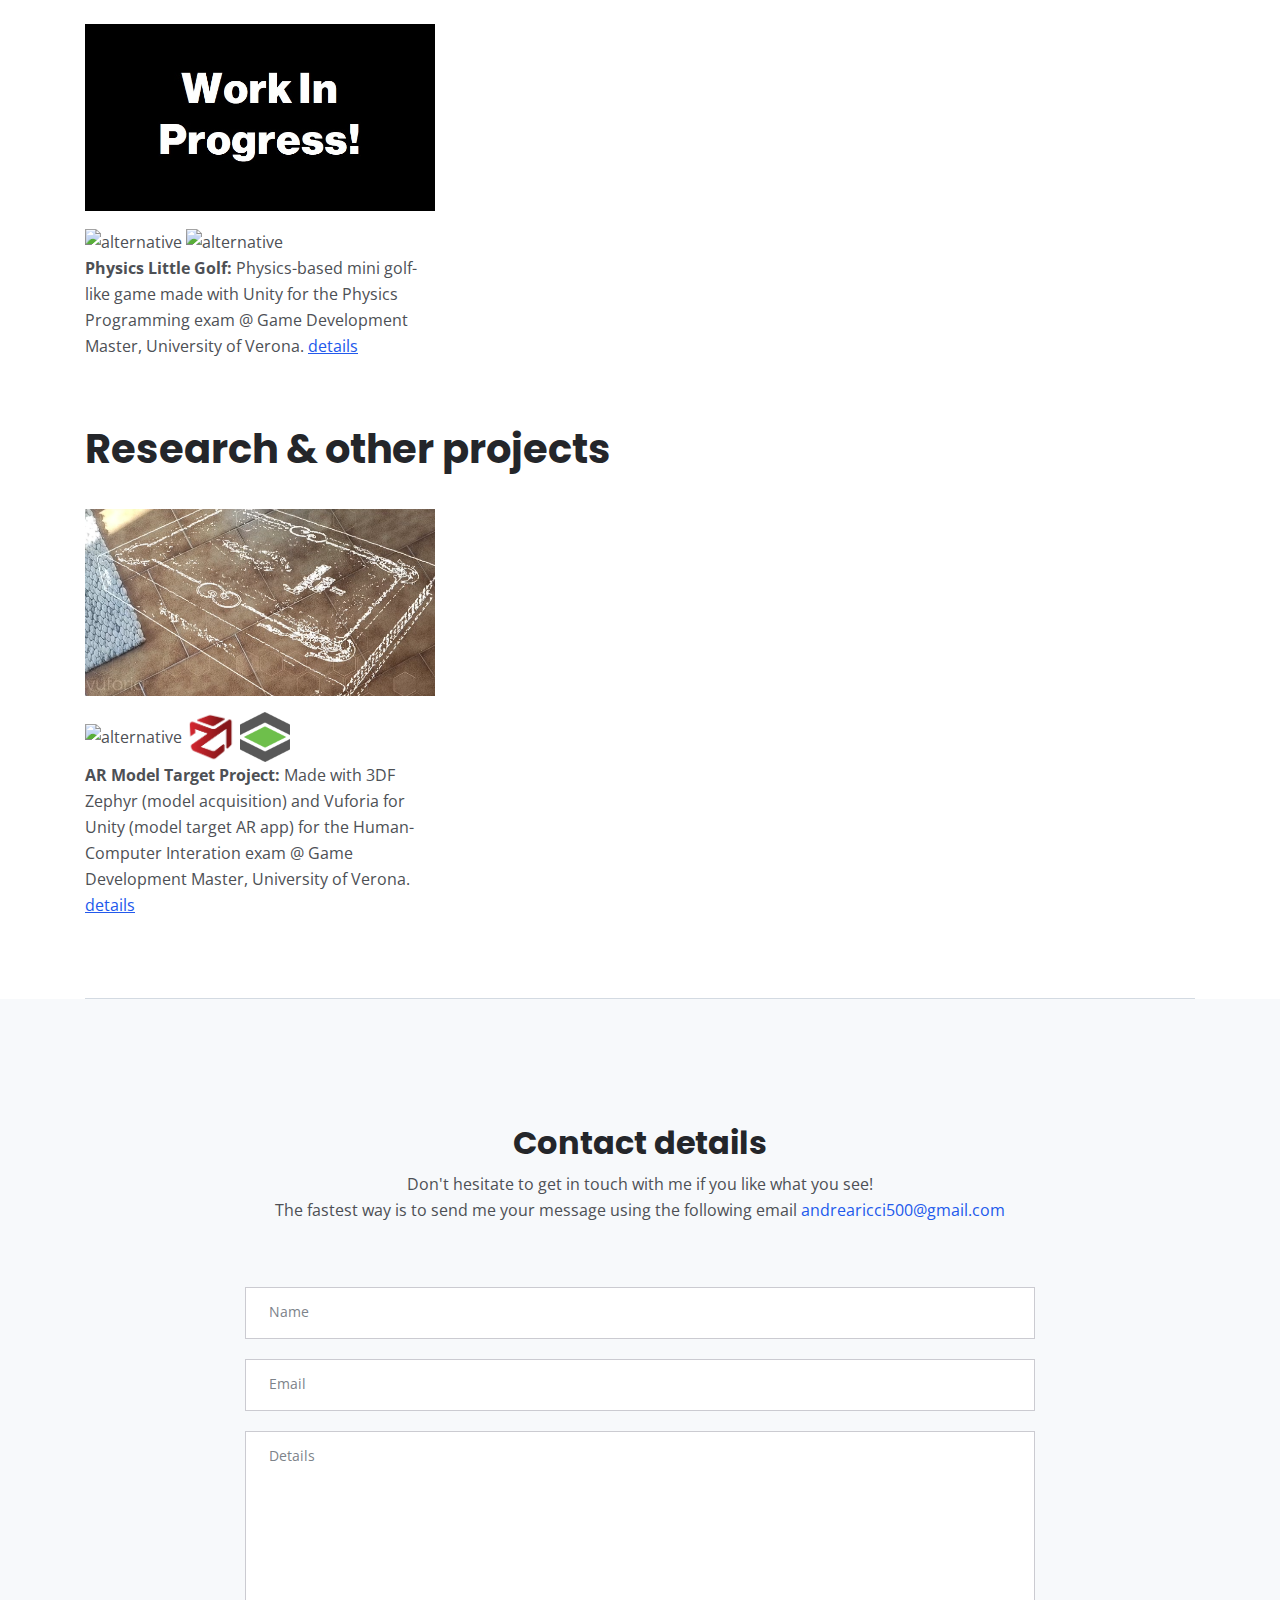
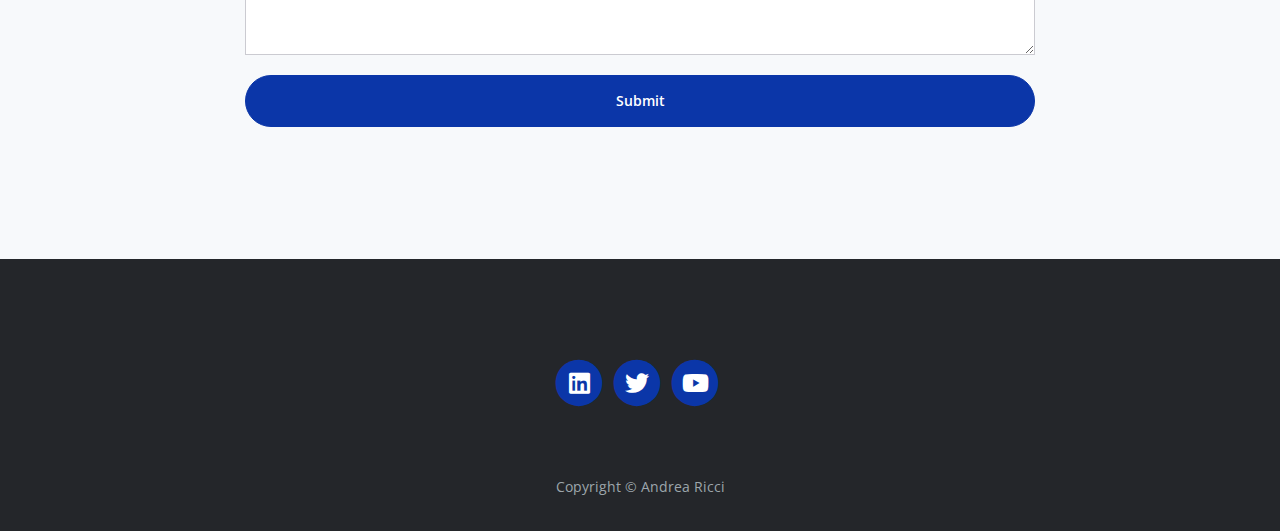
==== commit 37a06ce5: "Add works & first other project" ====
--- a/index.html
+++ b/index.html
@@ -5,22 +5,23 @@
     <meta name="viewport" content="width=device-width, initial-scale=1, shrink-to-fit=no">
     
     <!-- SEO Meta Tags -->
-    <meta name="description" content="Your description">
-    <meta name="author" content="Your name">
+    <meta name="description" content="Andrea Ricci's Portfolio">
+    <meta name="author" content="Andrea Ricci">
 
     <!-- OG Meta Tags to improve the way the post looks when you share the page on Facebook, Twitter, LinkedIn -->
-	<meta property="og:site_name" content="" /> <!-- website name -->
+	<meta property="og:site_name" content="Andrea Ricci's Portfolio" /> <!-- website name -->
 	<meta property="og:site" content="" /> <!-- website link -->
-	<meta property="og:title" content=""/> <!-- title shown in the actual shared post -->
+	<meta property="og:title" content="Andrea Ricci's Portfolio"/> <!-- title shown in the actual shared post -->
 	<meta property="og:description" content="" /> <!-- description shown in the actual shared post -->
 	<meta property="og:image" content="" /> <!-- image link, make sure it's jpg -->
 	<meta property="og:url" content="" /> <!-- where do you want your post to link to -->
 	<meta name="twitter:card" content="summary_large_image"> <!-- to have large image post format in Twitter -->
 
     <!-- Webpage Title -->
-    <title>Mark Webpage Title</title>
+    <title>Andrea Ricci's Portfolio</title>
     
     <!-- Styles -->
+    <link rel="stylesheet" href="https://cdn.jsdelivr.net/gh/devicons/devicon@v2.15.1/devicon.min.css">
     <link rel="preconnect" href="https://fonts.gstatic.com">
     <link href="https://fonts.googleapis.com/css2?family=Open+Sans:ital,wght@0,400;0,600;0,700;1,400&family=Poppins:wght@600&display=swap" rel="stylesheet">
     <link href="css/bootstrap.css" rel="stylesheet">
@@ -28,19 +29,16 @@
 	<link href="css/styles.css" rel="stylesheet">
 	
 	<!-- Favicon  -->
-    <link rel="icon" href="images/favicon.png">
+    <link rel="icon" href="images/AndreaRicciFavIcon.png">
 </head>
 <body data-spy="scroll" data-target=".fixed-top">
     
     <!-- Navigation -->
     <nav class="navbar navbar-expand-lg fixed-top navbar-dark">
         <div class="container">
-            
-            <!-- Image Logo -->
-            <a class="navbar-brand logo-image" href="index.html"><img src="images/logo.svg" alt="alternative"></a>  
 
             <!-- Text Logo - Use this if you don't have a graphic logo -->
-            <!-- <a class="navbar-brand logo-text page-scroll" href="index.html">Mark</a> -->
+            <a class="navbar-brand logo-text page-scroll" href="index.html">Andrea Ricci's Portfolio</a>
 
             <button class="navbar-toggler p-0 border-0" type="button" data-toggle="offcanvas">
                 <span class="navbar-toggler-icon"></span>
@@ -55,17 +53,10 @@
                         <a class="nav-link page-scroll" href="#about">About</a>
                     </li>
                     <li class="nav-item">
-                        <a class="nav-link page-scroll" href="#services">Services</a>
+                        <a class="nav-link page-scroll" href="#skills">Skills</a>
                     </li>
-                    <li class="nav-item dropdown">
-                        <a class="nav-link dropdown-toggle" href="#" id="dropdown01" data-toggle="dropdown" aria-haspopup="true" aria-expanded="false">Drop</a>
-                        <div class="dropdown-menu" aria-labelledby="dropdown01">
-                            <a class="dropdown-item page-scroll" href="project.html">Project Details</a>
-                            <div class="dropdown-divider"></div>
-                            <a class="dropdown-item page-scroll" href="terms.html">Terms Conditions</a>
-                            <div class="dropdown-divider"></div>
-                            <a class="dropdown-item page-scroll" href="privacy.html">Privacy Policy</a>
-                        </div>
+                    <li class="nav-item">
+                        <a class="nav-link page-scroll" href="#works">Works</a>
                     </li>
                     <li class="nav-item">
                         <a class="nav-link page-scroll" href="#contact">Contact</a>
@@ -73,17 +64,23 @@
                 </ul>
                 <span class="nav-item social-icons">
                     <span class="fa-stack">
-                        <a href="#your-link">
+                        <a href="https://www.linkedin.com/in/andrea-ricci-718073181/">
                             <i class="fas fa-circle fa-stack-2x"></i>
-                            <i class="fab fa-facebook-f fa-stack-1x"></i>
+                            <i class="fab fa-linkedin fa-stack-1x"></i>
                         </a>
                     </span>
                     <span class="fa-stack">
-                        <a href="#your-link">
+                        <a href="https://twitter.com/ARicci500">
                             <i class="fas fa-circle fa-stack-2x"></i>
                             <i class="fab fa-twitter fa-stack-1x"></i>
                         </a>
                     </span>
+                    <span class="fa-stack">
+                        <a href="https://www.youtube.com/channel/UCauQwnTGN9__XNLDUkqwe2Q">
+                            <i class="fas fa-circle fa-stack-2x"></i>
+                            <i class="fab fa-youtube fa-stack-1x"></i>
+                        </a>
+                    </span>
                 </span>
             </div> <!-- end of navbar-collapse -->
         </div> <!-- end of container -->
@@ -97,8 +94,9 @@
             <div class="row">
                 <div class="col-lg-6">
                     <div class="text-container">
-                        <h1 class="h1-large">I love to create beautiful and efficient websites</h1>
+                        <h1 class="h1-large">Hi there! <br> I'm Andrea, a video game developer from Perugia, Italy.</h1>
                         <a class="btn-solid-lg page-scroll" href="#about">Discover</a>
+                        <a class="btn-solid-lg page-scroll" href="#about">Download my CV</a>
                         <a class="btn-outline-lg page-scroll" href="#contact"><i class="fas fa-user"></i>Contact Me</a>
                     </div> <!-- end of text-container -->
                 </div> <!-- end of col -->
@@ -114,28 +112,27 @@
             <div class="row">
                 <div class="col-lg-4">
                     <div class="text-container first">
-                        <h2>Hi there I'm Mark,</h2>
-                        <p>And I love to create beautiful and efficient websites for my customers. I love going through the entire process with the customer from concept, to design and then development and launch</p>
+                        <h2>I'm Andrea Ricci,</h2>
+                        <p>And I love video game development. <br> In particular I'm most interested in Artificial Intelligence and User Interface programming. <br>Here's my academic journey =></p>
                     </div> <!-- end of text-container -->
                 </div> <!-- end of col -->
                 <div class="col-lg-4">
                     <div class="text-container second">
-                        <div class="time">2019 - PRESENT</div>
-                        <h6>Freelance Web Developer</h6>
-                        <p>Working happily on my own web projects</p>
-                        <div class="time">2018 - 2019</div>
-                        <h6>Lead Web Developer</h6>
-                        <p>Beautiful project for a major digital agency</p>
+                        <div class="time">2021 - PRESENT</div>
+                        <h6>Master (1 year) in Computer Game Development @ University of Verona</h6>
+                        <h6><br></h6>
+                        <div class="time">2018 - 2021</div>
+                        <h6>Master's Degree in Computer Science @ University of Perugia</h6>
+                        <p>110/110 cum laude</p>
+                        <p>Thesis: Investigating the effect of data clustering on recommender systems' training </p>
                     </div> <!-- end of text-container -->
                 </div> <!-- end of col -->
                 <div class="col-lg-4">
                     <div class="text-container third">
-                        <div class="time">2017 - 2018</div>
-                        <h6>Senior Web Designer</h6>
-                        <p>Inhouse web designer for ecommerce firm</p>
-                        <div class="time">2016 - 2017</div>
-                        <h6>Junior Web Designer</h6>
-                        <p>Junior web designer for small web agency</p>
+                        <div class="time">2013 - 2018</div>
+                        <h6>Bachelor's Degree in Computer Science @ University of Perugia </h6>
+                        <p>105/110</p>
+                        <p>Thesis: Classification of painting style using Weka libraries on mobile environment</p>
                     </div> <!-- end of text-container -->
                 </div> <!-- end of col -->
             </div> <!-- end of row -->
@@ -143,46 +140,8 @@
     </div> <!-- end of basic-1 -->
     <!-- end of about -->
 
-
-    <!-- Services -->
-    <div id="services" class="basic-2">
-        <div class="container">
-            <div class="row">
-                <div class="col-lg-12">
-                    <h2 class="h2-heading">Offered services</h2>
-                    <p class="p-heading">Web design and development have been my bread and butter for more than 5 years. During that time I've discovered that I can help startups and companies with the following services</p>
-                </div> <!-- end of col -->
-            </div> <!-- end of row -->
-            <div class="row">
-                <div class="col-lg-4">
-                    <div class="text-box">
-                        <i class="far fa-gem"></i>
-                        <h4>DESIGN</h4>
-                        <p>Successful online projects start with good design. It establishes a solid foundation for future development and allows for long term growth</p>
-                    </div> <!-- end of text-box -->
-                </div> <!-- end of col -->
-                <div class="col-lg-4">
-                    <div class="text-box">
-                        <i class="fas fa-code"></i>
-                        <h4>DEVELOPMENT</h4>
-                        <p>I can code my own designs or even use the customer's design as base. My focus is to generate clean code that's well structured for reliability</p>
-                    </div> <!-- end of text-box -->
-                </div> <!-- end of col -->
-                <div class="col-lg-4">
-                    <div class="text-box">
-                        <i class="fas fa-tv"></i>
-                        <h4>BASIC SEO</h4>
-                        <p>i can setup your project to use basic SEO principles which will push your project to the first page on search engines and save you ads money</p>
-                    </div> <!-- end of text-box -->
-                </div> <!-- end of col -->
-            </div> <!-- end of row -->
-        </div> <!-- end of container -->
-    </div> <!-- end of basic-2 -->
-    <!-- end of services -->
-
-
     <!-- Details -->
-	<div class="split">
+	<div id="skills" class="split">
 		<div class="area-1">
 		</div><!-- end of area-1 on same line and no space between comments to eliminate margin white space --><div class="area-2 bg-gray">
             <div class="container">    
@@ -192,19 +151,27 @@
                         <!-- Text Container -->
                         <div class="text-container">
                             <h2>Why Work With Me</h2>
-                            <p>I am a great communicator and love to invest the necessary time to understand the customer's problem very well</p>
-                            <h5>DESIGN TOOLS</h5>
-                            <p>My favorite design tools are Photoshop and Illustrator but I can create designs in Figma, Sketch and Adobe XD too</p>
-                            <h5>DEVELOPMENT SKILLS</h5>
-                            <p>I am familiar and work on a daily basis with HTML, CSS, JavaScript, Bootstrap and other modern frameworks</p>
-                            
+                            <p>I am a great team player, skill gained from years of work as a security guard where teamwork is everything.</p><p>I'm never tired of learning and discovering new stuff!</p>
+                            <h5>GAME ENGINES</h5>
+                            Unreal Engine 4, Unity
+            				<div class="icons-container">
+            				<img src="https://cdn.jsdelivr.net/gh/devicons/devicon/icons/unity/unity-original.svg" alt="alternative">
+            				<img src="https://cdn.jsdelivr.net/gh/devicons/devicon/icons/unrealengine/unrealengine-original.svg" alt="alternative">
+                            </div> <!-- end of icons-container -->
+
+                            <h5>PROGRAMMING LANGUAGES</h5>
+                            C++, C#, C, Python, Java, SQL
                             <div class="icons-container">
-                                <img src="images/details-icon-photoshop.png" alt="alternative">
-                                <img src="images/details-icon-illustrator.png" alt="alternative">
-                                <img src="images/details-icon-html.png" alt="alternative">
-                                <img src="images/details-icon-css.png" alt="alternative">
-                                <img src="images/details-icon-bootstrap.png" alt="alternative">
-                                <img src="images/details-icon-javascript.png" alt="alternative">
+                                <img src="https://cdn.jsdelivr.net/gh/devicons/devicon/icons/cplusplus/cplusplus-plain.svg" alt="alternative">
+                                <img src="https://cdn.jsdelivr.net/gh/devicons/devicon/icons/csharp/csharp-plain.svg" alt="alternative">
+                                <img src="https://cdn.jsdelivr.net/gh/devicons/devicon/icons/c/c-plain.svg" alt="alternative">
+                                <img src="https://cdn.jsdelivr.net/gh/devicons/devicon/icons/python/python-plain.svg" alt="alternative">
+            					<img src="https://cdn.jsdelivr.net/gh/devicons/devicon/icons/java/java-plain.svg" alt="alternative"/>
+            					<img src="https://cdn.jsdelivr.net/gh/devicons/devicon/icons/postgresql/postgresql-plain.svg" alt = "alternative"/>
+
+          
+          
+          
                             </div> <!-- end of icons-container -->
                         </div> <!-- end of text-container -->
                         <!-- end of text container -->
@@ -214,193 +181,135 @@
             </div> <!-- end of container -->
 		</div> <!-- end of area-2 -->
     </div> <!-- end of split -->
+    <div class="row">
+    <br><br>
+    </div>
     <!-- end of details -->
 
-
-    <!-- Projects -->
-    <div id="projects" class="basic-3">
-        <div class="container">
-            <div class="row">
-                <div class="col-lg-12">
-                    <h2 class="h2-heading">Delivered projects</h2>
-                    <p class="p-heading">Listed below are some of the most representative projects I've worked on. They range from basic web design for presentation sites to advanced web development for online shops</p>
-                </div> <!-- end of col -->
-            </div> <!-- end of row -->
-            <div class="row">
-                <div class="col-lg-12">
-                    <div class="text-container">
-                        <div class="image-container">
-                            <a href="project.html">
-                                <img class="img-fluid" src="images/project-1.jpg" alt="alternative">
-                            </a>
-                        </div> <!-- end of image-container -->
-                        <p><strong>For:</strong> Jumbotron, <strong>Project:</strong> web design for their corporate websites and landing pages for marketing campaigns <a class="blue" href="project.html">details</a></p>
-                    </div> <!-- end of text-container -->
-                    <div class="text-container">
-                        <div class="image-container">
-                            <a href="project.html">
-                                <img class="img-fluid" src="images/project-2.jpg" alt="alternative">
-                            </a>
-                        </div> <!-- end of image-container -->
-                        <p><strong>For:</strong> Carsrepo, <strong>Project:</strong> designed and developed modern platform for purchasing second hand cars online <a class="blue" href="project.html">details</a></p>
-                    </div> <!-- end of text-container -->
-                    <div class="text-container">
-                        <div class="image-container">
-                            <a href="project.html">
-                                <img class="img-fluid" src="images/project-3.jpg" alt="alternative">
-                            </a>
-                        </div> <!-- end of image-container -->
-                        <p><strong>For:</strong> Truevideo, <strong>Project:</strong> created a custom video editing and upload web app for this awesome team <a class="blue" href="project.html">details</a></p>
-                    </div> <!-- end of text-container -->
-                    <div class="text-container">
-                        <div class="image-container">
-                            <a href="project.html">
-                                <img class="img-fluid" src="images/project-4.jpg" alt="alternative">
-                            </a>
-                        </div> <!-- end of image-container -->
-                        <p><strong>For:</strong> Evolosim, <strong>Project:</strong> complete redesign of their corporate website and platform update for their online shop <a class="blue" href="project.html">details</a></p>
-                    </div> <!-- end of text-container -->
-                </div> <!-- end of col -->
-            </div> <!-- end of row -->
-        </div> <!-- end of container -->
-    </div> <!-- end of basic-3 -->
-    <!-- end of projects -->
-
-
     <!-- Works -->
-    <div class="basic-4">
-        <div class="container">
-            <div class="row">
-                <div class="col-lg-4">
-                    <div class="text-container">
-                        <div class="image-container">
-                            <a href="project.html">
-                                <img class="img-fluid" src="images/work-1.jpg" alt="alternative">
-                            </a>
-                        </div> <!-- end of image-container -->
-                        <p><strong>For:</strong> Zigoland, <strong>Project:</strong> started a new website from ground up for a new product <a class="blue" href="project.html">details</a></p>
-                    </div> <!-- end of text-container -->
-                </div> <!-- end of col -->
-                <div class="col-lg-4">
-                    <div class="text-container">
-                        <div class="image-container">
-                            <a href="project.html">
-                                <img class="img-fluid" src="images/work-2.jpg" alt="alternative">
-                            </a>
-                        </div> <!-- end of image-container -->
-                        <p><strong>For:</strong> Visodream, <strong>Project:</strong> developed a new forum for the Visodream community <a class="blue" href="project.html">details</a></p>
-                    </div> <!-- end of text-container -->
-                </div> <!-- end of col -->
-                <div class="col-lg-4">
-                    <div class="text-container">
-                        <div class="image-container">
-                            <a href="project.html">
-                                <img class="img-fluid" src="images/work-3.jpg" alt="alternative">
-                            </a>
-                        </div> <!-- end of image-container -->
-                        <p><strong>For:</strong> Primoday, <strong>Project:</strong> complete redesign of their corporate website and platform <a class="blue" href="project.html">details</a></p>
-                    </div> <!-- end of text-container -->
-                </div> <!-- end of col -->
-            </div> <!-- end of row -->
-            <div class="row">
-                <div class="col-lg-4">
-                    <div class="text-container">
-                        <div class="image-container">
-                            <a href="project.html">
-                                <img class="img-fluid" src="images/work-4.jpg" alt="alternative">
-                            </a>
-                        </div> <!-- end of image-container -->
-                        <p><strong>For:</strong> Nextlite, <strong>Project:</strong> created a custom video editing and upload web app <a class="blue" href="project.html">details</a></p>
-                    </div> <!-- end of text-container -->
-                </div> <!-- end of col -->
-                <div class="col-lg-4">
-                    <div class="text-container">
-                        <div class="image-container">
-                            <a href="project.html">
-                                <img class="img-fluid" src="images/work-5.jpg" alt="alternative">
-                            </a>
-                        </div> <!-- end of image-container -->
-                        <p><strong>For:</strong> Syncnow, <strong>Project:</strong> web design for their corporate websites and landing pages <a class="blue" href="project.html">details</a></p>
-                    </div> <!-- end of text-container -->
-                </div> <!-- end of col -->
-                <div class="col-lg-4">
-                    <div class="text-container">
-                        <div class="image-container">
-                            <a href="project.html">
-                                <img class="img-fluid" src="images/work-6.jpg" alt="alternative">
-                            </a>
-                        </div> <!-- end of image-container -->
-                        <p><strong>For:</strong> Shifter, <strong>Project:</strong> started a new website from ground up for a new product <a class="blue" href="project.html">details</a></p>
-                    </div> <!-- end of text-container -->
-                </div> <!-- end of col -->
-            </div> <!-- end of row -->
+    <div id="works" class="basic-4">
+        <div class="container">
+
+        	<h1>Games & Demos</h1><br>
+            <div class="row">
+            	<div class="col-lg-4">
+                    <div class="text-container">
+                        <div class="image-container">
+                            <a href="ofplanetsandguns.html">
+                                <img class="img-fluid" src="images/work-ofplanetsandguns.jpg" alt="alternative">
+                            </a>
+                        </div> <!-- end of image-container -->
+                        <img src="https://cdn.jsdelivr.net/gh/devicons/devicon/icons/unrealengine/unrealengine-original.svg" alt="alternative" width = "50" height="50">
+            			<img src="https://cdn.jsdelivr.net/gh/devicons/devicon/icons/cplusplus/cplusplus-plain.svg" alt="alternative" width = "50" height="50">
+                        <p><strong>Of Planets and Guns:</strong> Rogue-like FPS shooter made in Unreal Engine 4 as the final project @ Game Development Master, University of Verona. <a class="blue" href="ofplanetsandguns.html">details</a></p>
+                    </div> <!-- end of text-container -->
+                </div> <!-- end of col -->
+
+                <div class="col-lg-4">
+                    <div class="text-container">
+                        <div class="image-container">
+                            <a href="warofthedukes.html">
+                                <img class="img-fluid" src="images/work-warofthedukes.jpg" alt="alternative">
+                            </a>
+                        </div> <!-- end of image-container -->
+                        <img src="https://cdn.jsdelivr.net/gh/devicons/devicon/icons/unity/unity-original.svg" alt="alternative" width = "50" height="50">
+            			<img src="https://cdn.jsdelivr.net/gh/devicons/devicon/icons/csharp/csharp-plain.svg" alt = "alternative" width = "50" height="50">
+                        <p><strong>War of the Dukes:</strong> Chess-like board game made in Unity for the Mobile Programming exam @ Game Development Master, University of Verona. <a class="blue" href="warofthedukes.html">details</a></p>
+                    </div> <!-- end of text-container -->
+                </div> <!-- end of col -->
+
+                <div class="col-lg-4">
+                    <div class="text-container">
+                        <div class="image-container">
+                            <a href="rescogitans.html">
+                                <img class="img-fluid" src="images/work-rescogitans.jpg" alt="alternative">
+                            </a>
+                        </div> <!-- end of image-container -->
+                        <img src="https://cdn.jsdelivr.net/gh/devicons/devicon/icons/unity/unity-original.svg" alt="alternative" width = "50" height="50"/>
+            			<img src="https://cdn.jsdelivr.net/gh/devicons/devicon/icons/csharp/csharp-plain.svg" alt = "alternative" width = "50" height="50"/>
+                        <p><strong>Res Cogitans:</strong> Retro-styled 2D Platformer made in Unity for the GGJ 2022. <a class="blue" href="rescogitans.html">details</a></p>
+                    </div> <!-- end of text-container -->
+                </div> <!-- end of col -->
+
+            </div> <!-- end of row -->
+
+            <div class="row">
+            	<div class="col-lg-4">
+                    <div class="text-container">
+                        <div class="image-container">
+                            <a href="devstinyadventure.html">
+                                <img class="img-fluid" src="images/work-devstinyadventure.png" alt="alternative">
+                            </a>
+                        </div> <!-- end of image-container -->
+                        <img src="https://cdn.jsdelivr.net/gh/devicons/devicon/icons/unrealengine/unrealengine-original.svg" alt="alternative" width = "50" height="50">
+            			<img src="https://cdn.jsdelivr.net/gh/devicons/devicon/icons/cplusplus/cplusplus-plain.svg" alt="alternative" width = "50" height="50">
+                        <p><strong>Dev's Tiny Adventure:</strong> 3D platformer demo made in Unreal Engine for the Game Engine exam @ Game Development Master, University of Verona. <a class="blue" href="devstinyadventure.html">details</a></p>
+                    </div> <!-- end of text-container -->
+                </div> <!-- end of col -->
+
+                <div class="col-lg-4">
+                    <div class="text-container">
+                        <div class="image-container">
+                            <a href="homework3.html">
+                                <img class="img-fluid" src="images/work-homework3.png" alt="alternative">
+                            </a>
+                        </div> <!-- end of image-container -->
+                        <img src="https://cdn.jsdelivr.net/gh/devicons/devicon/icons/unity/unity-original.svg" alt="alternative" width = "50" height="50">
+            			<img src="https://cdn.jsdelivr.net/gh/devicons/devicon/icons/csharp/csharp-plain.svg" alt = "alternative" width = "50" height="50">
+                        <p><strong>Homework-3:</strong> Basic match-3 game made in Unity as an assignment for the Mobile Programming course @ Game Development Master, University of Verona. <a class="blue" href="homework3.html">details</a></p>
+                    </div> <!-- end of text-container -->
+                </div> <!-- end of col -->
+
+                <div class="col-lg-4">
+                    <div class="text-container">
+                        <div class="image-container">
+                            <a href="tripletriad.html">
+                                <img class="img-fluid" src="images/work-tripletriad.png" alt="alternative">
+                            </a>
+                        </div> <!-- end of image-container -->
+                        <img src="https://cdn.jsdelivr.net/gh/devicons/devicon/icons/android/android-plain.svg" alt="alternative" width = "50" height="50">
+                        <img src="https://cdn.jsdelivr.net/gh/devicons/devicon/icons/java/java-plain.svg" alt="alternative" width = "50" height="50">            			
+                        <p><strong>Triple Triad:</strong> Card game demo made with Android Studio inspired by the minigame of the same name by Square Enix. <a class="blue" href="tripletriad.html">details</a></p>
+                    </div> <!-- end of text-container -->
+                </div> <!-- end of col -->
+            </div> <!-- end of row -->
+
+            <div class="row">
+                <div class="col-lg-4">
+                    <div class="text-container">
+                        <div class="image-container">
+                            <a href="physicslittlegolf.html">
+                                <img class="img-fluid" src="images/work-ofplanetsandguns.jpg" alt="alternative">
+                            </a>
+                        </div> <!-- end of image-container -->
+                        <img src="https://cdn.jsdelivr.net/gh/devicons/devicon/icons/unity/unity-original.svg" alt="alternative" width = "50" height="50">
+            			<img src="https://cdn.jsdelivr.net/gh/devicons/devicon/icons/csharp/csharp-plain.svg" alt = "alternative" width = "50" height="50">
+                        <p><strong>Physics Little Golf:</strong> Physics-based mini golf-like game made with Unity for the Physics Programming exam @ Game Development Master, University of Verona. <a class="blue" href="physicslittlegolf.html">details</a></p>
+                    </div> <!-- end of text-container -->
+                </div> <!-- end of col -->
+            </div> <!-- end of row -->
+
+            <h1>Research & other projects</h1><br>
+
+            <div class="row">
+                <div class="col-lg-4">
+                    <div class="text-container">
+                        <div class="image-container">
+                            <a href="modeltarget.html">
+                                <img class="img-fluid" src="images/work-modeltarget.png" alt="alternative">
+                            </a>
+                        </div> <!-- end of image-container -->
+                        <img src="https://cdn.jsdelivr.net/gh/devicons/devicon/icons/unity/unity-original.svg" alt="alternative" width = "50" height="50"/>
+                    	<img src="images/ZephyrLogo.png" width = "50" height="50"/>
+                    	<img src="images/VuforiaLogo.png" width = "50" height="50"/>
+                        <p><strong>AR Model Target Project:</strong> Made with 3DF Zephyr (model acquisition) and Vuforia for Unity (model target AR app) for the Human-Computer Interation exam @ Game Development Master, University of Verona. <a class="blue" href="modeltarget.html">details</a></p>
+                    </div> <!-- end of text-container -->
+                </div> <!-- end of col -->
+            </div> <!-- end of row -->
+
         </div> <!-- end of container -->
     </div> <!-- end of basic-4 -->
     <!-- end of works -->
-
-
-    <!-- Testimonials -->
-    <div class="cards-1">
-        <div class="container">
-            <div class="row">
-                <div class="col-lg-12">
-                    <h2 class="h2-heading">A few words from people that chose to work with me</h2>
-                </div> <!-- end of col -->
-            </div> <!-- end of row -->
-            <div class="row">
-                <div class="col-lg-12">
-                    
-                    <!-- Card -->
-                    <div class="card">
-                        <div class="card-body">
-                            <p class="testimonial-text">“Mark is a skilled developer which will do everything possible to deliver the project on time and I really appreciate that”</p>
-                            <div class="details">
-                                <img src="images/testimonial-1.jpg" alt="alternative">
-                                <div class="text">
-                                    <div class="testimonial-author">Samantha Bloom</div>
-                                    <div class="occupation">Team Leader - Syncnow</div>
-                                </div> <!-- end of text -->
-                            </div> <!-- end of testimonial-details -->
-                        </div>
-                    </div>
-                    <!-- end of card -->
-
-                    <!-- Card -->
-                    <div class="card">
-                        <div class="card-body">
-                            <p class="testimonial-text">“Loved to work with Mark he's such an awesome developer with great attention to details. He also has a great eye for design”</p>
-                            <div class="details">
-                                <img src="images/testimonial-2.jpg" alt="alternative">
-                                <div class="text">
-                                    <div class="testimonial-author">John Rowling</div>
-                                    <div class="occupation">Marketing Manager - Nexlite</div>
-                                </div> <!-- end of text -->
-                            </div> <!-- end of testimonial-details -->
-                        </div>
-                    </div>
-                    <!-- end of card -->
-
-                    <!-- Card -->
-                    <div class="card">
-                        <div class="card-body">
-                            <p class="testimonial-text">“So glad we started working with Mark. We've used many times his design and development skills for our inhouse online projects”</p>
-                            <div class="details">
-                                <img src="images/testimonial-3.jpg" alt="alternative">
-                                <div class="text">
-                                    <div class="testimonial-author">Lana Smith</div>
-                                    <div class="occupation">General Manager - Shifter</div>
-                                </div> <!-- end of text -->
-                            </div> <!-- end of testimonial-details -->
-                        </div>
-                    </div>
-                    <!-- end of card -->
-
-                </div> <!-- end of col -->
-            </div> <!-- end of row -->
-        </div> <!-- end of container -->
-    </div> <!-- end of cards-1 -->
-    <!-- end of testimonials -->
-
 
     <!-- Section Divider -->
     <div class="container">
@@ -412,95 +321,13 @@
     </div> <!-- end of container -->
     <!-- end of section divider -->
 
-
-    <!-- Questions -->
-    <div class="accordion-1">
-        <div class="container">
-            <div class="row">
-                <div class="col-lg-12">
-                    <h2 class="h2-heading">Frequent questions</h2>
-                </div> <!-- end of col -->
-            </div> <!-- end of row -->
-            <div class="row">
-                <div class="col-lg-12">
-
-                    <div class="accordion" id="accordionExample">
-                        <div class="card">
-                            <div class="card-header" id="headingOne">
-                                <button class="btn btn-link btn-block text-left" type="button" data-toggle="collapse" data-target="#collapseOne" aria-expanded="true" aria-controls="collapseOne">
-                                    How can I contact you and quickly get a quote for my online project?
-                                </button>
-                            </div>
-                            <div id="collapseOne" class="collapse show" aria-labelledby="headingOne" data-parent="#accordionExample">
-                                <div class="card-body">
-                                    The best way to reach me is through the contact form of by messaging me on my social media accounts. For a fast quote make sure your provide many project details
-                                </div>
-                            </div>
-                        </div>
-                        <div class="card">
-                            <div class="card-header" id="headingTwo">
-                                <button class="btn btn-link btn-block text-left collapsed" type="button" data-toggle="collapse" data-target="#collapseTwo" aria-expanded="false" aria-controls="collapseTwo">
-                                    Do you create designs from the ground up or you are using themes?
-                                </button>
-                            </div>
-                            <div id="collapseTwo" class="collapse" aria-labelledby="headingTwo" data-parent="#accordionExample">
-                                <div class="card-body">
-                                    The best way to reach me is through the contact form of by messaging me on my social media accounts. For a fast quote make sure your provide many project details
-                                </div>
-                            </div>
-                        </div>
-                        <div class="card">
-                            <div class="card-header" id="headingThree">
-                                <button class="btn btn-link btn-block text-left collapsed" type="button" data-toggle="collapse" data-target="#collapseThree" aria-expanded="false" aria-controls="collapseThree">
-                                    Will I receive any included maintenance or warranty after project delivery?
-                                </button>
-                            </div>
-                            <div id="collapseThree" class="collapse" aria-labelledby="headingThree" data-parent="#accordionExample">
-                                <div class="card-body">
-                                    The best way to reach me is through the contact form of by messaging me on my social media accounts. For a fast quote make sure your provide many project details
-                                </div>
-                            </div>
-                        </div>
-                        <div class="card">
-                            <div class="card-header" id="headingFour">
-                                <button class="btn btn-link btn-block text-left collapsed" type="button" data-toggle="collapse" data-target="#collapseFour" aria-expanded="false" aria-controls="collapseFour">
-                                    If something goes wrong with the project can I have my money back?
-                                </button>
-                            </div>
-                            <div id="collapseFour" class="collapse" aria-labelledby="headingFour" data-parent="#accordionExample">
-                                <div class="card-body">
-                                    The best way to reach me is through the contact form of by messaging me on my social media accounts. For a fast quote make sure your provide many project details
-                                </div>
-                            </div>
-                        </div>
-                        <div class="card">
-                            <div class="card-header" id="headingFive">
-                                <button class="btn btn-link btn-block text-left collapsed" type="button" data-toggle="collapse" data-target="#collapseFive" aria-expanded="false" aria-controls="collapseFive">
-                                    What's your preferred method of payment and do you need an advance?
-                                </button>
-                            </div>
-                            <div id="collapseFive" class="collapse" aria-labelledby="headingFive" data-parent="#accordionExample">
-                                <div class="card-body">
-                                    The best way to reach me is through the contact form of by messaging me on my social media accounts. For a fast quote make sure your provide many project details
-                                </div>
-                            </div>
-                        </div>
-                    </div> <!-- end of accordion -->
-
-                </div> <!-- end of col -->
-            </div> <!-- end of row -->
-        </div> <!-- end of container -->
-    </div> <!-- end of accordion-1 -->
-    <!-- end of questions -->
-
-
     <!-- Contact -->
     <div id="contact" class="form-1 bg-gray">
         <div class="container">
             <div class="row">
                 <div class="col-lg-12">
                     <h2>Contact details</h2>
-                    <p class="p-heading">For any type of online project please don't hesitate to get in touch with me. The fastest way is to send me your message using the following email <a class="blue no-line" href="#your-link">contact@domain.com</a></p>
+                    <p class="p-heading">Don't hesitate to get in touch with me if you like what you see! <br> The fastest way is to send me your message using the following email <a class="blue no-line" href="#your-link">andrearicci500@gmail.com</a></p>
                 </div> <!-- end of col -->
             </div> <!-- end of row -->
             <div class="row">
@@ -518,7 +345,7 @@
                         </div>
                         <div class="form-group">
                             <textarea class="form-control-textarea" id="cmessage" required></textarea>
-                            <label class="label-control" for="cmessage">Project details</label>
+                            <label class="label-control" for="cmessage">Details</label>
                         </div>
                         <div class="form-group">
                             <button type="submit" class="form-control-submit-button">Submit</button>
@@ -540,31 +367,19 @@
                 <div class="col-lg-12">
                     <div class="social-container">
                         <span class="fa-stack">
-                            <a href="#your-link">
+                            <a href="https://www.linkedin.com/in/andrea-ricci-718073181/">
                                 <i class="fas fa-circle fa-stack-2x"></i>
-                                <i class="fab fa-facebook-f fa-stack-1x"></i>
+                                <i class="fab fa-linkedin fa-stack-1x"></i>
                             </a>
                         </span>
                         <span class="fa-stack">
-                            <a href="#your-link">
+                            <a href="https://twitter.com/ARicci500">
                                 <i class="fas fa-circle fa-stack-2x"></i>
                                 <i class="fab fa-twitter fa-stack-1x"></i>
                             </a>
                         </span>
                         <span class="fa-stack">
-                            <a href="#your-link">
-                                <i class="fas fa-circle fa-stack-2x"></i>
-                                <i class="fab fa-pinterest-p fa-stack-1x"></i>
-                            </a>
-                        </span>
-                        <span class="fa-stack">
-                            <a href="#your-link">
-                                <i class="fas fa-circle fa-stack-2x"></i>
-                                <i class="fab fa-instagram fa-stack-1x"></i>
-                            </a>
-                        </span>
-                        <span class="fa-stack">
-                            <a href="#your-link">
+                            <a href="https://www.youtube.com/channel/UCauQwnTGN9__XNLDUkqwe2Q">
                                 <i class="fas fa-circle fa-stack-2x"></i>
                                 <i class="fab fa-youtube fa-stack-1x"></i>
                             </a>
@@ -582,20 +397,12 @@
         <div class="container">
             <div class="row">
                 <div class="col-lg-12">
-                    <p class="p-small">Copyright © <a class="no-line" href="#your-link">Your name</a></p>
+                    <p class="p-small">Copyright © <a class="no-line" href="#your-link">Andrea Ricci</a></p>
                 </div> <!-- end of col -->
             </div> <!-- enf of row -->
         </div> <!-- end of container -->
-
-        <div class="container">
-            <div class="row">
-                <div class="col-lg-12">
-                    <p class="p-small">Distributed By <a class="no-line" href="https://themewagon.com/">Themewagon</a></p>
-                </div> <!-- end of col -->
-            </div> <!-- enf of row -->
-        </div> <!-- end of container -->
         
-    </div> <!-- end of copyright --> 
+    </div> <!-- end of copyright -->
     <!-- end of copyright -->
     
     	
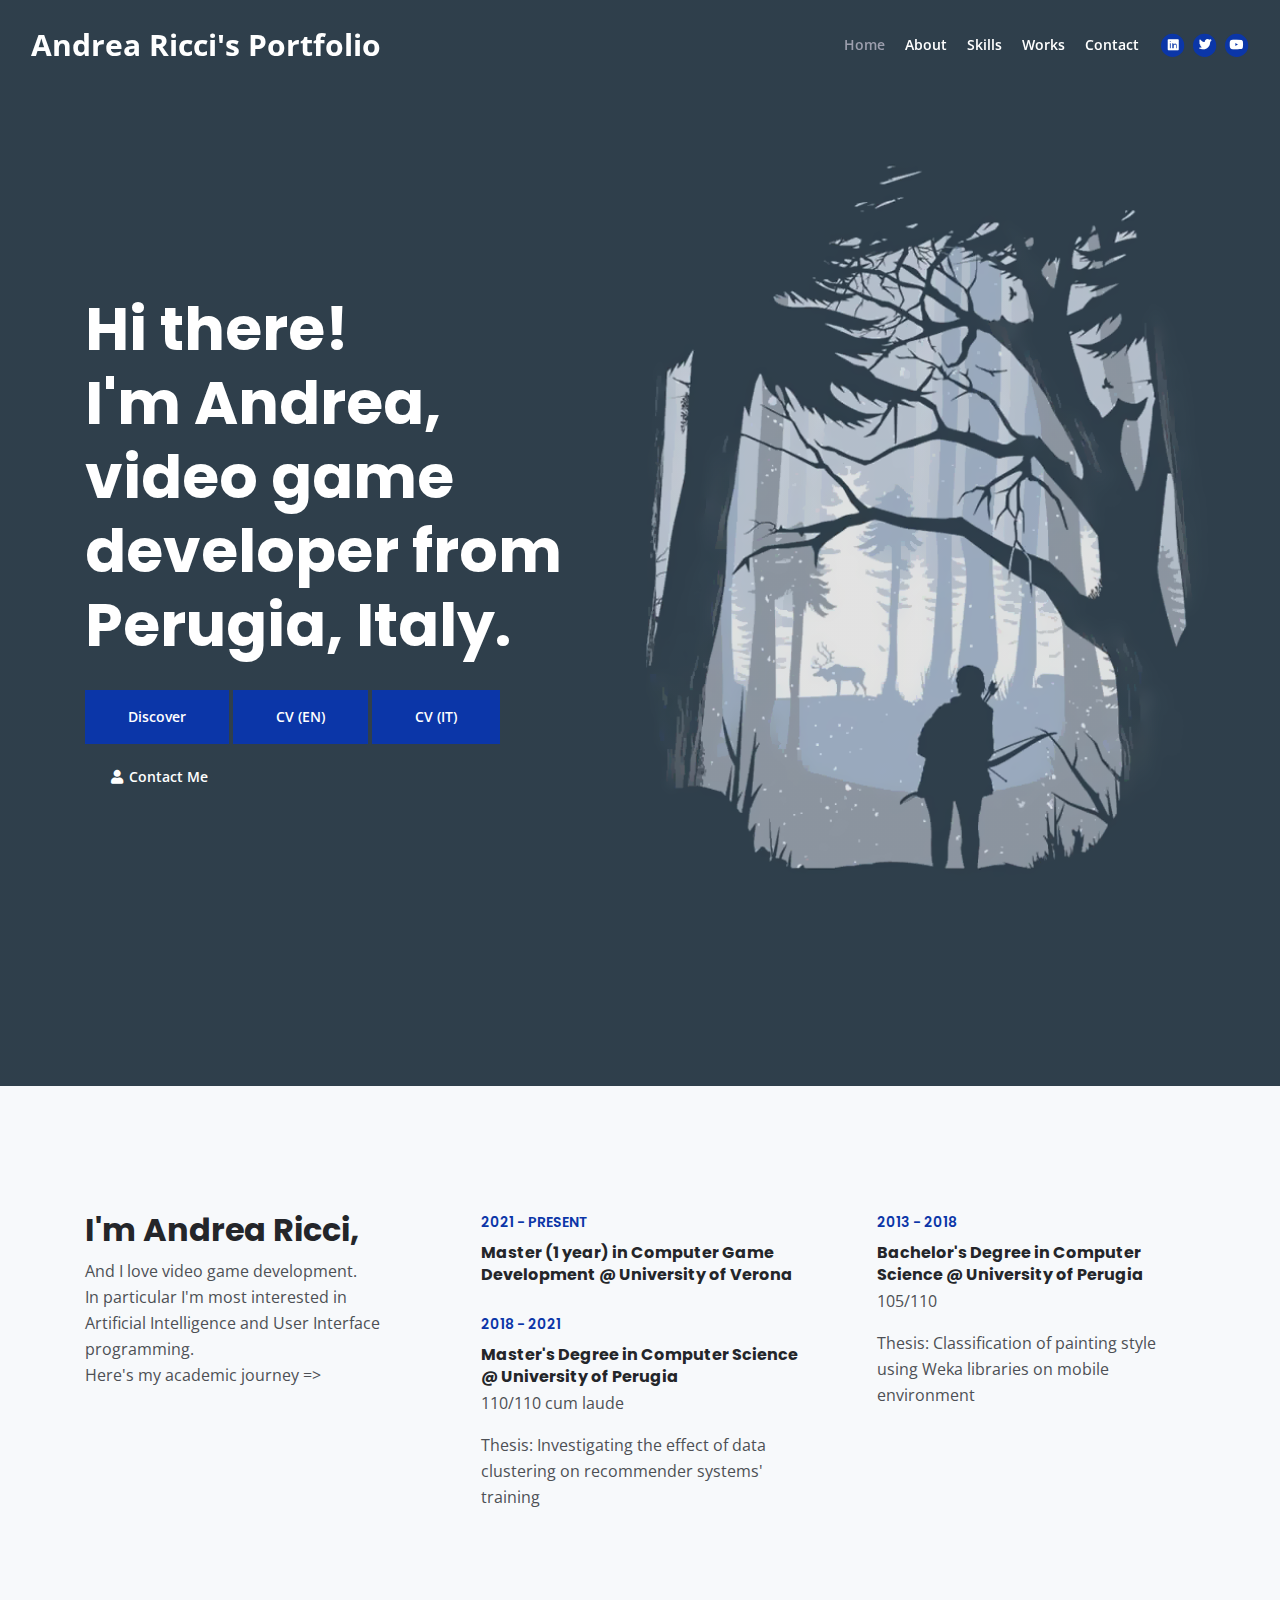
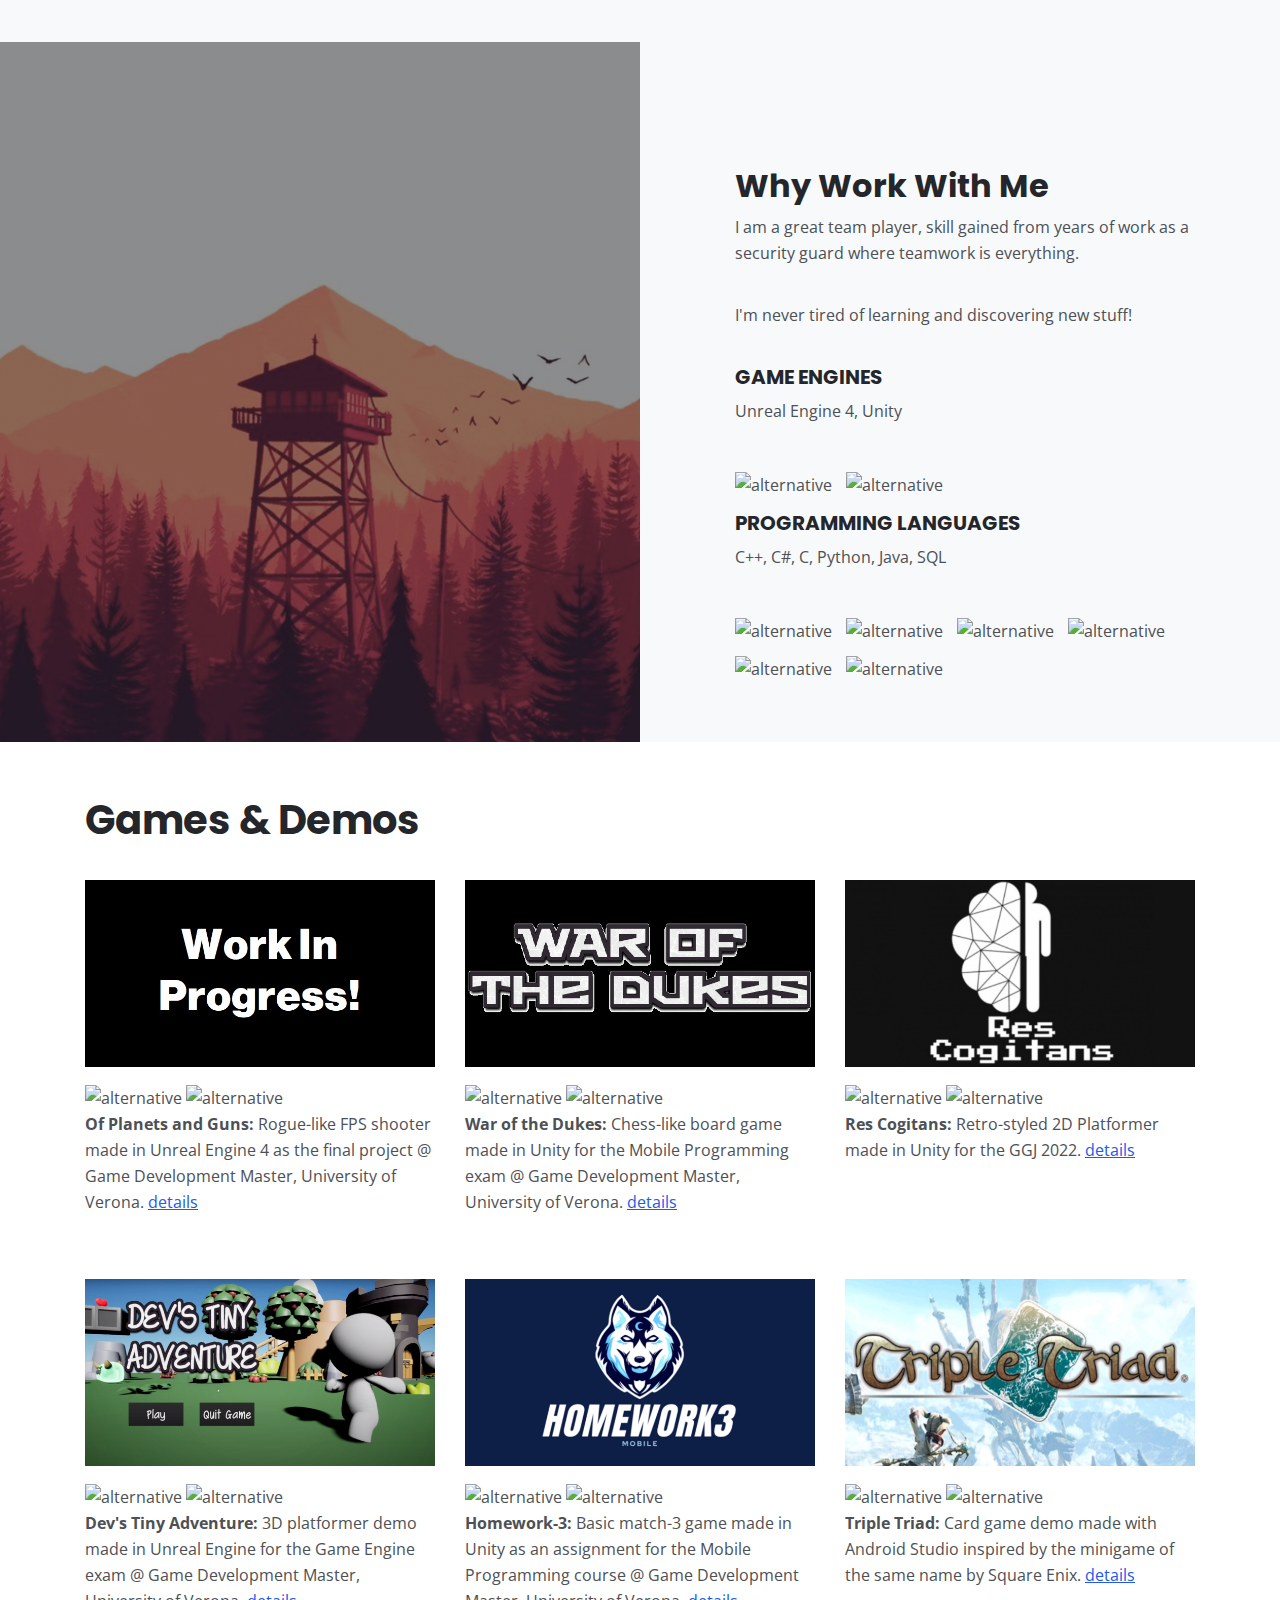
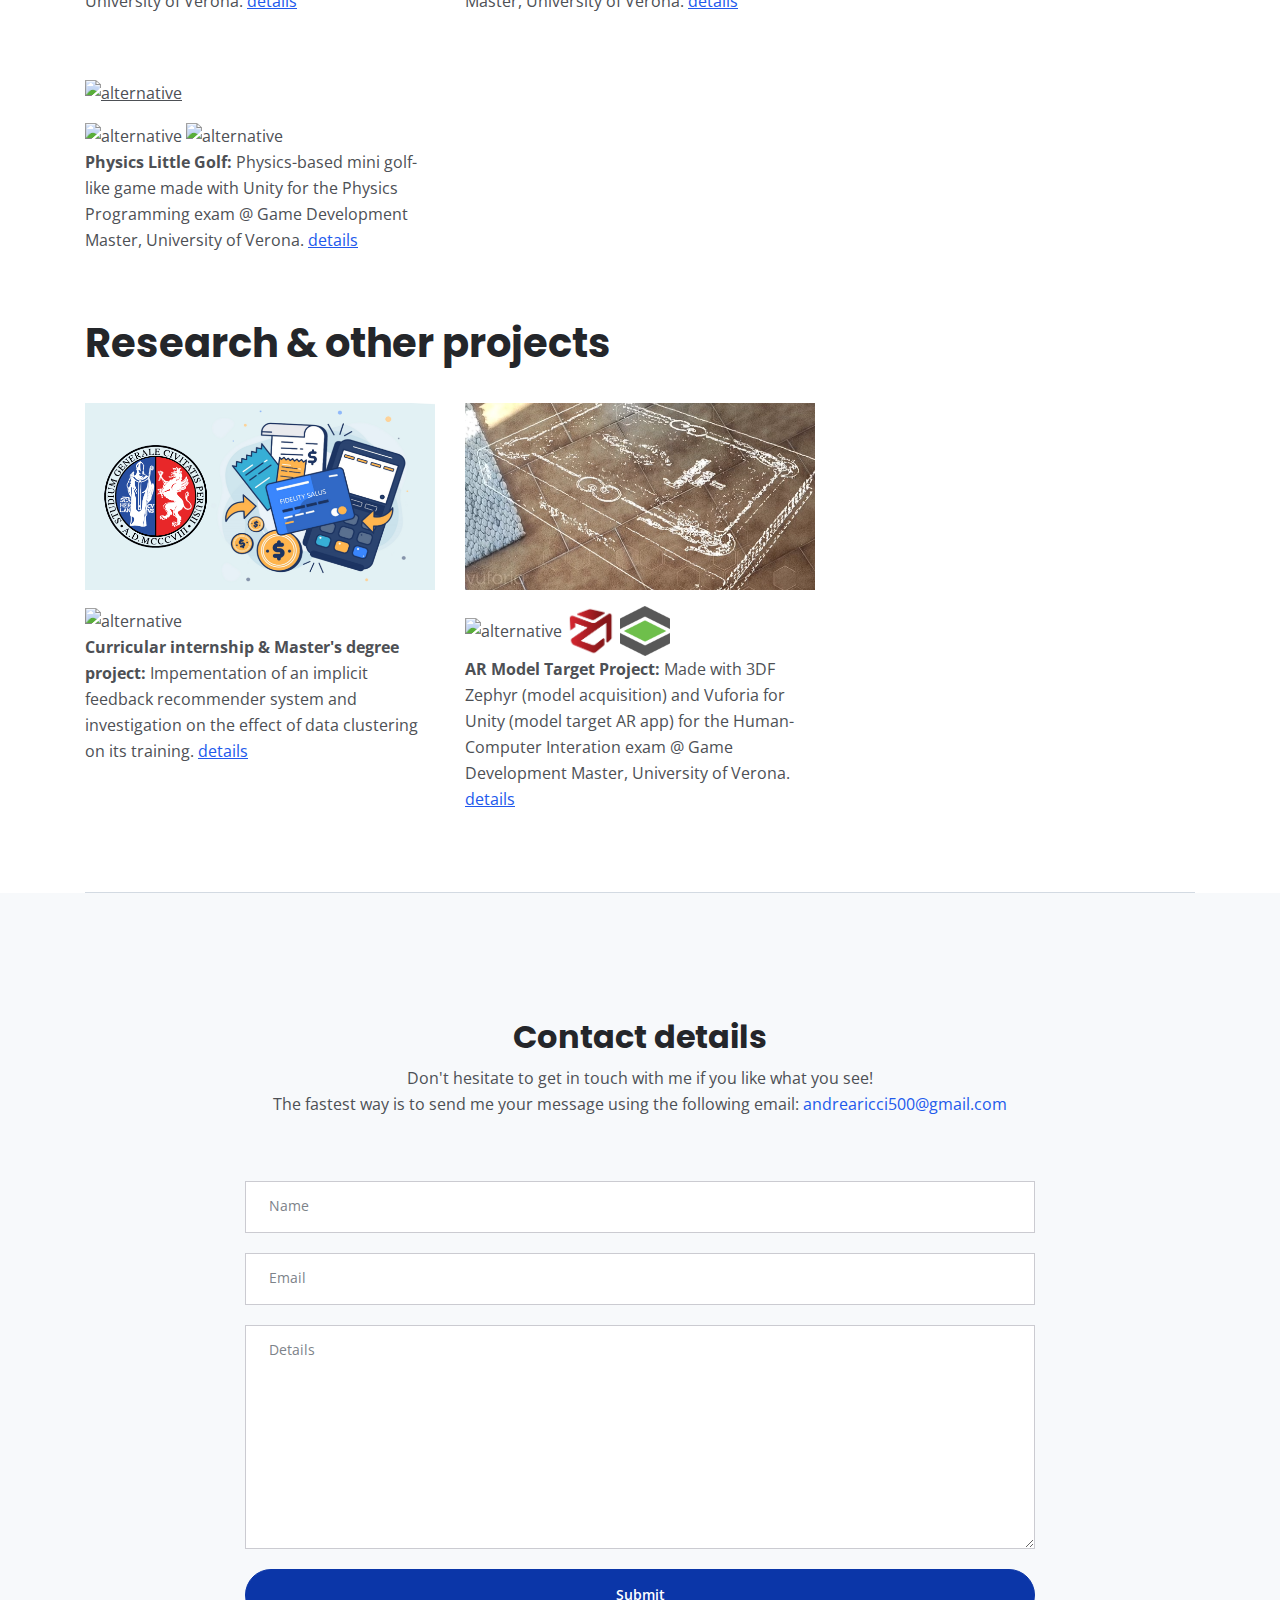
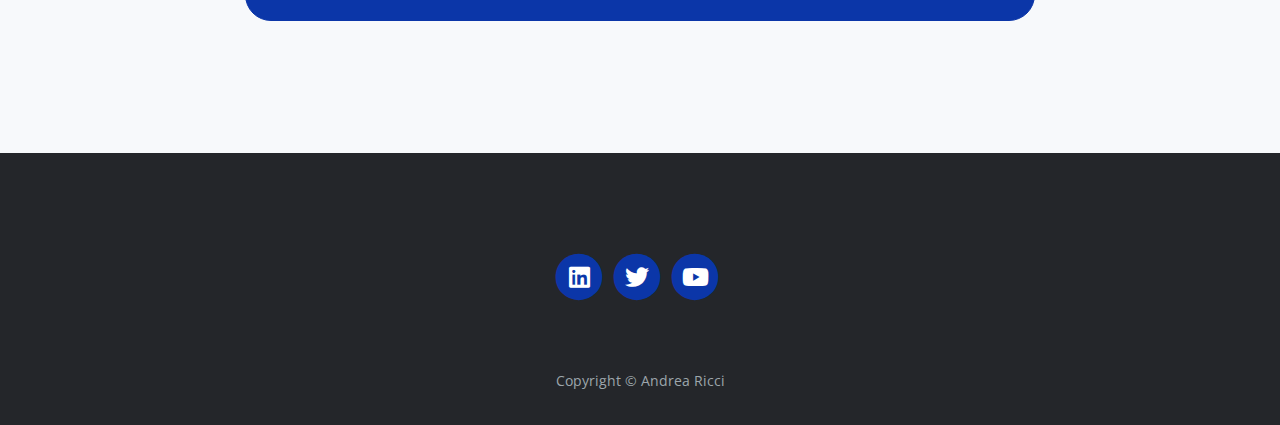
==== commit e97b9b87: "Add CVs, Add page for master's thesis" ====
--- a/index.html
+++ b/index.html
@@ -94,9 +94,10 @@
             <div class="row">
                 <div class="col-lg-6">
                     <div class="text-container">
-                        <h1 class="h1-large">Hi there! <br> I'm Andrea, a video game developer from Perugia, Italy.</h1>
+                        <h1 class="h1-large">Hi there! <br> I'm Andrea, video game developer from Perugia, Italy.</h1>
                         <a class="btn-solid-lg page-scroll" href="#about">Discover</a>
-                        <a class="btn-solid-lg page-scroll" href="#about">Download my CV</a>
+                        <a class="btn-solid-lg page-scroll" href="Curriculum_Vitae_OnePage__ENG_.pdf">CV (EN)</a>
+                        <a class="btn-solid-lg page-scroll" href="Curriculum_Vitae_OnePage__ITA_.pdf">CV (IT)</a>
                         <a class="btn-outline-lg page-scroll" href="#contact"><i class="fas fa-user"></i>Contact Me</a>
                     </div> <!-- end of text-container -->
                 </div> <!-- end of col -->
@@ -168,9 +169,6 @@
                                 <img src="https://cdn.jsdelivr.net/gh/devicons/devicon/icons/python/python-plain.svg" alt="alternative">
             					<img src="https://cdn.jsdelivr.net/gh/devicons/devicon/icons/java/java-plain.svg" alt="alternative"/>
             					<img src="https://cdn.jsdelivr.net/gh/devicons/devicon/icons/postgresql/postgresql-plain.svg" alt = "alternative"/>
-
-          
-          
           
                             </div> <!-- end of icons-container -->
                         </div> <!-- end of text-container -->
@@ -279,7 +277,7 @@
                     <div class="text-container">
                         <div class="image-container">
                             <a href="physicslittlegolf.html">
-                                <img class="img-fluid" src="images/work-ofplanetsandguns.jpg" alt="alternative">
+                                <img class="img-fluid" src="images/work-physicslittlegolf.png" alt="alternative">
                             </a>
                         </div> <!-- end of image-container -->
                         <img src="https://cdn.jsdelivr.net/gh/devicons/devicon/icons/unity/unity-original.svg" alt="alternative" width = "50" height="50">
@@ -292,6 +290,18 @@
             <h1>Research & other projects</h1><br>
 
             <div class="row">
+            	<div class="col-lg-4">
+                    <div class="text-container">
+                        <div class="image-container">
+                            <a href="mastersthesis.html">
+                                <img class="img-fluid" src="images/work-mastersthesis.png" alt="alternative">
+                            </a>
+                        </div> <!-- end of image-container -->
+                        <img src="https://cdn.jsdelivr.net/gh/devicons/devicon/icons/python/python-plain.svg" alt="alternative" width = "50" height="50">
+                        <p><strong>Curricular internship & Master's degree project:</strong> Impementation of an implicit feedback recommender system and investigation on the effect of data clustering on its training. <a class="blue" href="mastersthesis.html">details</a></p>
+                    </div> <!-- end of text-container -->
+                </div> <!-- end of col -->
+
                 <div class="col-lg-4">
                     <div class="text-container">
                         <div class="image-container">
@@ -327,7 +337,7 @@
             <div class="row">
                 <div class="col-lg-12">
                     <h2>Contact details</h2>
-                    <p class="p-heading">Don't hesitate to get in touch with me if you like what you see! <br> The fastest way is to send me your message using the following email <a class="blue no-line" href="#your-link">andrearicci500@gmail.com</a></p>
+                    <p class="p-heading">Don't hesitate to get in touch with me if you like what you see! <br> The fastest way is to send me your message using the following email: <a class="blue no-line" href="#your-link">andrearicci500@gmail.com</a></p>
                 </div> <!-- end of col -->
             </div> <!-- end of row -->
             <div class="row">
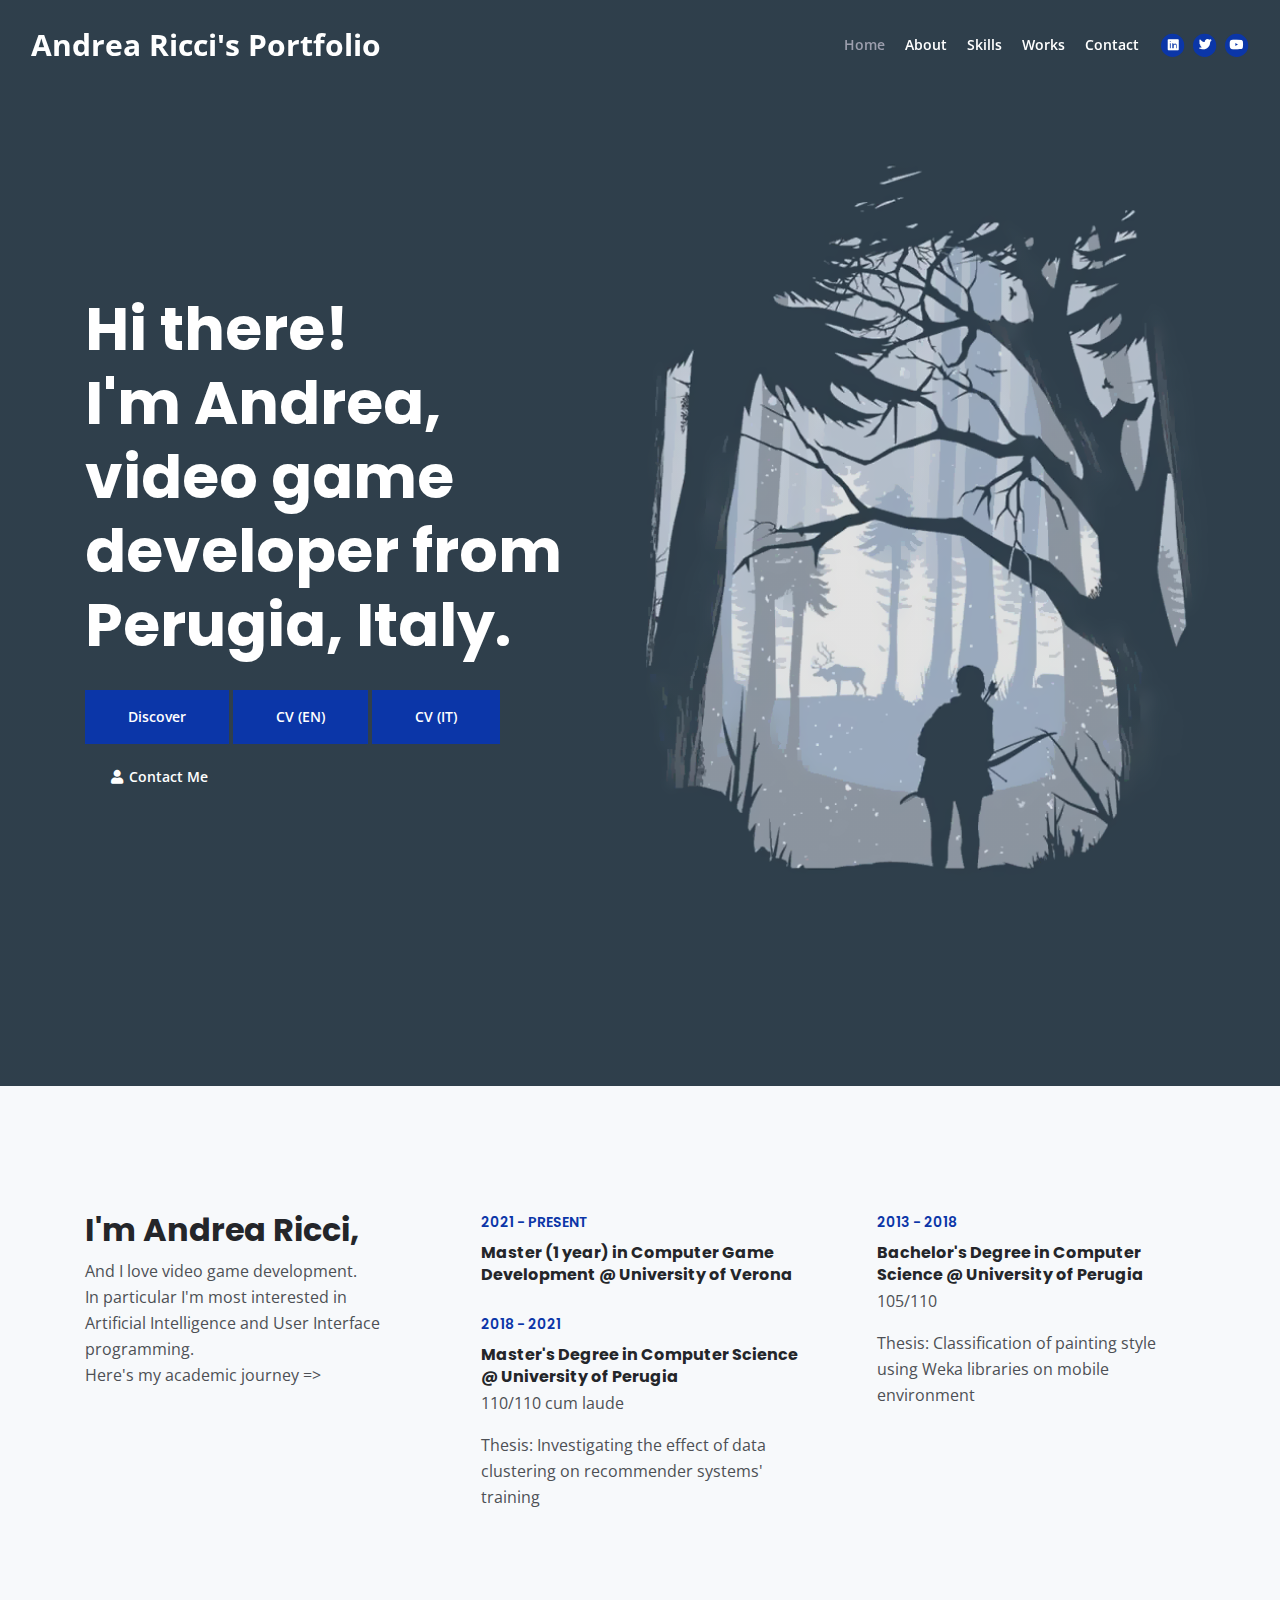
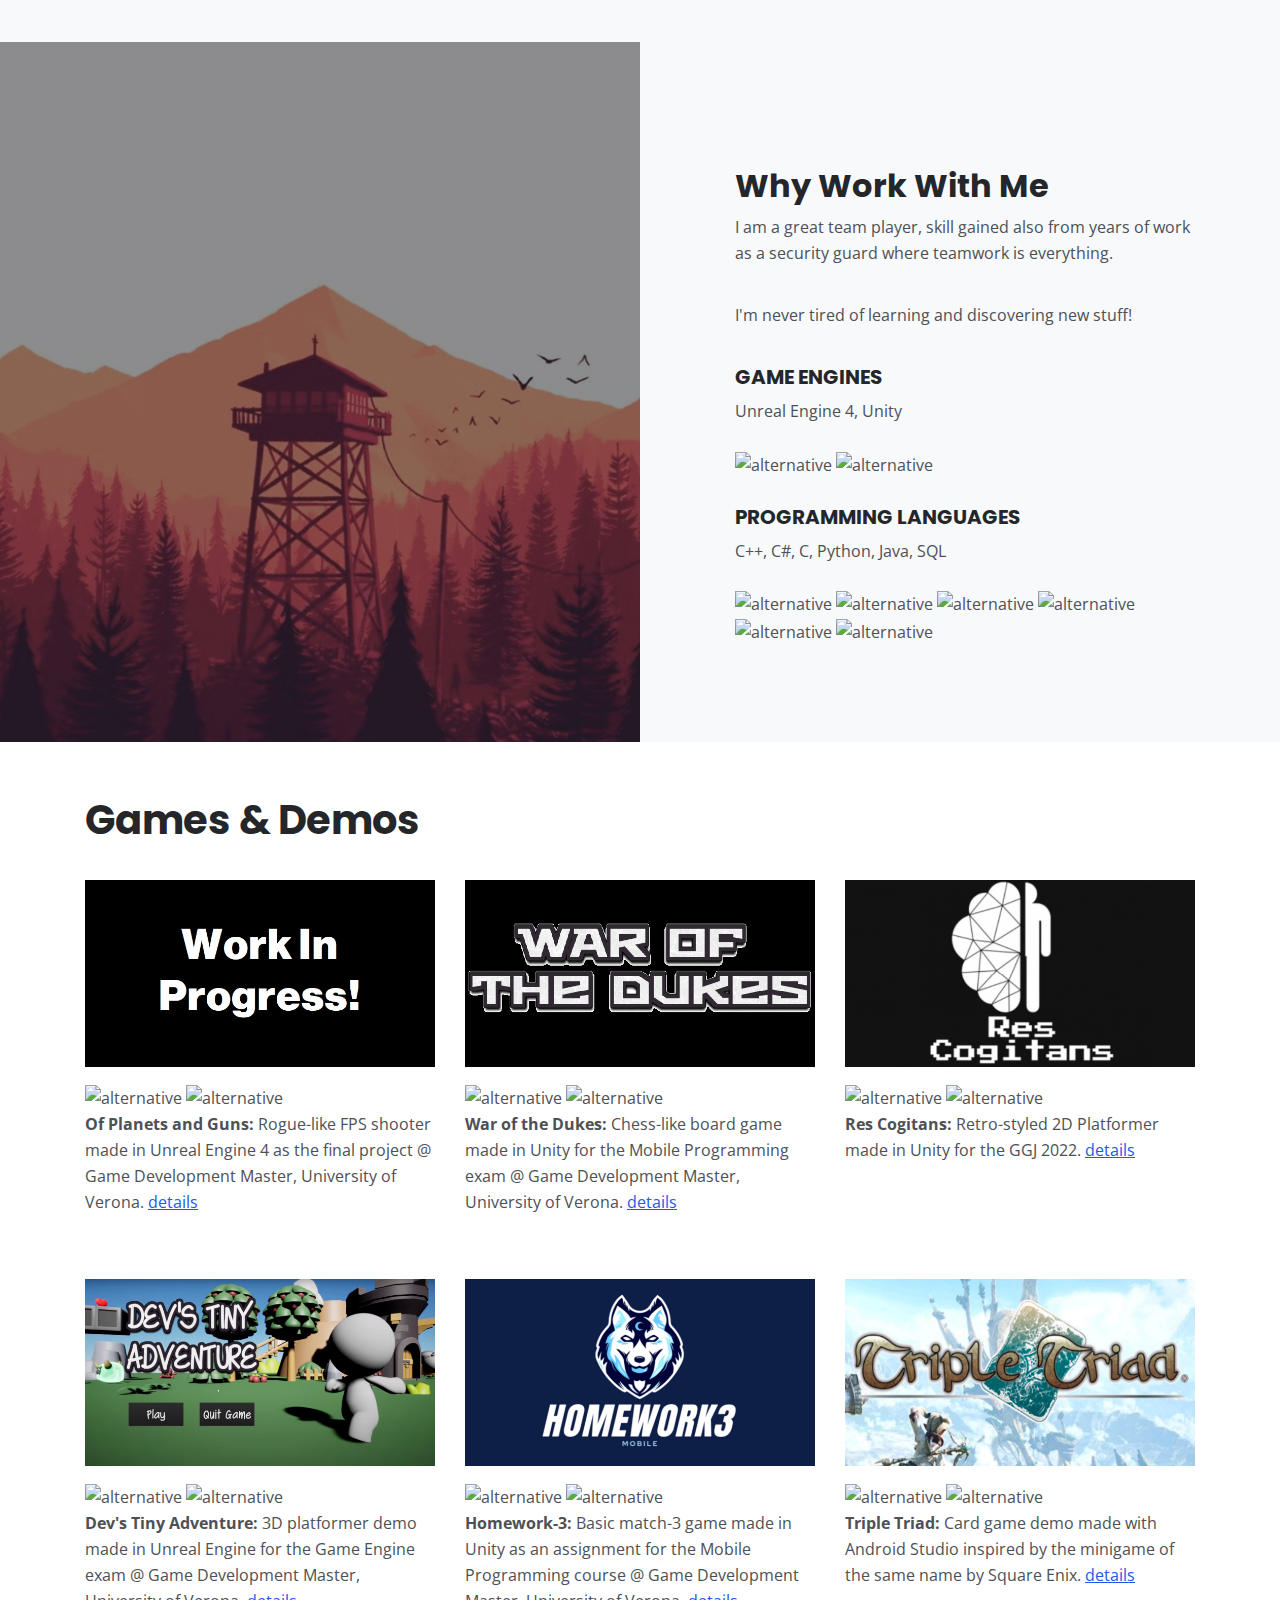
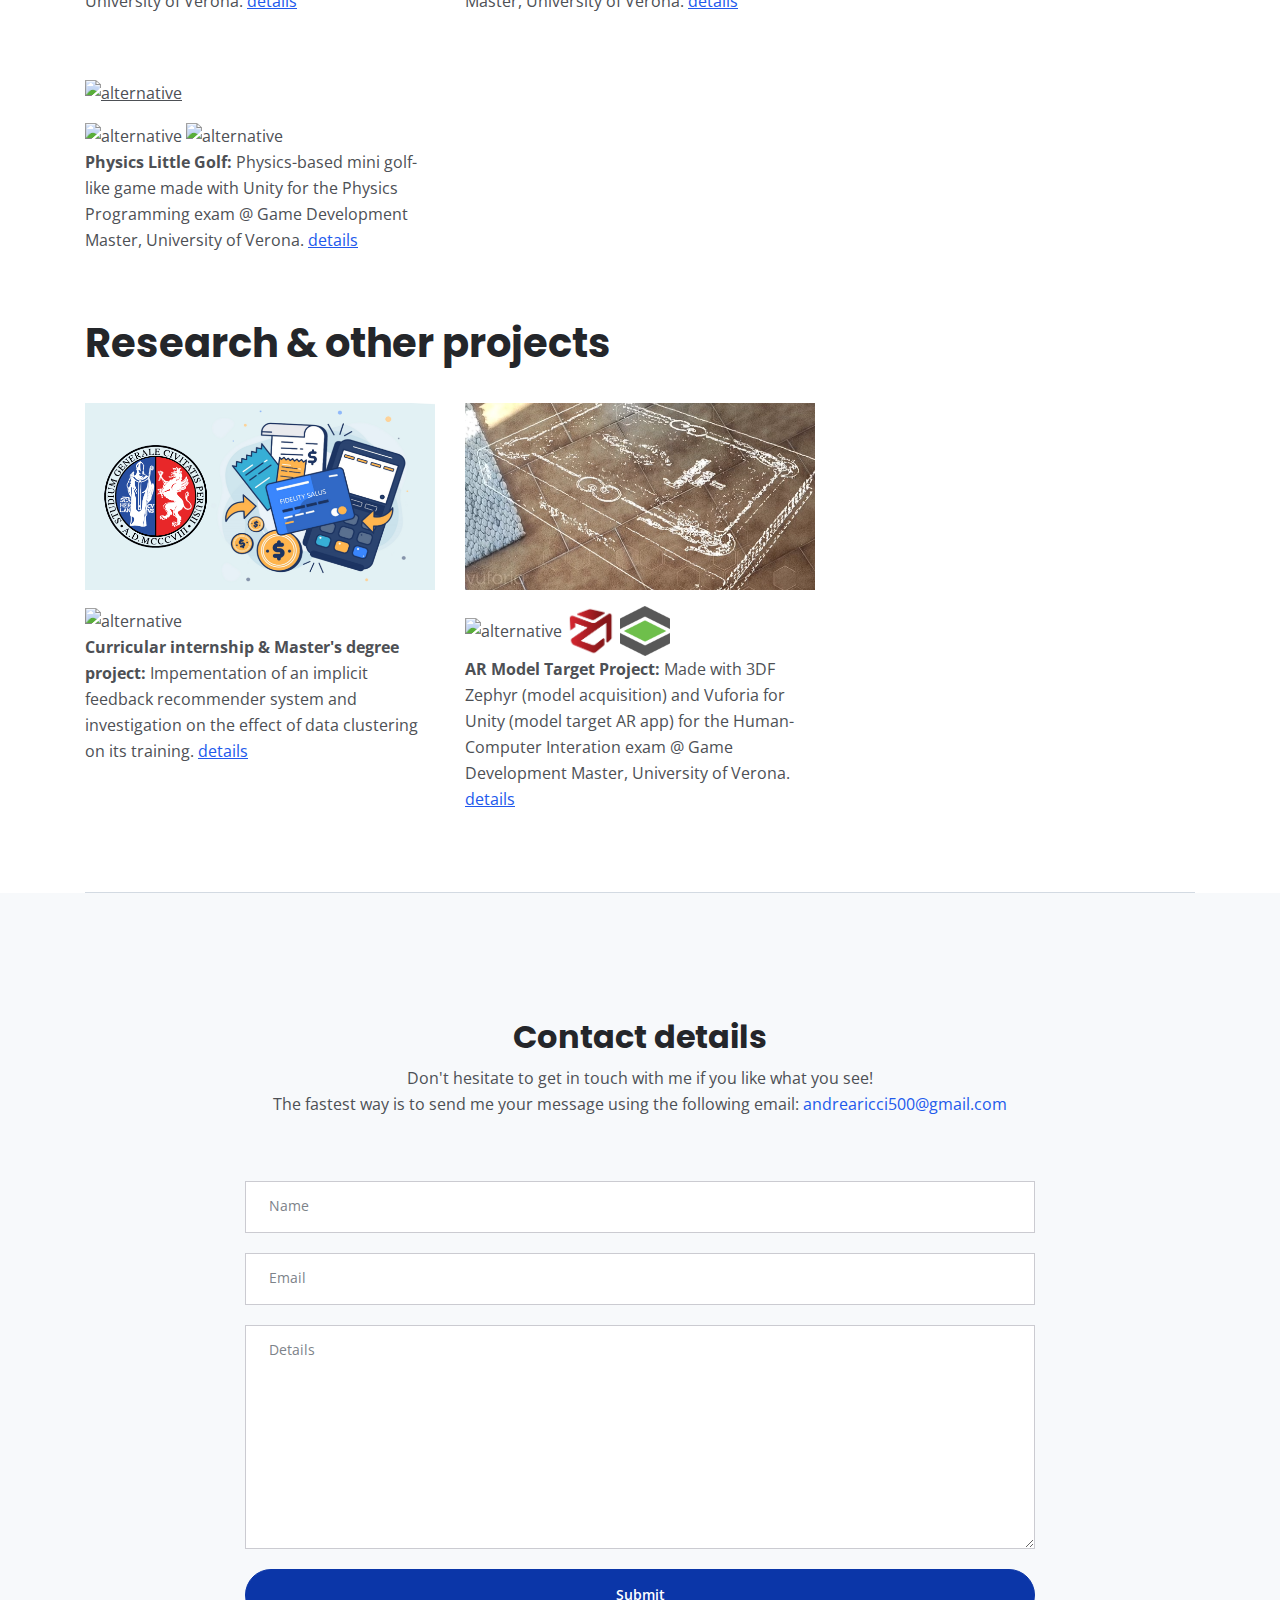
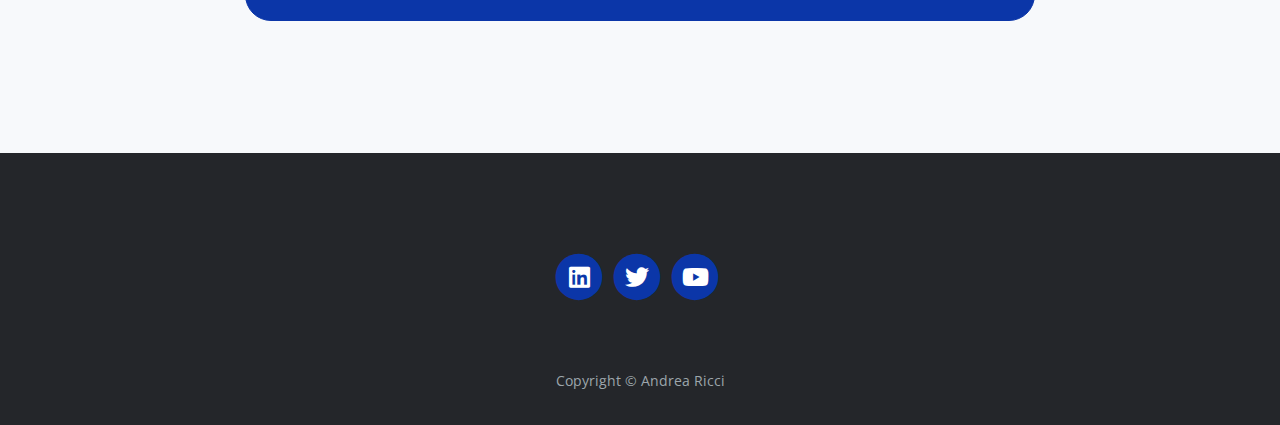
==== commit cd1a05ac: "Update CVs with censored version" ====
--- a/index.html
+++ b/index.html
@@ -96,8 +96,8 @@
                     <div class="text-container">
                         <h1 class="h1-large">Hi there! <br> I'm Andrea, video game developer from Perugia, Italy.</h1>
                         <a class="btn-solid-lg page-scroll" href="#about">Discover</a>
-                        <a class="btn-solid-lg page-scroll" href="Curriculum_Vitae_OnePage__ENG_.pdf">CV (EN)</a>
-                        <a class="btn-solid-lg page-scroll" href="Curriculum_Vitae_OnePage__ITA_.pdf">CV (IT)</a>
+                        <a class="btn-solid-lg page-scroll" href="CV_RICCI_ANDREA_EN_CENSORED.pdf">CV (EN)</a>
+                        <a class="btn-solid-lg page-scroll" href="CV_RICCI_ANDREA_IT_CENSORED.pdf">CV (IT)</a>
                         <a class="btn-outline-lg page-scroll" href="#contact"><i class="fas fa-user"></i>Contact Me</a>
                     </div> <!-- end of text-container -->
                 </div> <!-- end of col -->
@@ -152,25 +152,22 @@
                         <!-- Text Container -->
                         <div class="text-container">
                             <h2>Why Work With Me</h2>
-                            <p>I am a great team player, skill gained from years of work as a security guard where teamwork is everything.</p><p>I'm never tired of learning and discovering new stuff!</p>
+                            <p>I am a great team player, skill gained also from years of work as a security guard where teamwork is everything.</p><p>I'm never tired of learning and discovering new stuff!</p>
                             <h5>GAME ENGINES</h5>
                             Unreal Engine 4, Unity
-            				<div class="icons-container">
-            				<img src="https://cdn.jsdelivr.net/gh/devicons/devicon/icons/unity/unity-original.svg" alt="alternative">
-            				<img src="https://cdn.jsdelivr.net/gh/devicons/devicon/icons/unrealengine/unrealengine-original.svg" alt="alternative">
-                            </div> <!-- end of icons-container -->
-
+            				<br><br>
+            				<img src="https://cdn.jsdelivr.net/gh/devicons/devicon/icons/unity/unity-original.svg" alt="alternative" width = "50" height="50">
+            				<img src="https://cdn.jsdelivr.net/gh/devicons/devicon/icons/unrealengine/unrealengine-original.svg" alt="alternative" width = "50" height="50">
+            				<br><br>
                             <h5>PROGRAMMING LANGUAGES</h5>
                             C++, C#, C, Python, Java, SQL
-                            <div class="icons-container">
-                                <img src="https://cdn.jsdelivr.net/gh/devicons/devicon/icons/cplusplus/cplusplus-plain.svg" alt="alternative">
-                                <img src="https://cdn.jsdelivr.net/gh/devicons/devicon/icons/csharp/csharp-plain.svg" alt="alternative">
-                                <img src="https://cdn.jsdelivr.net/gh/devicons/devicon/icons/c/c-plain.svg" alt="alternative">
-                                <img src="https://cdn.jsdelivr.net/gh/devicons/devicon/icons/python/python-plain.svg" alt="alternative">
-            					<img src="https://cdn.jsdelivr.net/gh/devicons/devicon/icons/java/java-plain.svg" alt="alternative"/>
-            					<img src="https://cdn.jsdelivr.net/gh/devicons/devicon/icons/postgresql/postgresql-plain.svg" alt = "alternative"/>
-          
-                            </div> <!-- end of icons-container -->
+                            <br><br>
+                                <img src="https://cdn.jsdelivr.net/gh/devicons/devicon/icons/cplusplus/cplusplus-plain.svg" alt="alternative" width = "50" height="50">
+                                <img src="https://cdn.jsdelivr.net/gh/devicons/devicon/icons/csharp/csharp-plain.svg" alt="alternative" width = "50" height="50">
+                                <img src="https://cdn.jsdelivr.net/gh/devicons/devicon/icons/c/c-plain.svg" alt="alternative" width = "50" height="50">
+                                <img src="https://cdn.jsdelivr.net/gh/devicons/devicon/icons/python/python-plain.svg" alt="alternative" width = "50" height="50">
+            					<img src="https://cdn.jsdelivr.net/gh/devicons/devicon/icons/java/java-plain.svg" alt="alternative" width = "50" height="50">
+            					<img src="https://cdn.jsdelivr.net/gh/devicons/devicon/icons/postgresql/postgresql-plain.svg" alt = "alternative" width = "50" height="50">
                         </div> <!-- end of text-container -->
                         <!-- end of text container -->
 
